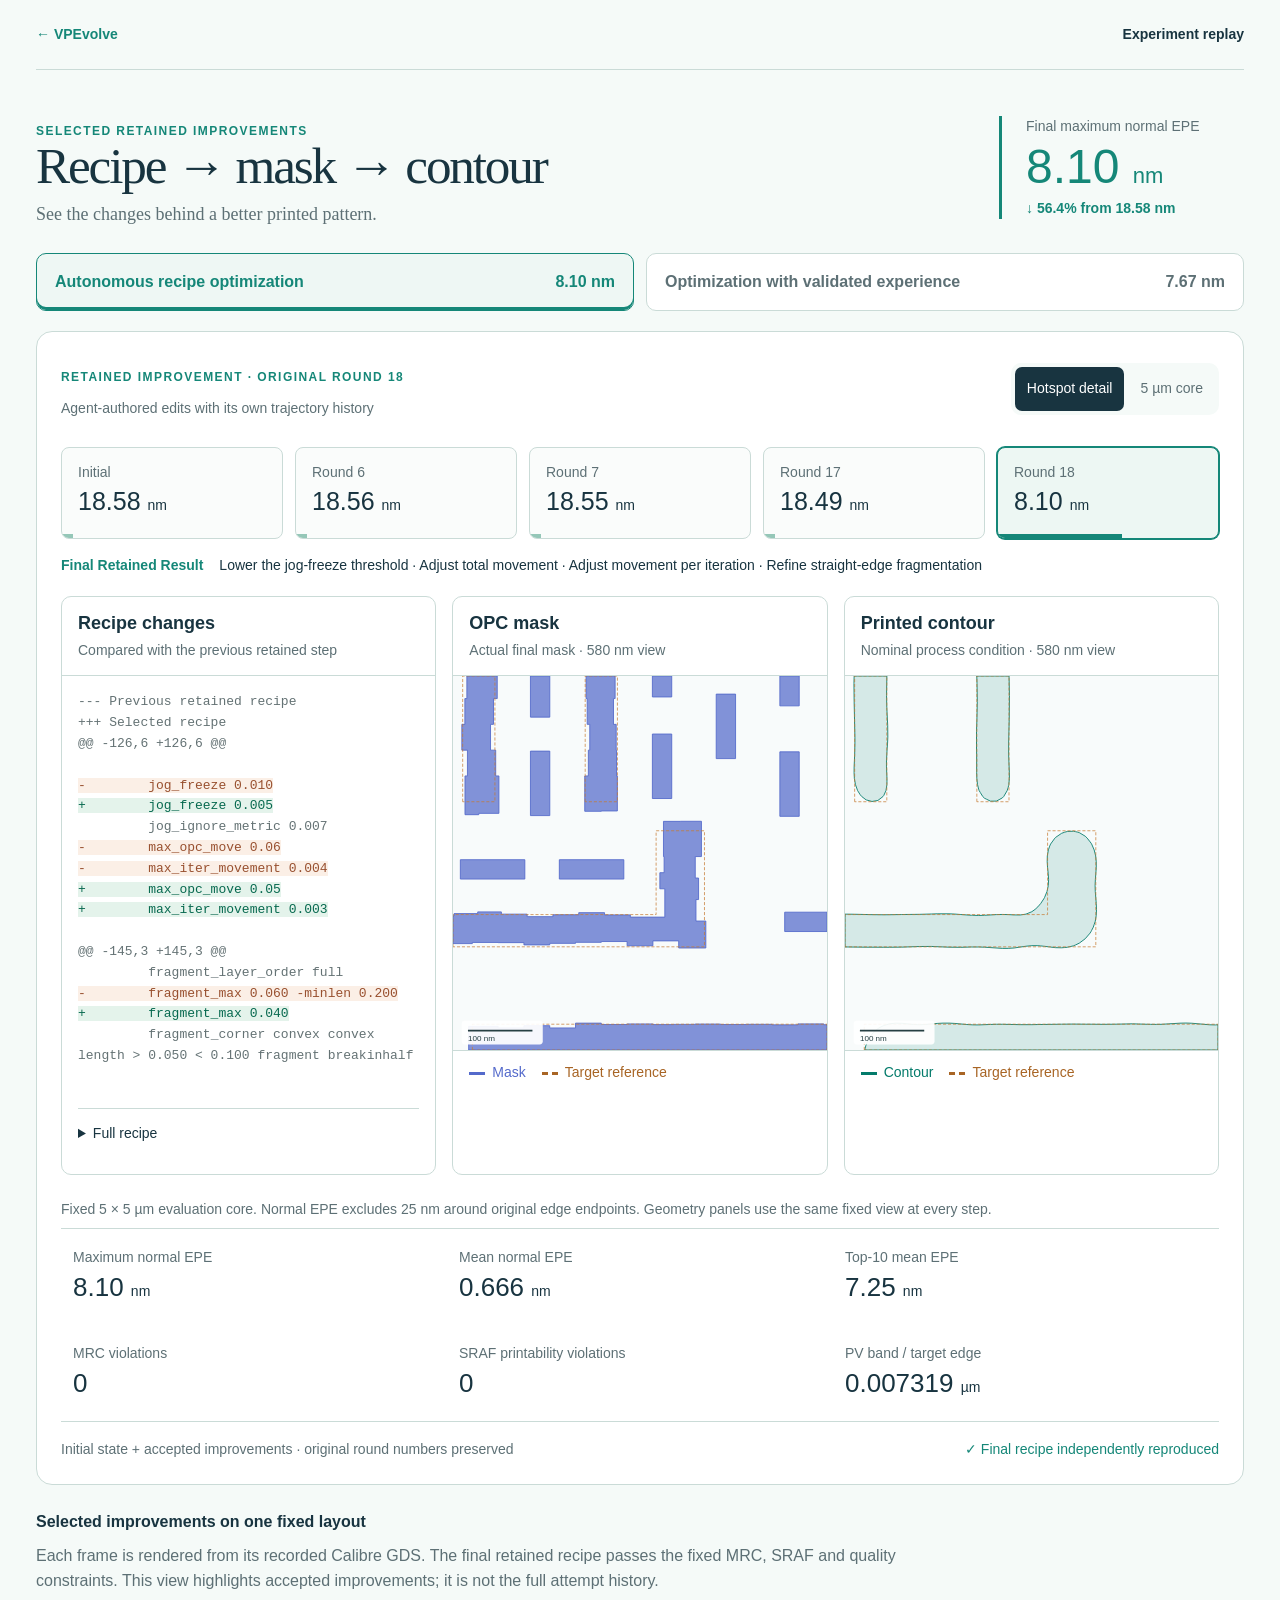
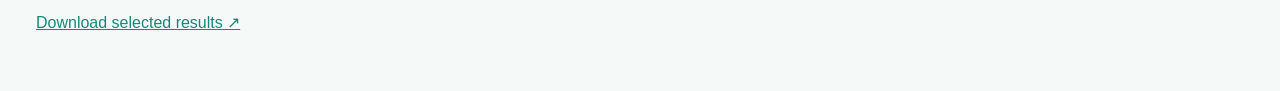
==== evolution/index.html @ 36270c8d "Publish recipe evolution highlights without draft paper" ====
<!doctype html>
<html lang="en"><head><meta charset="utf-8"><meta name="viewport" content="width=device-width,initial-scale=1"><title>Recipe evolution · VPEvolve</title><meta name="description" content="Recorded recipe improvements, actual OPC masks and printed contours."><link rel="icon" href="../favicon.svg"><link rel="stylesheet" href="../styles.css"><link rel="stylesheet" href="replay.css"><script src="replay.js" defer></script></head><body><main class="replay-page"><header class="replay-header"><a href="../">← VPEvolve</a><span>Experiment replay</span></header><div id="replay"></div></main></body></html>
---- styles.css ----
:root{--ink:#183440;--muted:#5d7075;--line:#cadbd7;--paper:#f5faf8;--white:#fff;--blue:#286984;--blue-soft:#e9f3f6;--green:#158778;--green-soft:#e5f5ef}*{box-sizing:border-box}html{scroll-behavior:smooth}body{margin:0;background:var(--paper);color:var(--ink);font-family:Palatino,"Palatino Linotype","Book Antiqua",Georgia,serif;-webkit-font-smoothing:antialiased}a{color:inherit;text-decoration:none}.site-header{position:sticky;top:0;z-index:20;display:grid;grid-template-columns:1fr auto 1fr;align-items:center;height:66px;padding:0 clamp(24px,5vw,80px);border-bottom:1px solid rgba(202,219,215,.8);background:rgba(245,250,248,.94);backdrop-filter:blur(14px)}.wordmark{display:inline-flex;align-items:center;gap:10px;width:max-content;font-size:18px;font-weight:700}.wordmark>span{display:grid;place-items:center;width:34px;height:34px;border-radius:50%;background:var(--green);color:#fff;font:700 11px/1 Arial,sans-serif;letter-spacing:.04em}nav{display:flex;gap:30px;color:var(--muted);font-size:14px;font-weight:600}nav a:hover{color:var(--ink)}.header-link{justify-self:end;color:var(--green);font-size:13px;font-weight:700}.hero{position:relative;min-height:650px;display:grid;place-items:center;overflow:hidden;padding:78px 24px 72px;background:radial-gradient(circle at 15% 30%,rgba(172,224,209,.42),transparent 31%),radial-gradient(circle at 86% 25%,rgba(180,215,233,.43),transparent 29%),linear-gradient(180deg,#f7fbfa,#edf7f4);border-bottom:1px solid var(--line)}.hero-copy{max-width:1040px;text-align:center}.kicker,.index{color:var(--green);font:700 11px/1.2 Arial,sans-serif;letter-spacing:.16em;text-transform:uppercase}.kicker{margin:0 0 20px;letter-spacing:.22em}h1,h2{font-weight:500;letter-spacing:-.042em}h1{margin:0;font-size:clamp(48px,5vw,72px);line-height:1.01}h1 em{color:var(--green);font-weight:500}.deck{max-width:790px;margin:26px auto 0;color:var(--muted);font-size:clamp(17px,1.65vw,22px);line-height:1.5}.anonymous{margin:21px auto 0;color:var(--blue);font:700 11px/1.4 Arial,sans-serif;letter-spacing:.08em;text-transform:uppercase}.actions{display:flex;justify-content:center;flex-wrap:wrap;gap:10px;margin-top:24px}.button{display:inline-flex;align-items:center;gap:8px;min-height:43px;padding:0 17px;border-radius:999px;font-size:14px;font-weight:700}.button.primary{background:var(--ink);color:#fff}.button.primary:hover{background:var(--green)}.button.quiet{border:1px solid #b9d0cb;background:rgba(255,255,255,.72);color:#5d7774}.scroll-link{position:absolute;bottom:20px;color:var(--muted);font:700 10px/1 Arial,sans-serif;letter-spacing:.12em;text-transform:uppercase}.wide{max-width:1280px;margin:0 auto;padding:105px 24px}.visual-section{padding-bottom:28px}.section-label{display:flex;justify-content:space-between;align-items:baseline;gap:24px;margin-bottom:20px}.section-label span{color:var(--green);font:700 11px/1 Arial,sans-serif;letter-spacing:.14em;text-transform:uppercase}.section-label p{margin:0;color:var(--muted);font-size:15px}.paper-visual{display:block;width:100%;border:1px solid var(--line);border-radius:16px;background:#fff;box-shadow:0 22px 60px rgba(24,52,64,.08)}.signal-strip{display:grid;grid-template-columns:repeat(4,1fr);max-width:1280px;margin:0 auto;border:solid var(--line);border-width:1px 0}.signal-strip>div{display:flex;align-items:baseline;gap:12px;padding:25px 22px;border-right:1px solid var(--line)}.signal-strip>div:last-child{border:0}.signal-strip strong{font-size:30px;font-weight:500;white-space:nowrap}.signal-strip span{color:var(--muted);font:600 11px/1.3 Arial,sans-serif;text-transform:uppercase;letter-spacing:.06em}.section-intro{display:grid;grid-template-columns:.65fr 1.45fr 1fr;gap:40px;align-items:start}.section-intro h2{margin:-8px 0 0;font-size:clamp(35px,4vw,54px);line-height:1.08}.section-intro>p:last-child{margin:0;color:var(--muted);line-height:1.7}.principle-grid{display:grid;grid-template-columns:repeat(3,1fr);gap:1px;margin-top:52px;overflow:hidden;border:1px solid var(--line);border-radius:14px;background:var(--line)}.principle-grid article{padding:28px;background:rgba(255,255,255,.9)}.principle-grid article>span{color:var(--green);font:700 10px/1 Arial,sans-serif;letter-spacing:.14em;text-transform:uppercase}.principle-grid h3{margin:14px 0 10px;font-size:23px;line-height:1.18}.principle-grid p{margin:0;color:var(--muted);font:13px/1.58 Arial,sans-serif}.dark{background:#173a3e;color:#edf7f5}.section-intro.light .index{color:#7eb0f3}.section-intro.light>p:last-child{color:#aebfcd}.method-grid{display:grid;grid-template-columns:1.7fr .75fr;gap:30px;margin-top:54px}.method-figure{display:grid;place-items:center;overflow:hidden;border:1px solid #33506e;border-radius:14px;background:#fff}.method-figure img{display:block;width:100%}.method-notes{display:grid;gap:1px;overflow:hidden;border:1px solid #33506e;border-radius:14px;background:#33506e}.method-notes article{padding:22px;background:#1b4146}.method-notes span{color:#7eb0f3;font:700 10px/1 Arial,sans-serif}.method-notes h3{margin:10px 0 8px;font-size:21px;font-weight:500}.method-notes p{margin:0;color:#aebfcd;font:12px/1.55 Arial,sans-serif}.evidence-explorer{margin-top:42px}.tabs{display:flex;gap:6px;padding:5px;width:max-content;max-width:100%;overflow:auto;border:1px solid var(--line);border-radius:9px;background:#eef3f3}.tabs button{padding:10px 14px;border:0;border-radius:6px;background:transparent;color:var(--muted);font:700 12px/1 Arial,sans-serif;cursor:pointer}.tabs button.active{background:#fff;color:var(--ink);box-shadow:0 1px 5px rgba(13,36,66,.09)}.evidence-panel{display:grid;grid-template-columns:.82fr 1.18fr;gap:32px;align-items:center;margin-top:14px;padding:30px 32px;border:1px solid var(--line);border-radius:14px;background:#fff}.evidence-copy>span{color:var(--blue);font:800 10px/1 Arial,sans-serif;letter-spacing:.12em;text-transform:uppercase}.evidence-copy h3{margin:8px 0 10px;font-size:30px;font-weight:500}.evidence-copy p{margin:0;color:var(--muted);font:13px/1.58 Arial,sans-serif}.evidence-copy strong{display:block;margin-top:16px;color:var(--green);font:700 11px/1.4 Arial,sans-serif}.node-flow{display:flex;align-items:center;justify-content:center}.node-flow div{display:flex;flex:0 1 126px;min-width:96px;flex-direction:column;justify-content:flex-start;gap:12px;padding:12px;border:1px solid #bdcbd4;border-radius:9px;background:#f7fafb}.node-flow small{color:#8a9cab;font:800 9px/1 Arial,sans-serif;letter-spacing:.12em}.node-flow b{font-size:16px;font-weight:500;line-height:1.15}.node-flow i{display:grid;place-items:center;padding:0 6px;color:#6f8496;font-style:normal}.physical{background:#edf3f1}.contours{display:grid;grid-template-columns:1fr auto 1fr auto 1fr;gap:15px;align-items:center;margin-top:52px}.contours article{overflow:hidden;border:1px solid #c7d6d3;border-radius:12px;background:#fff}.contours article.selected{outline:2px solid var(--green);outline-offset:3px}.contours article>div{display:flex;justify-content:space-between;padding:13px 15px;border-bottom:1px solid #d7e2df;font-size:11px}.contours article span{color:var(--muted)}.contours article b{color:var(--green)}.contours img{display:block;width:100%;aspect-ratio:1.15/1;object-fit:cover}.contours>i{color:#688174;font-size:24px;font-style:normal}.gain-grid{display:grid;grid-template-columns:repeat(4,1fr);margin-top:28px;overflow:hidden;border:1px solid #c7d6d3;border-radius:11px;background:#fff}.gain-grid>div{display:grid;gap:8px;padding:22px;border-right:1px solid #d7e2df}.gain-grid>div:last-child{border:0}.gain-grid strong{color:var(--green);font-size:30px;font-weight:500}.gain-grid span{color:var(--muted);font:11px/1.45 Arial,sans-serif}.results-grid{display:grid;grid-template-columns:.77fr 1.23fr;gap:20px;margin-top:52px}.result-table,.trajectory{overflow:hidden;border:1px solid var(--line);border-radius:12px;background:#fff}.result-row{display:grid;grid-template-columns:1.25fr repeat(3,.75fr);border-bottom:1px solid var(--line)}.result-row>*{padding:16px 14px;border-right:1px solid var(--line);font:13px/1.2 Arial,sans-serif}.result-row>*:last-child{border:0}.result-row.head{background:var(--blue-soft);color:var(--blue);font-weight:800}.result-row strong{color:var(--green)}.result-table>p{margin:0;padding:17px 18px;color:var(--muted);font:11px/1.5 Arial,sans-serif}.trajectory>div{display:flex;justify-content:space-between;padding:16px 18px;border-bottom:1px solid var(--line);font:11px/1.2 Arial,sans-serif}.trajectory>div span{color:var(--muted)}.trajectory img{display:block;width:100%;min-height:215px;object-fit:contain;padding:12px}.repair{display:grid;grid-template-columns:1fr .7fr .7fr;gap:20px;margin-top:20px;padding:20px;border:1px solid var(--line);border-radius:12px;background:#f0f5f8}.repair-copy{align-self:center;padding:15px 20px}.repair-copy h3{margin:12px 0;font-size:30px;font-weight:500;line-height:1.1}.repair-copy p{margin:0;color:var(--muted);font:13px/1.6 Arial,sans-serif}.repair-copy>div{display:flex;justify-content:space-between;align-items:baseline;margin-top:24px;padding-top:17px;border-top:1px solid #c8d5dc}.repair-copy>div span{color:var(--muted);font:800 10px/1 Arial,sans-serif}.repair-copy>div strong{color:var(--green);font-size:29px;font-weight:500}.repair figure{margin:0;overflow:hidden;border:1px solid #cad6dc;border-radius:9px;background:#fff}.repair figure img{display:block;width:100%;aspect-ratio:1;object-fit:cover}.repair figcaption{padding:11px 13px;color:var(--muted);font:10px/1.2 Arial,sans-serif;text-align:center}.dataset{display:grid;grid-template-columns:.5fr 1.25fr .75fr;gap:42px;align-items:center;max-width:1280px;margin:0 auto;padding:105px 24px}.dataset-number{color:var(--green);font-size:clamp(100px,13vw,180px);line-height:.72;letter-spacing:-.08em}.dataset h2{margin:10px 0 18px;font-size:clamp(34px,3.5vw,50px);line-height:1.05}.dataset p:not(.index){margin:0;color:var(--muted);font:15px/1.65 Arial,sans-serif}.dataset>span{justify-self:end;padding:12px 16px;border:1px solid #afd0c6;border-radius:999px;background:var(--green-soft);color:var(--green);font:700 11px/1 Arial,sans-serif;white-space:nowrap}.closing{display:grid;grid-template-columns:1fr 1fr;gap:clamp(45px,9vw,140px);align-items:center;padding:110px max(24px,calc((100vw - 1232px)/2));background:#e7eff8}.closing h2{margin:15px 0 23px;font-size:clamp(40px,4.2vw,61px);line-height:1.03}.closing p{color:var(--muted);line-height:1.65}.closing aside{padding:28px;border:1px solid #bdcedd;border-radius:12px;background:#fff}.closing aside>span{color:var(--green);font:800 10px/1 Arial,sans-serif;letter-spacing:.12em;text-transform:uppercase}footer{display:grid;grid-template-columns:1fr auto 1fr;align-items:center;max-width:1280px;margin:0 auto;padding:30px 24px;color:var(--muted);font:11px/1.2 Arial,sans-serif}footer p{margin:0}footer>a:last-child{justify-self:end;color:var(--blue);font-weight:700}@media(max-width:940px){.section-intro{grid-template-columns:1fr;gap:16px}.method-grid,.results-grid{grid-template-columns:1fr}.evidence-panel{grid-template-columns:1fr}.signal-strip,.gain-grid{grid-template-columns:1fr 1fr}.repair{grid-template-columns:1fr 1fr}.repair-copy{grid-column:1/-1}.dataset{grid-template-columns:1fr}.dataset>span{justify-self:start}.closing{grid-template-columns:1fr}}@media(max-width:650px){.site-header{grid-template-columns:1fr auto}nav{display:none}.hero{min-height:620px;padding-top:54px}h1{font-size:42px}.wide{padding-top:78px;padding-bottom:84px}.section-label{align-items:flex-start;flex-direction:column}.principle-grid,.signal-strip,.gain-grid{grid-template-columns:1fr}.node-flow{display:grid;gap:6px}.node-flow i{transform:rotate(90deg);padding:4px}.node-flow div{min-height:0}.contours{grid-template-columns:1fr}.contours>i{transform:rotate(90deg);text-align:center}.repair{grid-template-columns:1fr}.repair-copy{grid-column:auto;padding:8px}.result-row>*{padding:12px 7px;font-size:10px}.closing{padding-top:80px;padding-bottom:80px}footer{grid-template-columns:1fr auto}footer p{display:none}}

/* Cinematic real-evidence additions. */
.hero{min-height:720px;grid-template-columns:minmax(0,620px) minmax(420px,570px);justify-content:center;align-items:center;gap:clamp(38px,5vw,82px);padding:84px max(24px,calc((100vw - 1280px)/2)) 82px}.hero-copy{position:relative;z-index:3;max-width:650px;text-align:left}h1{font-size:clamp(46px,4.4vw,66px)}.deck{max-width:650px;margin-left:0}.anonymous{margin-left:0}.actions{justify-content:flex-start}.hero-stack-wrap{position:relative;z-index:2;width:min(100%,570px)}.hero-stack{--stack-rx:0deg;--stack-ry:0deg;position:relative;height:520px;perspective:1300px;transform:rotateX(var(--stack-rx)) rotateY(var(--stack-ry));transform-style:preserve-3d;transition:transform .2s ease-out}.stack-halo{position:absolute;inset:11% 2% 2% 11%;border-radius:50%;background:radial-gradient(circle,rgba(40,105,132,.2),rgba(21,135,120,.08) 48%,transparent 72%);filter:blur(22px)}.stack-card{position:absolute;width:min(72%,390px);margin:0;overflow:hidden;border:1px solid rgba(192,216,221,.9);border-radius:15px;background:#07131c;box-shadow:0 26px 65px rgba(20,52,64,.18);transform-style:preserve-3d}.stack-card img{display:block;width:100%;aspect-ratio:1;object-fit:cover}.stack-card figcaption{display:flex;align-items:center;gap:8px;height:35px;padding:0 12px;border-top:1px solid rgba(255,255,255,.1);background:rgba(7,25,35,.96);color:#dcecea;font:700 10px/1 Arial,sans-serif;letter-spacing:.06em;text-transform:uppercase}.stack-card figcaption span{color:#5ed3be}.stack-target{left:1%;top:22%;transform:translateZ(-80px) rotateZ(-8deg);opacity:.78}.stack-sraf{left:15%;top:13%;transform:translateZ(0) rotateZ(-1deg);opacity:.9}.stack-print{left:28%;top:3%;transform:translateZ(80px) rotateZ(6deg)}.stack-orbit{position:absolute;pointer-events:none;border:1px solid rgba(40,105,132,.25);border-radius:50%}.orbit-one{width:480px;height:250px;right:-18px;bottom:5px;transform:rotate(-11deg)}.orbit-two{width:390px;height:180px;right:20px;bottom:36px;transform:rotate(17deg);border-color:rgba(21,135,120,.25)}.stack-footnote{display:flex;align-items:center;justify-content:center;gap:8px;margin-top:-14px;color:var(--muted);font:700 10px/1 Arial,sans-serif;letter-spacing:.06em;text-transform:uppercase}
.process-section{overflow:hidden;border-top:1px solid #d1dfdc;background:linear-gradient(160deg,#edf4f1 0%,#f8fbfa 65%,#e8f1f6 100%)}.process-section>.wide{position:relative}.process-section>.wide:before{content:"";position:absolute;width:460px;height:460px;right:-210px;top:-160px;border:1px solid rgba(40,105,132,.16);border-radius:50%}.process-section .section-intro{position:relative;z-index:1}.layer-explorer{position:relative;z-index:1;display:grid;grid-template-columns:minmax(0,1.35fr) minmax(330px,.65fr);min-height:600px;margin-top:54px;overflow:hidden;border:1px solid #1b3d49;border-radius:18px;background:#071923;box-shadow:0 30px 90px rgba(16,48,58,.18)}.layer-canvas{position:relative;display:grid;place-items:center;min-height:600px;overflow:hidden;background:#02080c}.layer-canvas:before{content:"";position:absolute;inset:0;z-index:1;pointer-events:none;background:linear-gradient(90deg,rgba(2,8,12,.5),transparent 16%,transparent 84%,rgba(2,8,12,.45)),linear-gradient(0deg,rgba(2,8,12,.55),transparent 24%)}.layer-canvas>img{width:100%;height:100%;max-height:690px;object-fit:cover;transition:transform .5s cubic-bezier(.2,.8,.2,1)}.layer-canvas:hover>img{transform:scale(1.025)}.canvas-meta{position:absolute;z-index:3;top:18px;left:18px;right:18px;display:flex;justify-content:space-between;color:rgba(228,242,239,.72);font:700 9px/1 Arial,sans-serif;letter-spacing:.1em;text-transform:uppercase}.canvas-caption{position:absolute;z-index:3;left:22px;bottom:20px;display:flex;align-items:center;gap:12px;color:#fff}.canvas-caption>span{width:4px;height:44px;border-radius:99px;background:#8192aa;box-shadow:0 0 18px currentColor}.canvas-caption div{display:grid;gap:4px}.canvas-caption small{color:#9eb7bd;font:700 9px/1 Arial,sans-serif;letter-spacing:.12em}.canvas-caption strong{font:500 24px/1.05 Georgia,serif}.canvas-corners i{position:absolute;z-index:3;width:23px;height:23px;border-color:rgba(231,244,241,.52)}.canvas-corners i:nth-child(1){top:43px;left:18px;border-top:1px solid;border-left:1px solid}.canvas-corners i:nth-child(2){top:43px;right:18px;border-top:1px solid;border-right:1px solid}.canvas-corners i:nth-child(3){right:18px;bottom:18px;border-right:1px solid;border-bottom:1px solid}.canvas-corners i:nth-child(4){left:18px;bottom:18px;border-left:1px solid;border-bottom:1px solid}.layer-console{display:flex;flex-direction:column;padding:33px;border-left:1px solid #244852;background:linear-gradient(180deg,#102b35,#0a2028);color:#eaf4f2}.console-heading{color:#71d4c2;font:700 10px/1 Arial,sans-serif;letter-spacing:.11em;text-transform:uppercase}.layer-console>p{min-height:82px;margin:32px 0 26px;color:#a9bdc0;font-size:15px;line-height:1.65}.layer-buttons{display:grid;gap:7px}.layer-buttons button{display:grid;grid-template-columns:5px 25px 1fr;align-items:center;gap:11px;width:100%;min-height:52px;padding:7px 14px 7px 9px;border:1px solid #294a54;border-radius:8px;background:rgba(255,255,255,.025);color:#93aab0;text-align:left;cursor:pointer;transition:border-color .15s ease,background .15s ease,transform .15s ease}.layer-buttons button>span{width:3px;height:25px;border-radius:99px;background:var(--layer);opacity:.55}.layer-buttons button small{color:#67828a;font:700 9px/1 Arial,sans-serif}.layer-buttons button b{font:500 16px/1 Georgia,serif}.layer-buttons button:hover{transform:translateX(3px);border-color:#4f7780}.layer-buttons button.active{border-color:#55ae9f;background:rgba(79,185,164,.1);color:#fff}.layer-buttons button.active>span{opacity:1;box-shadow:0 0 12px var(--layer)}.console-note{display:grid;gap:6px;margin-top:auto;padding-top:26px;border-top:1px solid #294a54}.console-note b{color:#e7f2f0;font-size:12px}.console-note span{color:#819ba1;font:11px/1.5 Arial,sans-serif}
@media(max-width:940px){.hero{grid-template-columns:1fr;min-height:auto;padding-top:92px}.hero-copy{max-width:760px;text-align:center}.deck,.anonymous{margin-left:auto;margin-right:auto}.actions{justify-content:center}.hero-stack-wrap{margin:8px auto 28px}.layer-explorer{grid-template-columns:1fr}.layer-console{border-top:1px solid #244852;border-left:0}}
@media(max-width:650px){.hero{min-height:auto;padding-top:54px}.hero-stack{height:390px}.stack-card{width:70%;border-radius:11px}.stack-card figcaption{height:29px;font-size:8px}.orbit-one,.orbit-two{display:none}.stack-footnote{margin-top:-3px;font-size:8px}.layer-explorer{min-height:0;border-radius:12px}.layer-canvas{min-height:420px}.layer-console{padding:26px 18px}.layer-console>p{min-height:0;margin:24px 0}}
---- evolution/replay.css ----
.replay-page { max-width: 1600px; margin: auto; padding: 0 36px 56px; }
.replay-header { display:flex; justify-content:space-between; padding:24px 0; border-bottom:1px solid var(--line); font:600 14px/1.5 Arial,sans-serif; }
.replay-header a { color:var(--green); }
.replay-intro { display:flex; justify-content:space-between; align-items:center; gap:24px; padding:40px 0 28px; }
.replay-intro h1 { font-size:clamp(32px,4vw,54px); }
.replay-intro p { margin:12px 0 0; font-size:18px; color:var(--muted); }
.replay-kicker { text-transform:uppercase; font:600 12px/1.5 Arial,sans-serif !important; letter-spacing:.12em; color:var(--green) !important; }
.replay-scope { display:grid; gap:6px; text-align:right; font:14px/1.5 Arial,sans-serif; color:var(--muted); }
.replay-scope b { color:var(--ink); }
.replay-workspace { background:white; border:1px solid var(--line); border-radius:16px; padding:24px; }
.replay-controls { display:flex; align-items:center; justify-content:space-between; gap:20px; }
.replay-round { margin:2px 0; font:18px/1.2 Arial,sans-serif; color:var(--muted); }
.replay-round strong { font-size:40px; font-weight:500; color:var(--ink); }
.replay-round span { margin-left:8px; }
.replay-switch { display:flex; gap:4px; padding:4px; border-radius:10px; background:var(--paper); }
.replay-switch button { border:0; background:transparent; cursor:pointer; padding:12px; border-radius:7px; font:14px/1.4 Arial,sans-serif; color:var(--muted); }
.replay-switch button[aria-pressed=true] { background:var(--ink); color:white; }
.replay-slider-wrap { padding:30px 8px 14px; }
.replay-slider-wrap [data-slot=slider-track] { height:6px; background:var(--line); }
.replay-slider-wrap [data-slot=slider-range] { background:var(--green); }
.replay-slider-wrap [data-slot=slider-thumb] { width:20px; height:20px; border:3px solid var(--green); box-shadow:0 0 0 4px white; }
.replay-ticks { display:flex; justify-content:space-between; gap:12px; margin-top:14px; }
.replay-ticks button { padding:8px 0; border:0; background:none; color:var(--muted); font:14px/1.4 Arial,sans-serif; cursor:pointer; }
.replay-ticks button[aria-current=step] { color:var(--green); font-weight:bold; }
.replay-event { display:flex; align-items:baseline; flex-wrap:wrap; gap:8px 16px; padding:16px 0 20px; font:14px/1.5 Arial,sans-serif; }
.replay-event b { text-transform:capitalize; color:var(--green); }
.replay-nochange { color:var(--muted); }
.replay-panels { display:grid; grid-template-columns:1fr 1fr 1fr; gap:16px; }
.replay-panel { min-width:0; border:1px solid var(--line); border-radius:10px; overflow:hidden; }
.replay-panel-heading { padding:14px 16px; border-bottom:1px solid var(--line); }
.replay-panel-heading h2 { font:600 18px/1.4 Arial,sans-serif; margin:0; letter-spacing:0; }
.replay-panel-heading span { display:block; font:12px/1.5 Arial,sans-serif; margin-top:4px; color:var(--muted); }
.replay-geometry { aspect-ratio:1; background:#f8fbfb; display:grid; place-items:center; }
.replay-geometry img { display:block; width:100%; height:100%; object-fit:contain; }
.replay-unavailable { padding:28px; text-align:center; font:16px/1.6 Arial,sans-serif; color:var(--muted); }
.replay-code { padding:16px; }
.replay-code p { font:14px/1.4 Arial,sans-serif; margin:0 0 16px; color:var(--muted); }
.replay-code pre { white-space:pre-wrap; overflow-wrap:anywhere; font:14px/1.7 monospace; margin:0; max-height:280px; overflow:auto; }
.replay-code details { border-top:1px solid var(--line); margin-top:20px; padding-top:14px; }
.replay-code summary { font:14px/1.5 Arial,sans-serif; cursor:pointer; margin-bottom:14px; }
.replay-metric-scope { margin:24px 0 8px; font:14px/1.5 Arial,sans-serif; color:var(--muted); }
.replay-metrics { display:grid; grid-template-columns:repeat(3,1fr); border-block:1px solid var(--line); }
.replay-metrics>div { padding:18px 12px; }
.replay-metrics span { display:block; color:var(--muted); font:14px/1.5 Arial,sans-serif; }
.replay-metrics strong { display:block; font:500 26px/1.5 Arial,sans-serif; }
.replay-metrics small { font-size:14px; }
.replay-foot { display:flex; justify-content:space-between; gap:12px; margin-top:16px; color:var(--muted); font:12px/1.6 Arial,sans-serif; }
.replay-evidence { max-width:920px; margin-top:24px; font:16px/1.6 Arial,sans-serif; color:var(--muted); }
.replay-evidence b { color:var(--ink); }
.replay-evidence p { margin:8px 0; }
.replay-evidence a { display:inline-block; margin-top:8px; color:var(--green); text-decoration:underline; }
.replay-page button:focus-visible,.replay-page a:focus-visible,.replay-page summary:focus-visible { outline:3px solid var(--blue); outline-offset:3px; }
.replay-loading { padding:48px 0; }
@media(max-width:1000px) { .replay-panels { grid-template-columns:1fr 1fr; } .replay-recipe { grid-column:1/-1; } .replay-code pre { max-height:160px; } }
@media(max-width:640px) { .replay-page { padding-inline:16px; } .replay-intro,.replay-controls { align-items:flex-start; flex-direction:column; } .replay-intro { padding-block:24px; } .replay-scope { text-align:left; } .replay-workspace { padding:16px; } .replay-panels { grid-template-columns:1fr; } .replay-metrics { grid-template-columns:1fr 1fr; } .replay-foot { flex-direction:column; } .replay-ticks { flex-wrap:wrap; } }
.result-highlight { border-left:3px solid var(--green); padding-left:24px; min-width:245px; }
.result-highlight>span { display:block; color:var(--muted); font:14px/1.5 Arial,sans-serif; }
.result-highlight strong { display:block; font:500 48px/1.25 Arial,sans-serif; color:var(--green); }
.result-highlight small { font-size:22px; }
.result-highlight b { font:600 14px/1.6 Arial,sans-serif; color:var(--green); }
.case-tabs { display:flex; gap:12px; margin-bottom:20px; }
.case-tabs button { cursor:pointer; flex:1; text-align:left; border:1px solid var(--line); border-radius:10px; background:white; padding:16px 18px; font:600 16px/1.5 Arial,sans-serif; color:var(--muted); }
.case-tabs button span { float:right; padding-left:12px; }
.case-tabs button[aria-pressed=true] { border-color:var(--green); color:var(--green); background:#eef7f4; box-shadow:inset 0 -3px var(--green); }
.stage-subtitle { margin:4px 0; font:14px/1.5 Arial,sans-serif; color:var(--muted); }
.milestones { display:flex; gap:12px; margin-top:24px; }
.milestones button { flex:1; position:relative; overflow:hidden; border:1px solid var(--line); border-radius:8px; text-align:left; padding:14px 16px 18px; cursor:pointer; background:#fafcfb; }
.milestones span { font:14px/1.5 Arial,sans-serif; color:var(--muted); display:block; }
.milestones strong { font:500 25px/1.5 Arial,sans-serif; color:var(--ink); }.milestones small {font-size:14px;}
.milestones i { position:absolute; height:4px; bottom:0; left:0; background:#95c7b8; }
.milestones button[aria-current=step] { border-color:var(--green); background:#edf7f3; box-shadow:0 0 0 1px var(--green); }
.milestones button[aria-current=step] i { background:var(--green); }
.diff-add { color:#07694f; background:#e4f3eb; }.diff-remove { color:#98502f; background:#fbefe6; }.diff-context {color:#647274;}
.replay-code pre {max-height:400px; font-size:13px; line-height:1.6;}.replay-code a {color:var(--green);font-size:14px;}
.geometry-legend {display:flex;gap:16px;padding:12px 16px;border-top:1px solid var(--line);font:14px/1.4 Arial,sans-serif;}
.geometry-legend span:before {content:'';display:inline-block;width:16px;margin-right:7px;border-top:3px solid;vertical-align:middle;}.legend-mask{color:#546acb}.legend-contour{color:#047b6b}.legend-target{color:#a86525}.legend-target:before{border-top-style:dashed!important}
.repeat-badge {color:var(--green);font-size:14px}.replay-foot{font-size:14px}.replay-panel-heading span{font-size:14px}
@media(max-width:640px){.case-tabs{flex-direction:column}.milestones{flex-wrap:wrap;gap:8px}.milestones button{min-width:100px}.result-highlight{min-width:0}.replay-code pre{max-height:240px}}
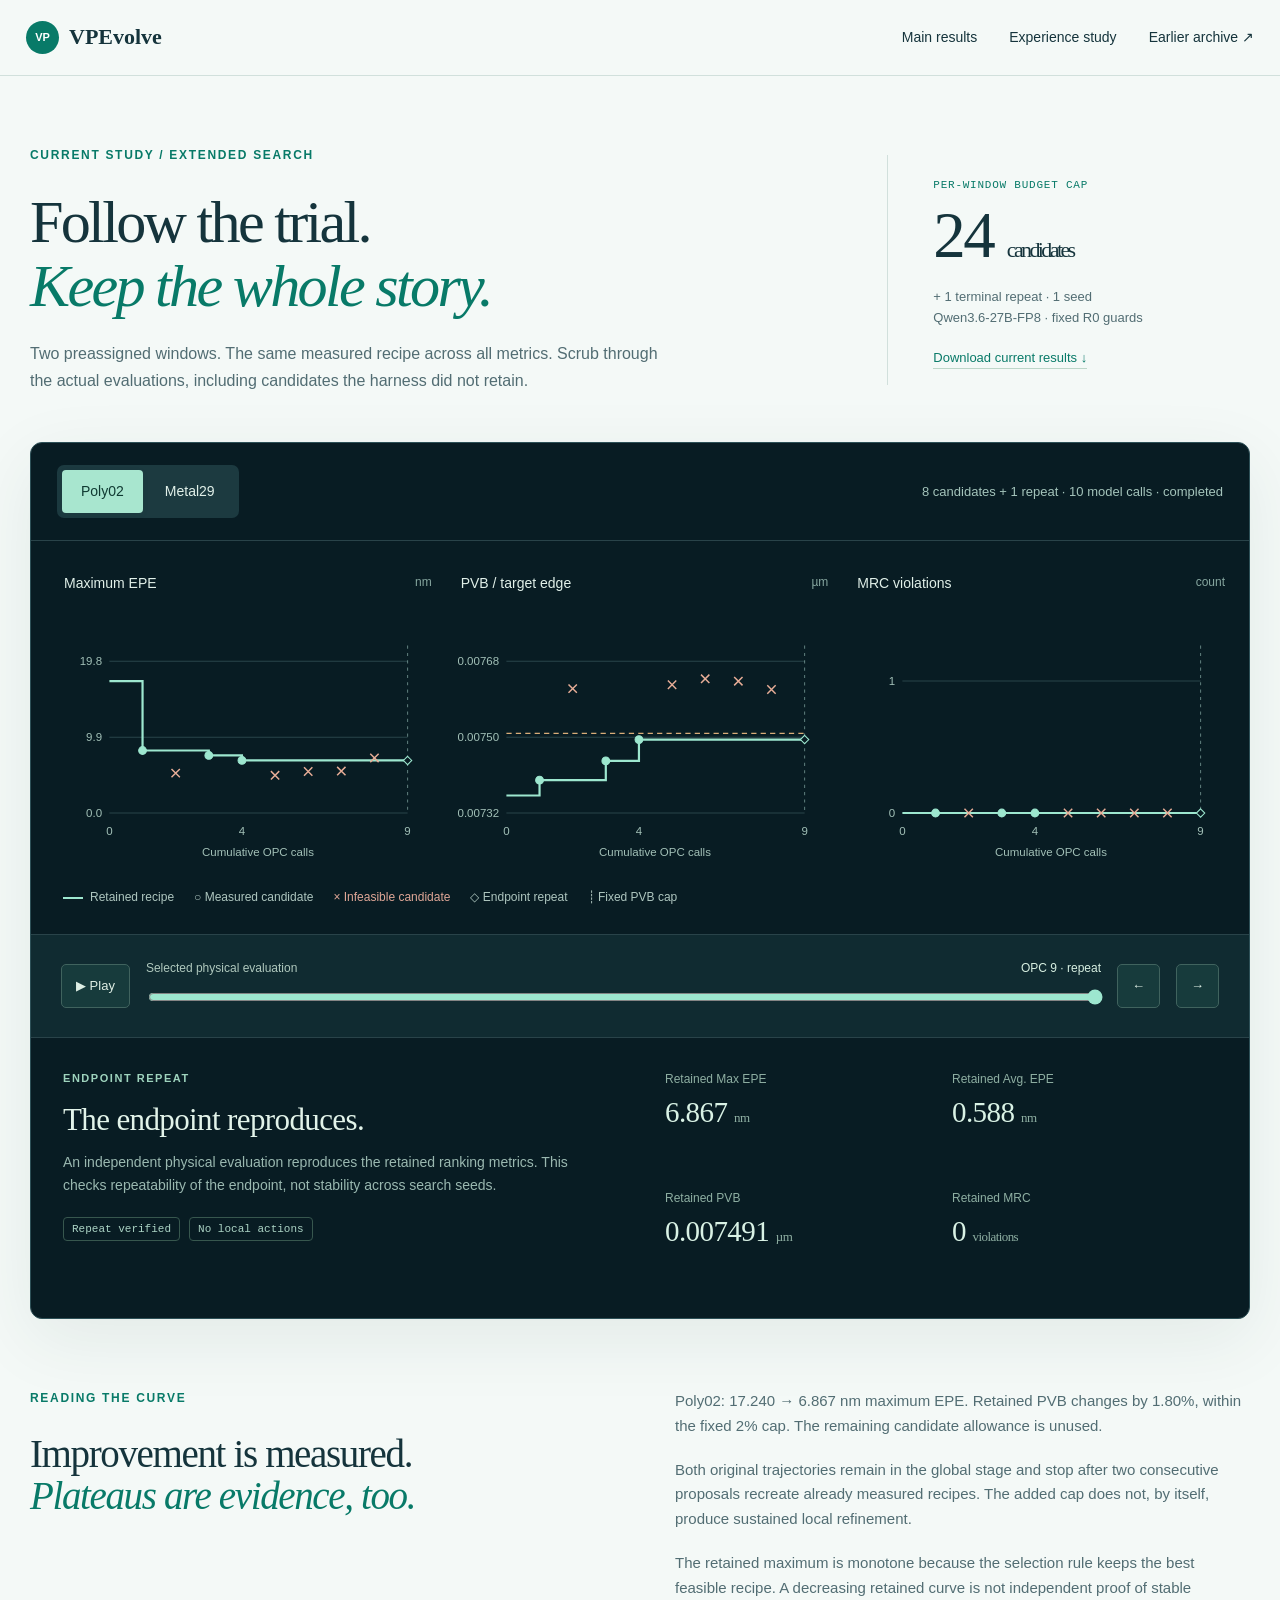
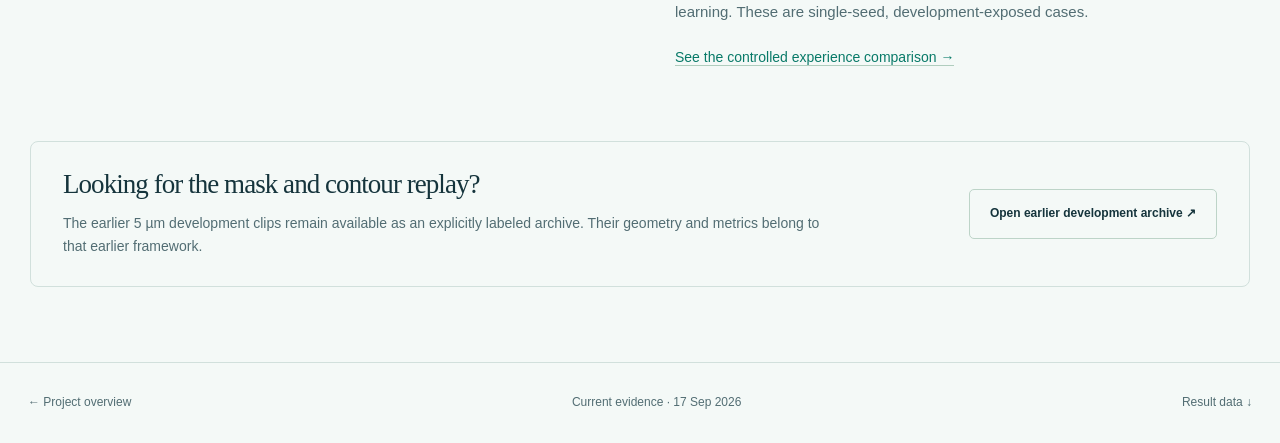
==== commit 5d000b86: "Align project site with current paper and redesign evidence explorers" ====
--- a/evolution/index.html
+++ b/evolution/index.html
@@ -1,2 +1,7 @@
-<!doctype html>
-<html lang="en"><head><meta charset="utf-8"><meta name="viewport" content="width=device-width,initial-scale=1"><title>Recipe evolution · VPEvolve</title><meta name="description" content="Recorded recipe improvements, actual OPC masks and printed contours."><link rel="icon" href="../favicon.svg"><link rel="stylesheet" href="../styles.css"><link rel="stylesheet" href="replay.css"><script src="replay.js" defer></script></head><body><main class="replay-page"><header class="replay-header"><a href="../">← VPEvolve</a><span>Experiment replay</span></header><div id="replay"></div></main></body></html>
+<!doctype html><html lang="en"><head><meta charset="utf-8"><meta name="viewport" content="width=device-width,initial-scale=1"><title>Measured recipe trajectories · VPEvolve</title><meta name="description" content="Explore current Poly and Metal recipe trajectories: every measured candidate, retained recipe, quality constraint and early stop."><meta name="theme-color" content="#081c23"><link rel="icon" href="../favicon.svg"><link rel="stylesheet" href="../styles.css?v=20260917"><link rel="stylesheet" href="current.css?v=20260917"><script src="current.js?v=20260917" defer></script></head><body>
+<header class="site-header"><a class="wordmark" href="../"><span>VP</span>VPEvolve</a><nav aria-label="Replay navigation"><a href="../#results">Main results</a><a href="../#evidence">Experience study</a><a href="archive.html">Earlier archive ↗</a></nav></header>
+<main class="trajectory-page"><section class="replay-hero"><div><p class="eyebrow">CURRENT STUDY / EXTENDED SEARCH</p><h1>Follow the trial.<br><em>Keep the whole story.</em></h1><p>Two preassigned windows. The same measured recipe across all metrics. Scrub through the actual evaluations, including candidates the harness did not retain.</p></div><div class="replay-protocol"><span>PER-WINDOW BUDGET CAP</span><strong>24 <small>candidates</small></strong><p>+ 1 terminal repeat · 1 seed<br>Qwen3.6-27B-FP8 · fixed R0 guards</p><a href="../assets/current/results.json" download>Download current results ↓</a></div></section>
+<section class="trace-workspace" aria-label="Interactive measured trajectory"><div class="trace-toolbar"><div class="segmented" aria-label="Choose trajectory"><button class="active" data-case="poly" aria-pressed="true">Poly02</button><button data-case="metal1" aria-pressed="false">Metal29</button></div><p id="trace-summary" role="status">Loading measured trajectories…</p></div><div class="trace-graphs" id="trace-graphs"></div><div class="trace-legend"><span><i class="line-key"></i> Retained recipe</span><span>○ Measured candidate</span><span class="rejected-key">× Infeasible candidate</span><span>◇ Endpoint repeat</span><span>┊ Fixed PVB cap</span></div><div class="scrubber"><button id="play" type="button" aria-label="Play measured trials">▶ Play</button><div><label for="trial">Selected physical evaluation <b id="trial-label">R0</b></label><input id="trial" type="range" min="0" max="0" value="0" step="1" disabled></div><button id="previous" aria-label="Previous evaluation">←</button><button id="next" aria-label="Next evaluation">→</button></div><div class="trial-detail" aria-live="polite"><div><p class="eyebrow" id="event-type">INITIAL RECIPE</p><h2 id="event-title">Before the first trial.</h2><p id="event-body">Waiting for the recorded measurements.</p><div class="event-tags" id="event-tags"></div></div><dl class="selected-metrics" id="selected-metrics"></dl></div></section>
+<section class="trace-reading"><div><p class="eyebrow">READING THE CURVE</p><h2>Improvement is measured.<br><em>Plateaus are evidence, too.</em></h2></div><div><p id="stop-explanation"></p><p>Both original trajectories remain in the global stage and stop after two consecutive proposals recreate already measured recipes. The added cap does not, by itself, produce sustained local refinement.</p><p>The retained maximum is monotone because the selection rule keeps the best feasible recipe. A decreasing retained curve is not independent proof of stable learning. These are single-seed, development-exposed cases.</p><a href="../#evidence">See the controlled experience comparison →</a></div></section>
+<section class="replay-archive"><div><h3>Looking for the mask and contour replay?</h3><p>The earlier 5 µm development clips remain available as an explicitly labeled archive. Their geometry and metrics belong to that earlier framework.</p></div><a class="button" href="archive.html">Open earlier development archive ↗</a></section>
+</main><footer><a href="../">← Project overview</a><p>Current evidence · 17 Sep 2026</p><a href="../assets/current/results.json" download>Result data ↓</a></footer></body></html>
--- a/styles.css
+++ b/styles.css
@@ -1,7 +1,8 @@
-:root{--ink:#183440;--muted:#5d7075;--line:#cadbd7;--paper:#f5faf8;--white:#fff;--blue:#286984;--blue-soft:#e9f3f6;--green:#158778;--green-soft:#e5f5ef}*{box-sizing:border-box}html{scroll-behavior:smooth}body{margin:0;background:var(--paper);color:var(--ink);font-family:Palatino,"Palatino Linotype","Book Antiqua",Georgia,serif;-webkit-font-smoothing:antialiased}a{color:inherit;text-decoration:none}.site-header{position:sticky;top:0;z-index:20;display:grid;grid-template-columns:1fr auto 1fr;align-items:center;height:66px;padding:0 clamp(24px,5vw,80px);border-bottom:1px solid rgba(202,219,215,.8);background:rgba(245,250,248,.94);backdrop-filter:blur(14px)}.wordmark{display:inline-flex;align-items:center;gap:10px;width:max-content;font-size:18px;font-weight:700}.wordmark>span{display:grid;place-items:center;width:34px;height:34px;border-radius:50%;background:var(--green);color:#fff;font:700 11px/1 Arial,sans-serif;letter-spacing:.04em}nav{display:flex;gap:30px;color:var(--muted);font-size:14px;font-weight:600}nav a:hover{color:var(--ink)}.header-link{justify-self:end;color:var(--green);font-size:13px;font-weight:700}.hero{position:relative;min-height:650px;display:grid;place-items:center;overflow:hidden;padding:78px 24px 72px;background:radial-gradient(circle at 15% 30%,rgba(172,224,209,.42),transparent 31%),radial-gradient(circle at 86% 25%,rgba(180,215,233,.43),transparent 29%),linear-gradient(180deg,#f7fbfa,#edf7f4);border-bottom:1px solid var(--line)}.hero-copy{max-width:1040px;text-align:center}.kicker,.index{color:var(--green);font:700 11px/1.2 Arial,sans-serif;letter-spacing:.16em;text-transform:uppercase}.kicker{margin:0 0 20px;letter-spacing:.22em}h1,h2{font-weight:500;letter-spacing:-.042em}h1{margin:0;font-size:clamp(48px,5vw,72px);line-height:1.01}h1 em{color:var(--green);font-weight:500}.deck{max-width:790px;margin:26px auto 0;color:var(--muted);font-size:clamp(17px,1.65vw,22px);line-height:1.5}.anonymous{margin:21px auto 0;color:var(--blue);font:700 11px/1.4 Arial,sans-serif;letter-spacing:.08em;text-transform:uppercase}.actions{display:flex;justify-content:center;flex-wrap:wrap;gap:10px;margin-top:24px}.button{display:inline-flex;align-items:center;gap:8px;min-height:43px;padding:0 17px;border-radius:999px;font-size:14px;font-weight:700}.button.primary{background:var(--ink);color:#fff}.button.primary:hover{background:var(--green)}.button.quiet{border:1px solid #b9d0cb;background:rgba(255,255,255,.72);color:#5d7774}.scroll-link{position:absolute;bottom:20px;color:var(--muted);font:700 10px/1 Arial,sans-serif;letter-spacing:.12em;text-transform:uppercase}.wide{max-width:1280px;margin:0 auto;padding:105px 24px}.visual-section{padding-bottom:28px}.section-label{display:flex;justify-content:space-between;align-items:baseline;gap:24px;margin-bottom:20px}.section-label span{color:var(--green);font:700 11px/1 Arial,sans-serif;letter-spacing:.14em;text-transform:uppercase}.section-label p{margin:0;color:var(--muted);font-size:15px}.paper-visual{display:block;width:100%;border:1px solid var(--line);border-radius:16px;background:#fff;box-shadow:0 22px 60px rgba(24,52,64,.08)}.signal-strip{display:grid;grid-template-columns:repeat(4,1fr);max-width:1280px;margin:0 auto;border:solid var(--line);border-width:1px 0}.signal-strip>div{display:flex;align-items:baseline;gap:12px;padding:25px 22px;border-right:1px solid var(--line)}.signal-strip>div:last-child{border:0}.signal-strip strong{font-size:30px;font-weight:500;white-space:nowrap}.signal-strip span{color:var(--muted);font:600 11px/1.3 Arial,sans-serif;text-transform:uppercase;letter-spacing:.06em}.section-intro{display:grid;grid-template-columns:.65fr 1.45fr 1fr;gap:40px;align-items:start}.section-intro h2{margin:-8px 0 0;font-size:clamp(35px,4vw,54px);line-height:1.08}.section-intro>p:last-child{margin:0;color:var(--muted);line-height:1.7}.principle-grid{display:grid;grid-template-columns:repeat(3,1fr);gap:1px;margin-top:52px;overflow:hidden;border:1px solid var(--line);border-radius:14px;background:var(--line)}.principle-grid article{padding:28px;background:rgba(255,255,255,.9)}.principle-grid article>span{color:var(--green);font:700 10px/1 Arial,sans-serif;letter-spacing:.14em;text-transform:uppercase}.principle-grid h3{margin:14px 0 10px;font-size:23px;line-height:1.18}.principle-grid p{margin:0;color:var(--muted);font:13px/1.58 Arial,sans-serif}.dark{background:#173a3e;color:#edf7f5}.section-intro.light .index{color:#7eb0f3}.section-intro.light>p:last-child{color:#aebfcd}.method-grid{display:grid;grid-template-columns:1.7fr .75fr;gap:30px;margin-top:54px}.method-figure{display:grid;place-items:center;overflow:hidden;border:1px solid #33506e;border-radius:14px;background:#fff}.method-figure img{display:block;width:100%}.method-notes{display:grid;gap:1px;overflow:hidden;border:1px solid #33506e;border-radius:14px;background:#33506e}.method-notes article{padding:22px;background:#1b4146}.method-notes span{color:#7eb0f3;font:700 10px/1 Arial,sans-serif}.method-notes h3{margin:10px 0 8px;font-size:21px;font-weight:500}.method-notes p{margin:0;color:#aebfcd;font:12px/1.55 Arial,sans-serif}.evidence-explorer{margin-top:42px}.tabs{display:flex;gap:6px;padding:5px;width:max-content;max-width:100%;overflow:auto;border:1px solid var(--line);border-radius:9px;background:#eef3f3}.tabs button{padding:10px 14px;border:0;border-radius:6px;background:transparent;color:var(--muted);font:700 12px/1 Arial,sans-serif;cursor:pointer}.tabs button.active{background:#fff;color:var(--ink);box-shadow:0 1px 5px rgba(13,36,66,.09)}.evidence-panel{display:grid;grid-template-columns:.82fr 1.18fr;gap:32px;align-items:center;margin-top:14px;padding:30px 32px;border:1px solid var(--line);border-radius:14px;background:#fff}.evidence-copy>span{color:var(--blue);font:800 10px/1 Arial,sans-serif;letter-spacing:.12em;text-transform:uppercase}.evidence-copy h3{margin:8px 0 10px;font-size:30px;font-weight:500}.evidence-copy p{margin:0;color:var(--muted);font:13px/1.58 Arial,sans-serif}.evidence-copy strong{display:block;margin-top:16px;color:var(--green);font:700 11px/1.4 Arial,sans-serif}.node-flow{display:flex;align-items:center;justify-content:center}.node-flow div{display:flex;flex:0 1 126px;min-width:96px;flex-direction:column;justify-content:flex-start;gap:12px;padding:12px;border:1px solid #bdcbd4;border-radius:9px;background:#f7fafb}.node-flow small{color:#8a9cab;font:800 9px/1 Arial,sans-serif;letter-spacing:.12em}.node-flow b{font-size:16px;font-weight:500;line-height:1.15}.node-flow i{display:grid;place-items:center;padding:0 6px;color:#6f8496;font-style:normal}.physical{background:#edf3f1}.contours{display:grid;grid-template-columns:1fr auto 1fr auto 1fr;gap:15px;align-items:center;margin-top:52px}.contours article{overflow:hidden;border:1px solid #c7d6d3;border-radius:12px;background:#fff}.contours article.selected{outline:2px solid var(--green);outline-offset:3px}.contours article>div{display:flex;justify-content:space-between;padding:13px 15px;border-bottom:1px solid #d7e2df;font-size:11px}.contours article span{color:var(--muted)}.contours article b{color:var(--green)}.contours img{display:block;width:100%;aspect-ratio:1.15/1;object-fit:cover}.contours>i{color:#688174;font-size:24px;font-style:normal}.gain-grid{display:grid;grid-template-columns:repeat(4,1fr);margin-top:28px;overflow:hidden;border:1px solid #c7d6d3;border-radius:11px;background:#fff}.gain-grid>div{display:grid;gap:8px;padding:22px;border-right:1px solid #d7e2df}.gain-grid>div:last-child{border:0}.gain-grid strong{color:var(--green);font-size:30px;font-weight:500}.gain-grid span{color:var(--muted);font:11px/1.45 Arial,sans-serif}.results-grid{display:grid;grid-template-columns:.77fr 1.23fr;gap:20px;margin-top:52px}.result-table,.trajectory{overflow:hidden;border:1px solid var(--line);border-radius:12px;background:#fff}.result-row{display:grid;grid-template-columns:1.25fr repeat(3,.75fr);border-bottom:1px solid var(--line)}.result-row>*{padding:16px 14px;border-right:1px solid var(--line);font:13px/1.2 Arial,sans-serif}.result-row>*:last-child{border:0}.result-row.head{background:var(--blue-soft);color:var(--blue);font-weight:800}.result-row strong{color:var(--green)}.result-table>p{margin:0;padding:17px 18px;color:var(--muted);font:11px/1.5 Arial,sans-serif}.trajectory>div{display:flex;justify-content:space-between;padding:16px 18px;border-bottom:1px solid var(--line);font:11px/1.2 Arial,sans-serif}.trajectory>div span{color:var(--muted)}.trajectory img{display:block;width:100%;min-height:215px;object-fit:contain;padding:12px}.repair{display:grid;grid-template-columns:1fr .7fr .7fr;gap:20px;margin-top:20px;padding:20px;border:1px solid var(--line);border-radius:12px;background:#f0f5f8}.repair-copy{align-self:center;padding:15px 20px}.repair-copy h3{margin:12px 0;font-size:30px;font-weight:500;line-height:1.1}.repair-copy p{margin:0;color:var(--muted);font:13px/1.6 Arial,sans-serif}.repair-copy>div{display:flex;justify-content:space-between;align-items:baseline;margin-top:24px;padding-top:17px;border-top:1px solid #c8d5dc}.repair-copy>div span{color:var(--muted);font:800 10px/1 Arial,sans-serif}.repair-copy>div strong{color:var(--green);font-size:29px;font-weight:500}.repair figure{margin:0;overflow:hidden;border:1px solid #cad6dc;border-radius:9px;background:#fff}.repair figure img{display:block;width:100%;aspect-ratio:1;object-fit:cover}.repair figcaption{padding:11px 13px;color:var(--muted);font:10px/1.2 Arial,sans-serif;text-align:center}.dataset{display:grid;grid-template-columns:.5fr 1.25fr .75fr;gap:42px;align-items:center;max-width:1280px;margin:0 auto;padding:105px 24px}.dataset-number{color:var(--green);font-size:clamp(100px,13vw,180px);line-height:.72;letter-spacing:-.08em}.dataset h2{margin:10px 0 18px;font-size:clamp(34px,3.5vw,50px);line-height:1.05}.dataset p:not(.index){margin:0;color:var(--muted);font:15px/1.65 Arial,sans-serif}.dataset>span{justify-self:end;padding:12px 16px;border:1px solid #afd0c6;border-radius:999px;background:var(--green-soft);color:var(--green);font:700 11px/1 Arial,sans-serif;white-space:nowrap}.closing{display:grid;grid-template-columns:1fr 1fr;gap:clamp(45px,9vw,140px);align-items:center;padding:110px max(24px,calc((100vw - 1232px)/2));background:#e7eff8}.closing h2{margin:15px 0 23px;font-size:clamp(40px,4.2vw,61px);line-height:1.03}.closing p{color:var(--muted);line-height:1.65}.closing aside{padding:28px;border:1px solid #bdcedd;border-radius:12px;background:#fff}.closing aside>span{color:var(--green);font:800 10px/1 Arial,sans-serif;letter-spacing:.12em;text-transform:uppercase}footer{display:grid;grid-template-columns:1fr auto 1fr;align-items:center;max-width:1280px;margin:0 auto;padding:30px 24px;color:var(--muted);font:11px/1.2 Arial,sans-serif}footer p{margin:0}footer>a:last-child{justify-self:end;color:var(--blue);font-weight:700}@media(max-width:940px){.section-intro{grid-template-columns:1fr;gap:16px}.method-grid,.results-grid{grid-template-columns:1fr}.evidence-panel{grid-template-columns:1fr}.signal-strip,.gain-grid{grid-template-columns:1fr 1fr}.repair{grid-template-columns:1fr 1fr}.repair-copy{grid-column:1/-1}.dataset{grid-template-columns:1fr}.dataset>span{justify-self:start}.closing{grid-template-columns:1fr}}@media(max-width:650px){.site-header{grid-template-columns:1fr auto}nav{display:none}.hero{min-height:620px;padding-top:54px}h1{font-size:42px}.wide{padding-top:78px;padding-bottom:84px}.section-label{align-items:flex-start;flex-direction:column}.principle-grid,.signal-strip,.gain-grid{grid-template-columns:1fr}.node-flow{display:grid;gap:6px}.node-flow i{transform:rotate(90deg);padding:4px}.node-flow div{min-height:0}.contours{grid-template-columns:1fr}.contours>i{transform:rotate(90deg);text-align:center}.repair{grid-template-columns:1fr}.repair-copy{grid-column:auto;padding:8px}.result-row>*{padding:12px 7px;font-size:10px}.closing{padding-top:80px;padding-bottom:80px}footer{grid-template-columns:1fr auto}footer p{display:none}}
-
-/* Cinematic real-evidence additions. */
-.hero{min-height:720px;grid-template-columns:minmax(0,620px) minmax(420px,570px);justify-content:center;align-items:center;gap:clamp(38px,5vw,82px);padding:84px max(24px,calc((100vw - 1280px)/2)) 82px}.hero-copy{position:relative;z-index:3;max-width:650px;text-align:left}h1{font-size:clamp(46px,4.4vw,66px)}.deck{max-width:650px;margin-left:0}.anonymous{margin-left:0}.actions{justify-content:flex-start}.hero-stack-wrap{position:relative;z-index:2;width:min(100%,570px)}.hero-stack{--stack-rx:0deg;--stack-ry:0deg;position:relative;height:520px;perspective:1300px;transform:rotateX(var(--stack-rx)) rotateY(var(--stack-ry));transform-style:preserve-3d;transition:transform .2s ease-out}.stack-halo{position:absolute;inset:11% 2% 2% 11%;border-radius:50%;background:radial-gradient(circle,rgba(40,105,132,.2),rgba(21,135,120,.08) 48%,transparent 72%);filter:blur(22px)}.stack-card{position:absolute;width:min(72%,390px);margin:0;overflow:hidden;border:1px solid rgba(192,216,221,.9);border-radius:15px;background:#07131c;box-shadow:0 26px 65px rgba(20,52,64,.18);transform-style:preserve-3d}.stack-card img{display:block;width:100%;aspect-ratio:1;object-fit:cover}.stack-card figcaption{display:flex;align-items:center;gap:8px;height:35px;padding:0 12px;border-top:1px solid rgba(255,255,255,.1);background:rgba(7,25,35,.96);color:#dcecea;font:700 10px/1 Arial,sans-serif;letter-spacing:.06em;text-transform:uppercase}.stack-card figcaption span{color:#5ed3be}.stack-target{left:1%;top:22%;transform:translateZ(-80px) rotateZ(-8deg);opacity:.78}.stack-sraf{left:15%;top:13%;transform:translateZ(0) rotateZ(-1deg);opacity:.9}.stack-print{left:28%;top:3%;transform:translateZ(80px) rotateZ(6deg)}.stack-orbit{position:absolute;pointer-events:none;border:1px solid rgba(40,105,132,.25);border-radius:50%}.orbit-one{width:480px;height:250px;right:-18px;bottom:5px;transform:rotate(-11deg)}.orbit-two{width:390px;height:180px;right:20px;bottom:36px;transform:rotate(17deg);border-color:rgba(21,135,120,.25)}.stack-footnote{display:flex;align-items:center;justify-content:center;gap:8px;margin-top:-14px;color:var(--muted);font:700 10px/1 Arial,sans-serif;letter-spacing:.06em;text-transform:uppercase}
-.process-section{overflow:hidden;border-top:1px solid #d1dfdc;background:linear-gradient(160deg,#edf4f1 0%,#f8fbfa 65%,#e8f1f6 100%)}.process-section>.wide{position:relative}.process-section>.wide:before{content:"";position:absolute;width:460px;height:460px;right:-210px;top:-160px;border:1px solid rgba(40,105,132,.16);border-radius:50%}.process-section .section-intro{position:relative;z-index:1}.layer-explorer{position:relative;z-index:1;display:grid;grid-template-columns:minmax(0,1.35fr) minmax(330px,.65fr);min-height:600px;margin-top:54px;overflow:hidden;border:1px solid #1b3d49;border-radius:18px;background:#071923;box-shadow:0 30px 90px rgba(16,48,58,.18)}.layer-canvas{position:relative;display:grid;place-items:center;min-height:600px;overflow:hidden;background:#02080c}.layer-canvas:before{content:"";position:absolute;inset:0;z-index:1;pointer-events:none;background:linear-gradient(90deg,rgba(2,8,12,.5),transparent 16%,transparent 84%,rgba(2,8,12,.45)),linear-gradient(0deg,rgba(2,8,12,.55),transparent 24%)}.layer-canvas>img{width:100%;height:100%;max-height:690px;object-fit:cover;transition:transform .5s cubic-bezier(.2,.8,.2,1)}.layer-canvas:hover>img{transform:scale(1.025)}.canvas-meta{position:absolute;z-index:3;top:18px;left:18px;right:18px;display:flex;justify-content:space-between;color:rgba(228,242,239,.72);font:700 9px/1 Arial,sans-serif;letter-spacing:.1em;text-transform:uppercase}.canvas-caption{position:absolute;z-index:3;left:22px;bottom:20px;display:flex;align-items:center;gap:12px;color:#fff}.canvas-caption>span{width:4px;height:44px;border-radius:99px;background:#8192aa;box-shadow:0 0 18px currentColor}.canvas-caption div{display:grid;gap:4px}.canvas-caption small{color:#9eb7bd;font:700 9px/1 Arial,sans-serif;letter-spacing:.12em}.canvas-caption strong{font:500 24px/1.05 Georgia,serif}.canvas-corners i{position:absolute;z-index:3;width:23px;height:23px;border-color:rgba(231,244,241,.52)}.canvas-corners i:nth-child(1){top:43px;left:18px;border-top:1px solid;border-left:1px solid}.canvas-corners i:nth-child(2){top:43px;right:18px;border-top:1px solid;border-right:1px solid}.canvas-corners i:nth-child(3){right:18px;bottom:18px;border-right:1px solid;border-bottom:1px solid}.canvas-corners i:nth-child(4){left:18px;bottom:18px;border-left:1px solid;border-bottom:1px solid}.layer-console{display:flex;flex-direction:column;padding:33px;border-left:1px solid #244852;background:linear-gradient(180deg,#102b35,#0a2028);color:#eaf4f2}.console-heading{color:#71d4c2;font:700 10px/1 Arial,sans-serif;letter-spacing:.11em;text-transform:uppercase}.layer-console>p{min-height:82px;margin:32px 0 26px;color:#a9bdc0;font-size:15px;line-height:1.65}.layer-buttons{display:grid;gap:7px}.layer-buttons button{display:grid;grid-template-columns:5px 25px 1fr;align-items:center;gap:11px;width:100%;min-height:52px;padding:7px 14px 7px 9px;border:1px solid #294a54;border-radius:8px;background:rgba(255,255,255,.025);color:#93aab0;text-align:left;cursor:pointer;transition:border-color .15s ease,background .15s ease,transform .15s ease}.layer-buttons button>span{width:3px;height:25px;border-radius:99px;background:var(--layer);opacity:.55}.layer-buttons button small{color:#67828a;font:700 9px/1 Arial,sans-serif}.layer-buttons button b{font:500 16px/1 Georgia,serif}.layer-buttons button:hover{transform:translateX(3px);border-color:#4f7780}.layer-buttons button.active{border-color:#55ae9f;background:rgba(79,185,164,.1);color:#fff}.layer-buttons button.active>span{opacity:1;box-shadow:0 0 12px var(--layer)}.console-note{display:grid;gap:6px;margin-top:auto;padding-top:26px;border-top:1px solid #294a54}.console-note b{color:#e7f2f0;font-size:12px}.console-note span{color:#819ba1;font:11px/1.5 Arial,sans-serif}
-@media(max-width:940px){.hero{grid-template-columns:1fr;min-height:auto;padding-top:92px}.hero-copy{max-width:760px;text-align:center}.deck,.anonymous{margin-left:auto;margin-right:auto}.actions{justify-content:center}.hero-stack-wrap{margin:8px auto 28px}.layer-explorer{grid-template-columns:1fr}.layer-console{border-top:1px solid #244852;border-left:0}}
-@media(max-width:650px){.hero{min-height:auto;padding-top:54px}.hero-stack{height:390px}.stack-card{width:70%;border-radius:11px}.stack-card figcaption{height:29px;font-size:8px}.orbit-one,.orbit-two{display:none}.stack-footnote{margin-top:-3px;font-size:8px}.layer-explorer{min-height:0;border-radius:12px}.layer-canvas{min-height:420px}.layer-console{padding:26px 18px}.layer-console>p{min-height:0;margin:24px 0}}
+:root{--ink:#15343c;--muted:#526d73;--paper:#f4f9f7;--line:#d1e0dc;--green:#087a68;--mint:#9de7cf;--night:#081c23;--serif:Palatino,'Palatino Linotype','Book Antiqua',Georgia,serif;--sans:Arial,Helvetica,sans-serif}*{box-sizing:border-box}html{scroll-behavior:smooth;scroll-padding-top:84px}body{margin:0;background:var(--paper);color:var(--ink);font-family:var(--sans);font-size:16px;line-height:1.65;-webkit-font-smoothing:antialiased}h1,h2,h3,p,figure{margin:0}h1,h2,h3{font-family:var(--serif);font-weight:400;line-height:1.08;letter-spacing:-.035em}h2{font-size:clamp(36px,4.4vw,61px)}h3{font-size:30px}h2 em,h1 em{font-weight:400;color:var(--green)}a{color:inherit;text-decoration:none}button{font:inherit;color:inherit;cursor:pointer}button,a{-webkit-tap-highlight-color:transparent}button:focus-visible,a:focus-visible,summary:focus-visible,input:focus-visible{outline:3px solid #2684c0;outline-offset:5px}img{max-width:100%;display:block}small{font-size:13px}button{border:0}::selection{background:#b0e6d6;color:#102b31}.skip-link{position:fixed;top:-70px;left:20px;z-index:100;background:white;padding:12px}.skip-link:focus{top:10px}.site-header{height:76px;position:sticky;top:0;z-index:30;display:flex;justify-content:space-between;align-items:center;gap:30px;padding:0 max(26px,calc((100vw - 1300px)/2));background:rgba(244,249,247,.93);border-bottom:1px solid var(--line);backdrop-filter:blur(18px)}.wordmark{display:flex;align-items:center;gap:10px;font-family:var(--serif);font-weight:bold;font-size:22px;white-space:nowrap}.wordmark>span{width:33px;height:33px;display:grid;place-items:center;background:var(--green);border-radius:50%;color:white;font:700 11px var(--sans)}nav{display:flex;gap:32px;font-size:14px}nav a:hover,.header-link:hover{color:var(--green)}.header-link{font-size:13px;border-bottom:1px solid #a8bdb5}.hero{position:relative;overflow:hidden;display:grid;grid-template-columns:1.15fr 1fr;align-items:center;gap:38px;min-height:750px;padding:78px max(32px,calc((100vw - 1300px)/2)) 100px;color:#f0f8f5;background:radial-gradient(ellipse at 78% 48%,#17454b 0,transparent 47%),var(--night)}.hero-grid{position:absolute;inset:0;opacity:.18;background-image:linear-gradient(#59888033 1px,transparent 1px),linear-gradient(90deg,#59888033 1px,transparent 1px);background-size:76px 76px;mask-image:linear-gradient(90deg,transparent,#000)}.hero-copy{position:relative;z-index:3}.eyebrow{font-size:12px;font-weight:700;letter-spacing:.14em;line-height:1.5;color:var(--green);margin-bottom:26px}.hero .eyebrow{color:#a4dbce;display:flex;align-items:center;gap:14px}.small-line{display:inline-block;width:30px;height:1px;background:currentColor}h1{font-size:clamp(45px,4.9vw,75px);line-height:1.065;letter-spacing:-.045em}h1 em{color:var(--mint)}.deck{max-width:555px;margin:28px 0 30px;color:#b1c9ca;font-size:17px;line-height:1.75}.actions{display:flex;gap:12px;flex-wrap:wrap}.button{display:inline-flex;justify-content:space-between;align-items:center;gap:22px;padding:14px 20px;border-radius:5px;font-size:14px;font-weight:600;border:1px solid transparent;transition:transform .2s,background .2s}.button:hover{transform:translateY(-3px)}.primary{background:var(--mint);color:#0d3539}.ghost{border-color:#547171;color:#ebf9f4}.hero-meta{margin-top:28px;font-size:12px;color:#8cacad}.hero-meta span{padding:0 9px}.hero-stack-wrap{position:relative;z-index:2;min-width:0}.hero-stack{--rx:0deg;--ry:0deg;position:relative;height:530px;perspective:1400px;transform:rotateX(var(--rx)) rotateY(var(--ry));transform-style:preserve-3d;transition:transform .18s ease-out}.stack-halo{position:absolute;inset:16% 0 0;background:radial-gradient(ellipse,#85ffdd38,transparent 65%);filter:blur(25px)}.stack-card{position:absolute;width:73%;overflow:hidden;border:1px solid #537e7b;border-radius:12px;background:#07151c;box-shadow:0 32px 65px #0006;transform-style:preserve-3d}.stack-card img{width:100%;aspect-ratio:1;object-fit:cover}.stack-card figcaption{padding:9px 12px;border-top:1px solid #35504d;color:#c0dcd5;font:11px var(--sans);letter-spacing:.055em;text-transform:uppercase;white-space:nowrap}.stack-card figcaption span{color:var(--mint);padding-right:9px}.stack-target{top:27%;left:0;transform:rotateZ(-10deg) translateZ(-60px);opacity:.65}.stack-sraf{top:16%;left:14%;transform:rotateZ(-2deg);opacity:.85}.stack-print{top:4%;left:26%;transform:rotateZ(7deg) translateZ(60px)}.stack-orbit{position:absolute;width:110%;height:45%;left:-4%;bottom:0;border:1px solid #73b4a54d;border-radius:50%;transform:rotate(-16deg);pointer-events:none}.stack-coordinate{position:absolute;right:6px;bottom:10px;font:11px monospace;color:#8bc2b4}.stack-footnote{margin-top:5px;text-align:center;font-size:12px;color:#91b4b4}.hero-scroll{position:absolute;bottom:30px;left:max(32px,calc((100vw - 1300px)/2));font-size:11px;letter-spacing:.14em;color:#8aa9a8}.hero-scroll span{display:inline-block;margin-left:14px;animation:drift 2s ease-in-out infinite}@keyframes drift{50%{transform:translateY(5px)}}.signal-strip{display:grid;grid-template-columns:repeat(4,1fr);max-width:1350px;margin:auto;padding:34px 28px 42px;border-bottom:1px solid var(--line)}.signal-strip>div{padding:8px 26px;border-right:1px solid var(--line)}.signal-strip>div:first-child{padding-left:0}.signal-strip>div:last-child{border:0}.signal-strip strong{font:400 clamp(38px,4vw,58px)/1.25 var(--serif);letter-spacing:-.04em;color:var(--green)}.signal-strip strong span{font-size:25px}.signal-strip p{margin-top:10px;font-size:13px;line-height:1.55;color:var(--muted)}.wide{max-width:1300px;margin:auto;padding:100px 28px}.split-heading{display:grid;grid-template-columns:1.25fr 1fr;gap:80px;align-items:start;margin-bottom:48px}.split-heading>p,.split-heading>div>p:not(.eyebrow){color:var(--muted);line-height:1.8}.split-heading p+p{margin-top:18px}.loop-strip{display:grid;grid-template-columns:1fr auto 1fr auto 1fr auto 1fr;gap:20px;border-top:1px solid var(--line);padding-top:38px}.loop-strip div{display:flex;flex-direction:column}.loop-strip small{font:13px monospace;color:var(--green);margin-bottom:18px}.loop-strip b{font-size:16px;font-weight:600}.loop-strip span{font-size:13px;color:var(--muted);margin-top:5px}.loop-strip i{font-style:normal;color:#97b5ab;margin-top:40px}.method-section{background:#e8f1ed;border-block:1px solid #cfdfd7}.method-stage{display:grid;grid-template-columns:310px 1fr;border:1px solid #bdcfc6;border-radius:12px;overflow:hidden;background:#f7fcf9;box-shadow:0 20px 55px #183b3010}.stage-rail{padding:22px;border-right:1px solid #cbdcd3;background:#e0eee6}.stage-rail button{display:flex;align-items:center;gap:16px;width:100%;padding:23px 16px;background:transparent;border-radius:6px;text-align:left}.stage-rail small{font:12px monospace;color:#688c7e}.stage-rail button span{font-size:16px}.stage-rail b{margin-left:auto;font-weight:400}.stage-rail button.active{background:#123e39;color:#dbf6e7;box-shadow:0 5px 18px #163d3120}.stage-rail button.active small{color:#90c8ad}.stage-content{padding:40px 44px;min-height:348px}.stage-tag{font:11px monospace;color:var(--green);letter-spacing:.1em}.stage-content h3{margin:15px 0 16px;font-size:34px}.stage-content>p{font-size:15px;color:var(--muted);line-height:1.75}.stage-code{display:flex;gap:16px;flex-wrap:wrap;align-items:center;margin:24px 0;color:var(--green);font:13px monospace}.stage-code span{background:#e4eee8;border:1px solid #cbdcd3;padding:10px 12px;border-radius:4px}.stage-content .stage-note{font-size:13px;border-top:1px solid var(--line);padding-top:17px}.guard-strip{display:flex;gap:22px;flex-wrap:wrap;margin-top:28px;align-items:center}.guard-strip span{font:11px monospace;color:#567769}.guard-strip b{font-size:12px;font-weight:500;color:#315947}.local-showcase{display:grid;grid-template-columns:280px 1fr;align-items:center;gap:35px;background:var(--night);color:#d9eae4;border-radius:12px;padding:36px;overflow:hidden}.local-metric>span{font-size:11px;letter-spacing:.1em;color:#9dbdb2}.local-metric>p:first-of-type{display:flex;gap:22px;align-items:center;margin-top:14px;color:#9bbcb3;font:30px var(--serif)}.local-metric s{text-decoration-thickness:1px}.local-metric>strong{display:block;font:68px/1.1 var(--serif);letter-spacing:-.04em;color:var(--mint);margin:8px 0 20px}.local-metric>strong small{font:20px var(--serif);padding-left:6px}.local-description{color:#a3beb6;font-size:14px}.local-metric>a{font-size:12px;display:block;margin-top:25px;border-bottom:1px solid #50756a;width:fit-content;padding-bottom:4px}.local-figure{background:white;border-radius:6px;padding:16px;min-width:0}.local-figure img{width:100%}.local-figure figcaption{font:12px/1.5 var(--sans);color:#527568;margin-top:12px}.local-details{display:grid;grid-template-columns:repeat(3,1fr);gap:30px;padding:27px 0;border-bottom:1px solid var(--line)}.local-details span{font-size:11px;letter-spacing:.07em;color:var(--muted)}.local-details b{display:block;font-size:21px;margin:9px 0}.local-details p{color:var(--muted);font-size:13px}.scope-note{margin-top:20px;font-size:13px;line-height:1.7;color:var(--muted)}.results-section{background:#fff;border-block:1px solid var(--line)}.results-toolbar{display:flex;justify-content:space-between;align-items:center;gap:20px;flex-wrap:wrap}.segmented{display:inline-flex;gap:3px;padding:5px;background:#e9f1ed;border-radius:7px;max-width:100%}.segmented button{padding:10px 19px;border-radius:4px;background:transparent;font-size:14px}.segmented button.active{background:var(--ink);color:white;box-shadow:0 2px 5px #173c3920}.segmented small{margin-left:8px;opacity:.65}.data-date{color:var(--muted);font:12px monospace}.results-spotlight{display:grid;grid-template-columns:.8fr 1.2fr;gap:65px;padding:45px 0}.results-spotlight>div>span{font-size:11px;letter-spacing:.08em;color:var(--muted)}.results-spotlight strong{display:block;font:64px/1.25 var(--serif);color:var(--green);letter-spacing:-.04em}.results-spotlight strong small{font-size:25px}.results-spotlight p{font-size:14px;color:var(--green)}.comparison-bars{display:grid;gap:18px;align-content:center}.bar-row{display:grid;grid-template-columns:128px 1fr 62px;gap:14px;align-items:center;font-size:13px}.bar-row>div{height:13px;background:#eff4f2;border-radius:3px;overflow:hidden}.bar-row i{display:block;height:100%;background:#91a8a9;border-radius:3px;transition:width .5s}.bar-row.ours i{background:#118674}.bar-row b{font:13px monospace;text-align:right}.table-scroll{max-width:100%;overflow-x:auto;border:1px solid var(--line);border-radius:8px}.main-table{border-collapse:collapse;width:100%;min-width:800px;font-size:14px;white-space:nowrap}.main-table caption{position:absolute;clip-path:inset(50%);width:1px;height:1px;overflow:hidden}.main-table th,.main-table td{padding:14px 18px;text-align:right;border-bottom:1px solid #e1ebe6}.main-table th:first-child{text-align:left}.main-table thead{background:#edf4f0}.main-table thead th{font-size:13px;font-weight:600}.main-table th small{display:block;color:var(--muted);font-size:11px;font-weight:400}.main-table tbody th{font-weight:400}.main-table tr.ours{background:#e3f3ea;color:#096657;font-weight:700}.main-table tr.ours th{font-weight:700}.main-table tbody tr:last-child>*{border-bottom:0}.main-table td{font-variant-numeric:tabular-nums}.accounting{margin-top:22px;padding-top:18px;border-top:1px solid var(--line);font-size:14px}.accounting summary{cursor:pointer;color:var(--green)}.accounting p{color:var(--muted);max-width:1000px;font-size:13px;margin-top:14px}.ablation-grid{display:grid;grid-template-columns:repeat(3,1fr);gap:18px;margin-top:30px}.ablation-card{padding:28px;border:1px solid var(--line);background:#fff;border-radius:8px}.ablation-card>span{font:11px/1.5 monospace;letter-spacing:.035em;color:var(--muted)}.ablation-card h3{font-size:25px;margin-top:17px;min-height:54px}.ablation-card strong{display:block;font:50px/1.2 var(--serif);letter-spacing:-.045em;margin-top:10px}.ablation-card strong small{font-size:18px;letter-spacing:0}.ablation-card>p{font-size:12px;color:var(--muted);margin:7px 0 20px}.ablation-bar{height:4px;background:#e6eee9;border-radius:3px;overflow:hidden}.ablation-bar i{height:100%;display:block;background:#819997;transition:width .5s}.ablation-card.ours{border-color:#9cccb7;background:#e8f5ee}.ablation-card.ours strong{color:var(--green)}.ablation-card.ours .ablation-bar i{background:var(--green)}.ablation-card dl{font-size:13px;margin:24px 0 0}.ablation-card dl div{display:flex;justify-content:space-between;gap:10px;padding-top:8px}.ablation-card dt{color:var(--muted)}.ablation-card dd{margin:0;font-variant-numeric:tabular-nums}.experience-takeaway{margin-top:28px;display:grid;grid-template-columns:185px 1fr;gap:30px;border-block:1px solid var(--line);padding:26px 0}.experience-takeaway>span{font:11px monospace;color:var(--green);padding-top:5px}.experience-takeaway p{font:24px/1.4 var(--serif)}.evolution-teaser{background:var(--night);color:#e2f3ed;overflow:hidden}.evolution-teaser .wide{display:grid;grid-template-columns:1fr 1fr;gap:80px;align-items:center}.evolution-teaser .eyebrow{color:#8ec2b2}.evolution-teaser h2 em{color:var(--mint)}.evolution-teaser p{margin:25px 0;color:#abc4c2;font-size:15px}.trajectory-preview{display:block;padding:27px;background:#0d2830;border:1px solid #305259;border-radius:10px;box-shadow:0 25px 60px #0003;transform:perspective(1000px) rotateY(-6deg);transition:transform .4s}.trajectory-preview:hover{transform:perspective(1000px) rotateY(0)}.trajectory-preview>div>span{display:block;font:11px monospace;color:#94bcb1;margin-bottom:8px}.trajectory-preview b{font-family:var(--serif);font-size:30px;font-weight:400}.trajectory-preview svg{width:100%;margin-top:25px;overflow:visible}.trajectory-preview svg .gridline{stroke:#395558;stroke-width:1}.trace-glow{stroke:#66f0c9;stroke-width:8;fill:none;filter:blur(7px);opacity:.4}.trace-line{stroke:#a0edcf;stroke-width:2;fill:none}.trajectory-preview circle{fill:#a0edcf}.trajectory-preview text{fill:#98b9b2;font:12px var(--sans)}.trajectory-preview>p{font-size:12px;margin:8px 0 0}.dataset{display:grid;grid-template-columns:.55fr 1.45fr;gap:75px;align-items:center}.dataset-number{font:clamp(120px,20vw,235px)/1 var(--serif);letter-spacing:-.08em;color:var(--green)}.dataset p:not(.eyebrow){color:var(--muted);margin-top:24px;max-width:750px}.release-tags{display:flex;gap:12px;flex-wrap:wrap;margin-top:24px}.release-tags>*{font-size:12px;padding:8px 13px;border:1px solid #bed7ca;border-radius:4px}.release-tags a{background:#e2f1e8;color:var(--green)}.research-status{padding-top:0}.research-status h3{font-size:28px;padding-top:35px;border-top:1px solid var(--line);margin-bottom:22px}.research-status>div{display:grid;grid-template-columns:1fr 1fr;gap:60px}.research-status p{font-size:14px;color:var(--muted)}.research-status b{display:block;margin-bottom:8px;color:var(--green)}footer{display:flex;align-items:center;justify-content:space-between;gap:25px;padding:30px max(28px,calc((100vw - 1244px)/2));border-top:1px solid var(--line);color:var(--muted);font-size:12px}footer .wordmark{font-size:18px}.archive-notice{padding:25px;background:#f7eac9;border:1px solid #d3b773;margin:25px 0;color:#584922}.archive-notice p{margin:8px 0}.archive-notice a{text-decoration:underline}
+@media(min-width:1500px){.hero-stack{height:570px}}@media(max-width:1000px){.header-link{display:none}.hero{gap:20px;padding-left:28px;padding-right:28px;min-height:650px}h1{font-size:52px}.hero-stack{height:400px}.split-heading{gap:35px}.method-stage{grid-template-columns:260px 1fr}.stage-content{padding:32px}.local-showcase{grid-template-columns:220px 1fr;padding:26px}.local-metric>strong{font-size:54px}.local-figure{padding:9px}.evolution-teaser .wide{gap:35px}.bar-row{grid-template-columns:108px 1fr 55px;gap:10px}}
+@media(max-width:760px){.site-header{height:66px;padding-inline:20px;gap:15px}.wordmark{font-size:19px}.wordmark>span{width:28px;height:28px}nav{gap:17px;font-size:12px}nav a:nth-child(2){display:none}.hero{grid-template-columns:1fr;padding:58px 24px 75px;gap:30px;min-height:auto}.hero-copy{max-width:600px}h1{font-size:clamp(42px,8vw,62px)}.deck{font-size:16px;max-width:580px}.hero-stack-wrap{max-width:500px;width:100%;margin:0 auto}.hero-stack{height:470px}.hero-scroll{left:24px;bottom:22px}.signal-strip{grid-template-columns:1fr 1fr;padding:24px}.signal-strip>div{padding:16px 0;border:0}.signal-strip>div:nth-child(2n){padding-left:25px}.signal-strip strong{font-size:45px}.wide{padding:68px 24px}.split-heading{grid-template-columns:1fr;gap:23px;margin-bottom:32px}h2{font-size:42px}.loop-strip{grid-template-columns:1fr 1fr;gap:30px}.loop-strip>i{display:none}.method-stage{grid-template-columns:1fr}.stage-rail{display:flex;gap:4px;padding:8px;border-right:0;border-bottom:1px solid var(--line)}.stage-rail button{flex:1;padding:14px 7px;display:block;text-align:center}.stage-rail button small{display:block;margin-bottom:6px}.stage-rail button span{font-size:13px}.stage-rail button b{display:none}.stage-content{padding:25px;min-height:360px}.stage-content h3{font-size:29px}.stage-code{gap:8px;font-size:11px}.stage-code span{padding:8px}.guard-strip{gap:12px 20px}.guard-strip>span{flex-basis:100%}.local-showcase{grid-template-columns:1fr;padding:25px;gap:25px}.local-metric>strong{font-size:64px}.local-details{gap:20px;grid-template-columns:1fr}.local-details>div{padding-bottom:15px;border-bottom:1px solid var(--line)}.local-details b{font-size:23px}.local-figure figcaption{font-size:12px}.results-spotlight{grid-template-columns:1fr;gap:25px;padding:30px 0}.bar-row{grid-template-columns:115px 1fr 55px}.segmented button{padding:9px 14px;font-size:13px}.segmented small{margin-left:4px}.ablation-grid{grid-template-columns:1fr}.ablation-card h3{min-height:0}.ablation-card{padding:25px}.ablation-card strong{font-size:48px}.ablation-card dl{display:grid;grid-template-columns:1fr 1fr;gap:8px 30px}.experience-takeaway{grid-template-columns:1fr;gap:10px}.evolution-teaser .wide{grid-template-columns:1fr;gap:35px}.trajectory-preview{transform:none;padding:22px}.trajectory-preview b{font-size:26px}.dataset{grid-template-columns:1fr;gap:30px}.dataset-number{font-size:150px}.research-status{padding-top:0}.research-status>div{grid-template-columns:1fr;gap:24px}footer{flex-wrap:wrap;padding:25px}footer p{display:none}.scope-note{font-size:13px}.main-table{font-size:13px}.hero-meta{font-size:11px}.button{padding:12px 16px}}
+@media(max-width:430px){.hero-stack{height:390px}.stack-card figcaption{font-size:9px;padding:8px}.stack-footnote{font-size:11px}.site-header nav{gap:14px}.hero h1{font-size:43px}.signal-strip strong{font-size:40px}.signal-strip p{font-size:12px}.segmented button{padding:9px 11px}.ablation-card dl{grid-template-columns:1fr}.stage-content{min-height:405px}}
+@media(prefers-reduced-motion:reduce){html{scroll-behavior:auto}*,*:before,*:after{animation:none!important;transition:none!important}.hero-stack,.trajectory-preview{transform:none!important}}
+/* Leave the lower 3D card room so the source note is never occluded. */
+.stack-footnote{position:relative;z-index:5;margin-top:90px}
+@media(max-width:760px){.stack-footnote{margin-top:15px}}
--- a/evolution/current.css
+++ b/evolution/current.css
@@ -0,0 +1,5 @@
+.trajectory-page{max-width:1400px;margin:auto;padding:0 30px}.replay-hero{display:grid;grid-template-columns:1.5fr .7fr;gap:80px;padding:70px 0 48px;align-items:center}.replay-hero h1{font-size:clamp(40px,4.7vw,67px)}.replay-hero>div>p:not(.eyebrow){max-width:650px;margin-top:23px;color:var(--muted);font-size:16px}.replay-protocol{border-left:1px solid var(--line);padding:15px 0 15px 45px}.replay-protocol>span{font:11px monospace;color:var(--green);letter-spacing:.07em}.replay-protocol strong{display:block;font:65px/1.2 var(--serif);letter-spacing:-.04em}.replay-protocol strong small{font-size:22px}.replay-protocol>p{font-size:13px!important;margin-top:12px!important}.replay-protocol a{display:inline-block;font-size:13px;color:var(--green);margin-top:18px;border-bottom:1px solid #bdd6c9}.trace-workspace{overflow:hidden;border:1px solid #2d5057;border-radius:12px;background:var(--night);color:#e1f0e9;box-shadow:0 20px 70px #163e3014}.trace-toolbar{display:flex;justify-content:space-between;align-items:center;gap:20px;padding:22px 26px;border-bottom:1px solid #294349}.trace-toolbar .segmented{background:#1c3a40}.trace-toolbar .segmented button.active{background:#a8e6cf;color:#103a32}.trace-toolbar>p{color:#a4c4bb;font-size:13px}.trace-graphs{display:grid;grid-template-columns:repeat(3,minmax(0,1fr));gap:20px;padding:35px 24px 15px}.trace-chart{min-width:0}.trace-chart h3{font-family:var(--sans);letter-spacing:0;font-size:14px;font-weight:400;display:flex;justify-content:space-between;gap:8px;padding-left:9px;margin-bottom:18px}.trace-chart h3 small{color:#86a69f;font-size:12px}.trace-chart svg{width:100%;overflow:visible;display:block}.trace-chart .axis-text{fill:#a2c0b7;font:11px var(--sans)}.trace-chart .grid{stroke:#29444a;stroke-width:1}.trace-chart .path{stroke:#9de7cf;stroke-width:2.1;fill:none}.trace-chart .cursor{stroke:#c2efe3;stroke-dasharray:3 4;opacity:.45}.trace-chart .cap{stroke:#d9ad79;stroke-dasharray:5 4;fill:none}.trace-legend{display:flex;gap:20px;flex-wrap:wrap;padding:15px 32px 26px;color:#aec6bf;font-size:12px}.trace-legend>span{display:flex;align-items:center;gap:7px}.line-key{width:20px;height:2px;background:#9de7cf}.rejected-key{color:#e0a797}.scrubber{display:flex;align-items:center;gap:16px;padding:24px 30px;border-block:1px solid #294349;background:#102b31}.scrubber>button{border:1px solid #40635e;background:#173b3c;border-radius:5px;color:#deeee4;padding:10px 14px;font-size:13px;white-space:nowrap;min-width:40px}.scrubber>div{flex:1;min-width:0}.scrubber label{display:flex;justify-content:space-between;font-size:12px;color:#afc8bd;margin-bottom:8px}.scrubber label b{color:#d7efe1;font-weight:400}.scrubber input{width:100%;accent-color:#9de7cf;cursor:pointer}.trial-detail{padding:32px;display:grid;grid-template-columns:1fr 1fr;gap:50px;min-height:280px}.trial-detail .eyebrow{color:#9ed3bd;font-size:11px;margin-bottom:16px}.trial-detail h2{font-size:31px;color:#e2f3e9;letter-spacing:-.02em}.trial-detail p:not(.eyebrow){color:#9ab8b0;font-size:14px;margin-top:15px}.event-tags{display:flex;gap:9px;flex-wrap:wrap;margin-top:20px}.event-tags>span{font:11px monospace;border:1px solid #37574e;border-radius:4px;padding:5px 8px;color:#acd4c5}.event-tags .bad{color:#e4b398;border-color:#775943}.selected-metrics{margin:0;display:grid;grid-template-columns:1fr 1fr;gap:22px}.selected-metrics dt{font-size:12px;color:#8eafa2}.selected-metrics dd{margin:6px 0 0;color:#d9f2e5;font:29px var(--serif);letter-spacing:-.02em}.selected-metrics dd small{font-size:13px;color:#8eafa2}.trace-reading{display:grid;grid-template-columns:1fr 1fr;gap:70px;padding:70px 0}.trace-reading h2{font-size:39px}.trace-reading>div>p:not(.eyebrow){margin-bottom:19px;color:var(--muted);font-size:15px}.trace-reading a{font-size:14px;color:var(--green);border-bottom:1px solid #b0cdbe}.replay-archive{display:flex;align-items:center;justify-content:space-between;gap:35px;padding:28px 32px;border:1px solid var(--line);border-radius:8px;margin-bottom:75px}.replay-archive h3{font-size:27px;margin-bottom:13px}.replay-archive p{font-size:14px;color:var(--muted);max-width:760px}.replay-archive .button{border:1px solid #bdd4c8;white-space:nowrap;font-size:12px}.trace-error{padding:45px;font-size:16px;color:#ebc9b8}
+@media(max-width:900px){.replay-hero{gap:30px}.replay-protocol{padding-left:25px}.trace-graphs{gap:10px;padding-inline:16px}.trial-detail{gap:28px}.trace-reading{gap:30px}.replay-archive{display:block}.replay-archive .button{margin-top:20px}.trace-chart h3{font-size:12px}}
+@media(max-width:650px){.trajectory-page{padding:0 18px}.replay-hero{grid-template-columns:1fr;padding:45px 0 35px;gap:28px}.replay-hero h1{font-size:43px}.replay-protocol{border-left:0;border-top:1px solid var(--line);padding:22px 0 0}.replay-protocol strong{font-size:47px}.trace-toolbar{padding:18px;flex-direction:column;align-items:flex-start;gap:14px}.trace-graphs{grid-template-columns:1fr;padding:25px 15px;gap:32px}.trace-chart h3{font-size:15px;margin-bottom:12px}.trace-chart svg{max-height:250px}.trace-legend{gap:12px;padding:0 20px 20px;font-size:11px}.scrubber{padding:18px 15px;gap:10px}.scrubber>button{padding:10px}.scrubber #previous{display:none}.trial-detail{grid-template-columns:1fr;padding:24px;gap:28px}.selected-metrics{gap:22px}.selected-metrics dd{font-size:28px}.trace-reading{grid-template-columns:1fr;padding:50px 6px;gap:28px}.trace-reading h2{font-size:37px}.replay-archive{padding:24px;margin-bottom:50px}.replay-archive .button{white-space:normal}.trace-toolbar>p{font-size:12px}}
+
+.replay-hero h1 em{color:var(--green)}
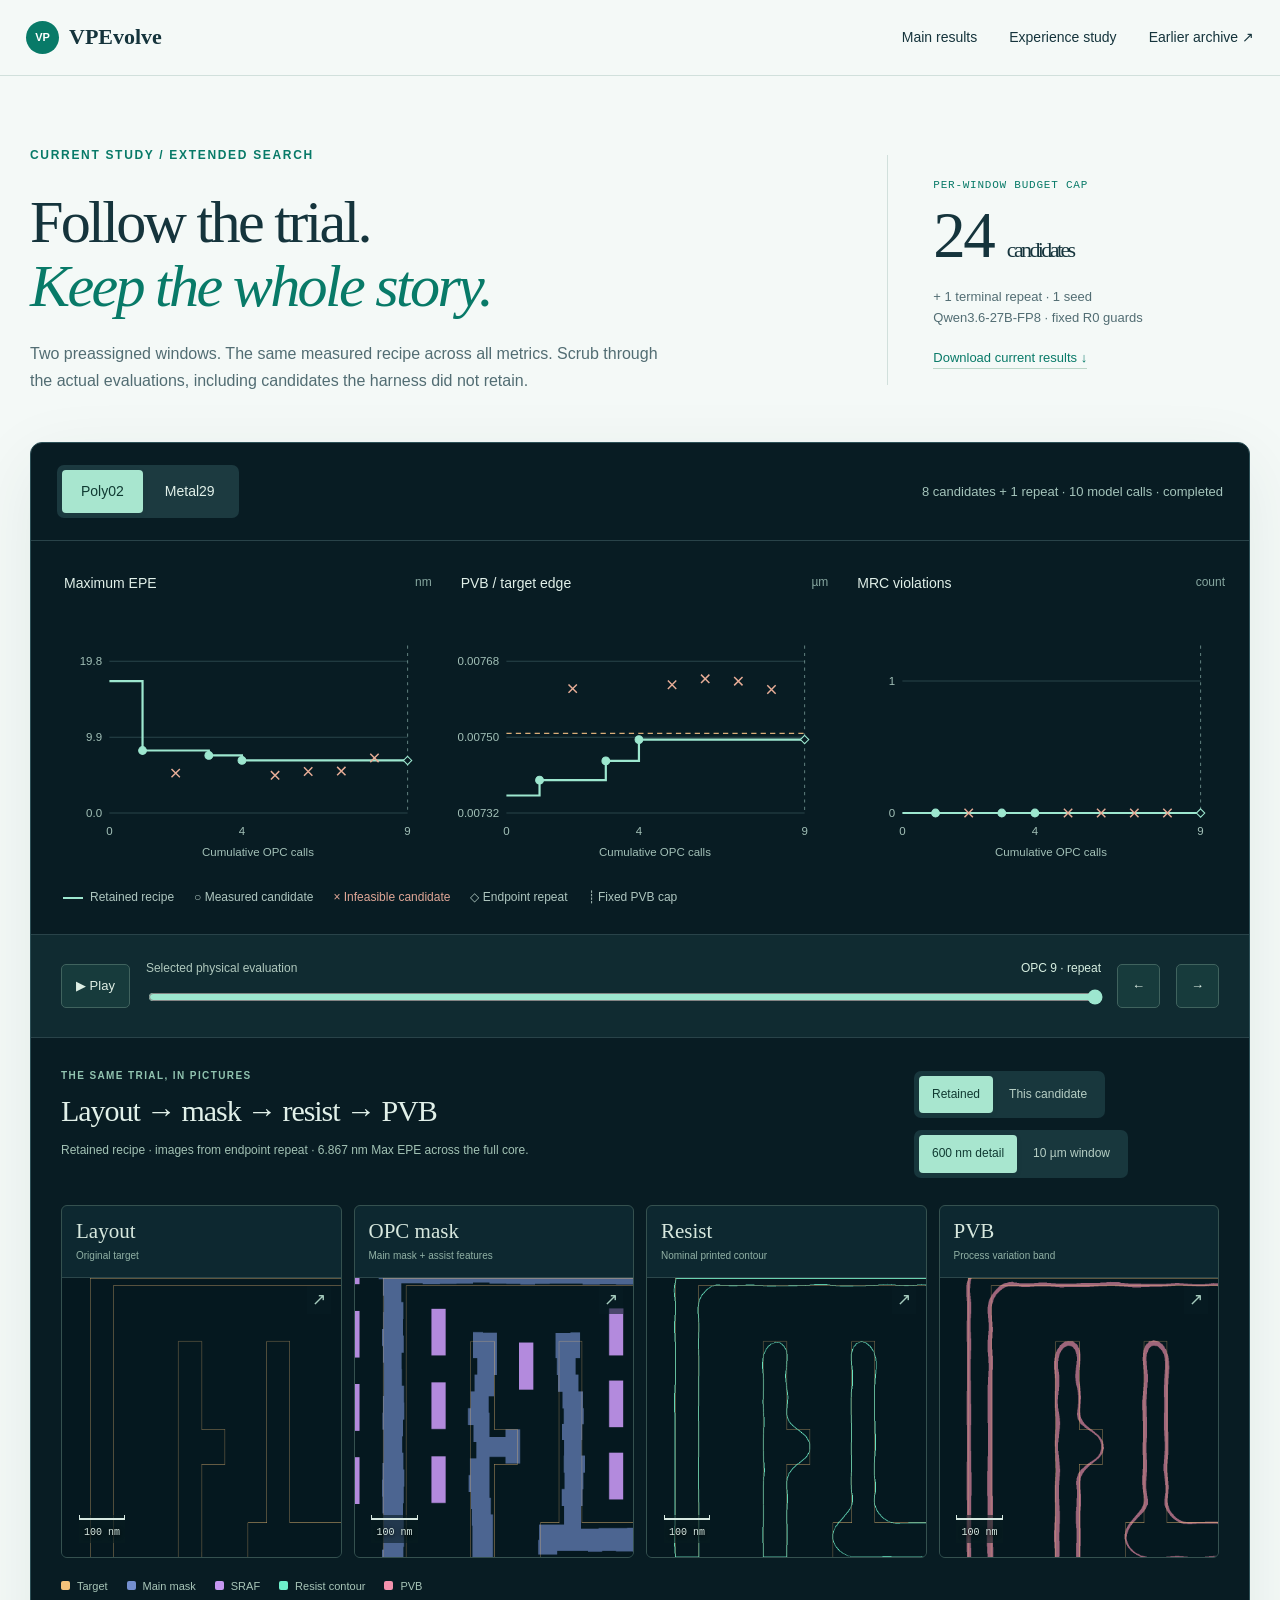
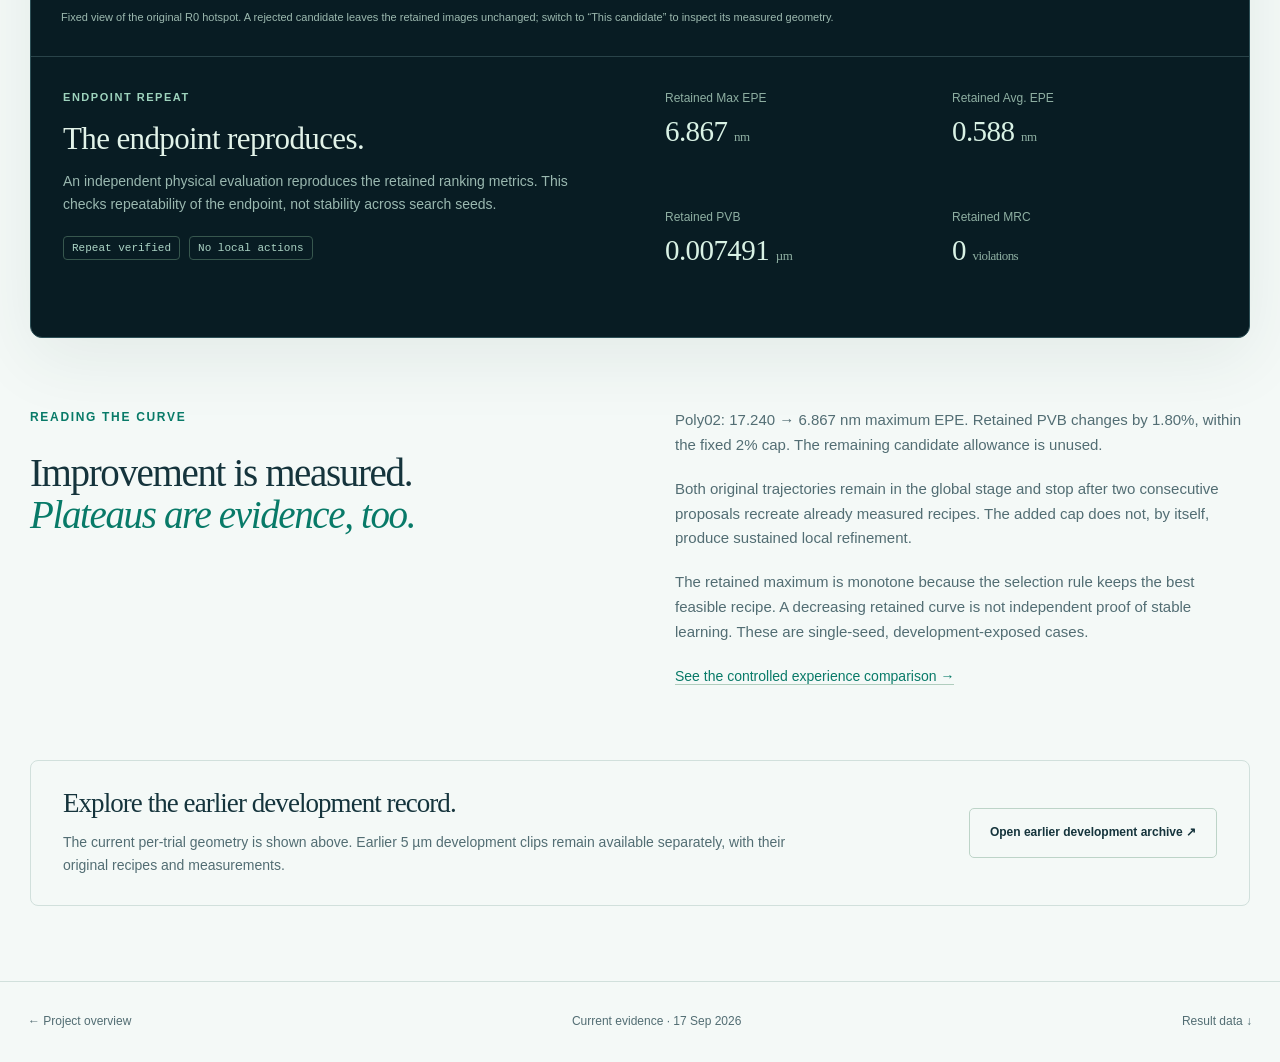
==== commit 7392fe9f: "Restore physical layer explorers and synchronize trial geometry with replay" ====
--- a/evolution/index.html
+++ b/evolution/index.html
@@ -1,7 +1,7 @@
-<!doctype html><html lang="en"><head><meta charset="utf-8"><meta name="viewport" content="width=device-width,initial-scale=1"><title>Measured recipe trajectories · VPEvolve</title><meta name="description" content="Explore current Poly and Metal recipe trajectories: every measured candidate, retained recipe, quality constraint and early stop."><meta name="theme-color" content="#081c23"><link rel="icon" href="../favicon.svg"><link rel="stylesheet" href="../styles.css?v=20260917"><link rel="stylesheet" href="current.css?v=20260917"><script src="current.js?v=20260917" defer></script></head><body>
+<!doctype html><html lang="en"><head><meta charset="utf-8"><meta name="viewport" content="width=device-width,initial-scale=1"><title>Measured recipe trajectories · VPEvolve</title><meta name="description" content="Explore current Poly and Metal recipe trajectories: every measured candidate, retained recipe, quality constraint and early stop."><meta name="theme-color" content="#081c23"><link rel="icon" href="../favicon.svg"><link rel="stylesheet" href="../styles.css?v=20260917"><link rel="stylesheet" href="current.css?v=20260917"><link rel="stylesheet" href="../geometry.css?v=20260917"><script src="../geometry.js?v=20260917" defer></script><script src="current.js?v=20260917-geometry" defer></script></head><body>
 <header class="site-header"><a class="wordmark" href="../"><span>VP</span>VPEvolve</a><nav aria-label="Replay navigation"><a href="../#results">Main results</a><a href="../#evidence">Experience study</a><a href="archive.html">Earlier archive ↗</a></nav></header>
 <main class="trajectory-page"><section class="replay-hero"><div><p class="eyebrow">CURRENT STUDY / EXTENDED SEARCH</p><h1>Follow the trial.<br><em>Keep the whole story.</em></h1><p>Two preassigned windows. The same measured recipe across all metrics. Scrub through the actual evaluations, including candidates the harness did not retain.</p></div><div class="replay-protocol"><span>PER-WINDOW BUDGET CAP</span><strong>24 <small>candidates</small></strong><p>+ 1 terminal repeat · 1 seed<br>Qwen3.6-27B-FP8 · fixed R0 guards</p><a href="../assets/current/results.json" download>Download current results ↓</a></div></section>
-<section class="trace-workspace" aria-label="Interactive measured trajectory"><div class="trace-toolbar"><div class="segmented" aria-label="Choose trajectory"><button class="active" data-case="poly" aria-pressed="true">Poly02</button><button data-case="metal1" aria-pressed="false">Metal29</button></div><p id="trace-summary" role="status">Loading measured trajectories…</p></div><div class="trace-graphs" id="trace-graphs"></div><div class="trace-legend"><span><i class="line-key"></i> Retained recipe</span><span>○ Measured candidate</span><span class="rejected-key">× Infeasible candidate</span><span>◇ Endpoint repeat</span><span>┊ Fixed PVB cap</span></div><div class="scrubber"><button id="play" type="button" aria-label="Play measured trials">▶ Play</button><div><label for="trial">Selected physical evaluation <b id="trial-label">R0</b></label><input id="trial" type="range" min="0" max="0" value="0" step="1" disabled></div><button id="previous" aria-label="Previous evaluation">←</button><button id="next" aria-label="Next evaluation">→</button></div><div class="trial-detail" aria-live="polite"><div><p class="eyebrow" id="event-type">INITIAL RECIPE</p><h2 id="event-title">Before the first trial.</h2><p id="event-body">Waiting for the recorded measurements.</p><div class="event-tags" id="event-tags"></div></div><dl class="selected-metrics" id="selected-metrics"></dl></div></section>
+<section class="trace-workspace" aria-label="Interactive measured trajectory"><div class="trace-toolbar"><div class="segmented" aria-label="Choose trajectory"><button class="active" data-case="poly" aria-pressed="true">Poly02</button><button data-case="metal1" aria-pressed="false">Metal29</button></div><p id="trace-summary" role="status">Loading measured trajectories…</p></div><div class="trace-graphs" id="trace-graphs"></div><div class="trace-legend"><span><i class="line-key"></i> Retained recipe</span><span>○ Measured candidate</span><span class="rejected-key">× Infeasible candidate</span><span>◇ Endpoint repeat</span><span>┊ Fixed PVB cap</span></div><div class="scrubber"><button id="play" type="button" aria-label="Play measured trials">▶ Play</button><div><label for="trial">Selected physical evaluation <b id="trial-label">R0</b></label><input id="trial" type="range" min="0" max="0" value="0" step="1" disabled></div><button id="previous" aria-label="Previous evaluation">←</button><button id="next" aria-label="Next evaluation">→</button></div><section class="iteration-geometry" aria-label="Geometry at the selected evaluation"><div class="iteration-geometry-heading"><div><p class="eyebrow">THE SAME TRIAL, IN PICTURES</p><h2>Layout → mask → resist → PVB</h2><p id="image-state" aria-live="polite">Loading the measured geometry…</p></div><div class="geometry-tools"><div class="segmented"><button class="active" data-image-mode="retained" aria-pressed="true">Retained</button><button data-image-mode="candidate" aria-pressed="false">This candidate</button></div><div class="segmented"><button class="active" data-image-view="zoom" aria-pressed="true">600 nm detail</button><button data-image-view="core" aria-pressed="false">10 µm window</button></div></div></div><div class="iteration-images" id="iteration-images"></div><div class="image-legend"><span style="--key:#f4c27a">Target</span><span style="--key:#748fcf">Main mask</span><span style="--key:#c697f2">SRAF</span><span style="--key:#6eefca">Resist contour</span><span style="--key:#f392ad">PVB</span></div><p class="geometry-footnote">Fixed view of the original R0 hotspot. A rejected candidate leaves the retained images unchanged; switch to “This candidate” to inspect its measured geometry.</p></section><div class="trial-detail" aria-live="polite"><div><p class="eyebrow" id="event-type">INITIAL RECIPE</p><h2 id="event-title">Before the first trial.</h2><p id="event-body">Waiting for the recorded measurements.</p><div class="event-tags" id="event-tags"></div></div><dl class="selected-metrics" id="selected-metrics"></dl></div></section>
 <section class="trace-reading"><div><p class="eyebrow">READING THE CURVE</p><h2>Improvement is measured.<br><em>Plateaus are evidence, too.</em></h2></div><div><p id="stop-explanation"></p><p>Both original trajectories remain in the global stage and stop after two consecutive proposals recreate already measured recipes. The added cap does not, by itself, produce sustained local refinement.</p><p>The retained maximum is monotone because the selection rule keeps the best feasible recipe. A decreasing retained curve is not independent proof of stable learning. These are single-seed, development-exposed cases.</p><a href="../#evidence">See the controlled experience comparison →</a></div></section>
-<section class="replay-archive"><div><h3>Looking for the mask and contour replay?</h3><p>The earlier 5 µm development clips remain available as an explicitly labeled archive. Their geometry and metrics belong to that earlier framework.</p></div><a class="button" href="archive.html">Open earlier development archive ↗</a></section>
+<section class="replay-archive"><div><h3>Explore the earlier development record.</h3><p>The current per-trial geometry is shown above. Earlier 5 µm development clips remain available separately, with their original recipes and measurements.</p></div><a class="button" href="archive.html">Open earlier development archive ↗</a></section>
 </main><footer><a href="../">← Project overview</a><p>Current evidence · 17 Sep 2026</p><a href="../assets/current/results.json" download>Result data ↓</a></footer></body></html>
--- a/geometry.css
+++ b/geometry.css
@@ -0,0 +1,4 @@
+/* Shared physical microscope and measured-trial image replay. */
+.microscope-section{background:#edf5f1;border-block:1px solid var(--line)}.physical-microscope{border:1px solid #305259;border-radius:12px;overflow:hidden;background:#081c23;color:#dbeee5;box-shadow:0 24px 60px #13382c18}.microscope-toolbar{padding:20px 24px;display:flex;justify-content:space-between;align-items:center;gap:14px;border-bottom:1px solid #2c474b}.geometry-tools{display:flex;align-items:center;gap:12px;flex-wrap:wrap}.physical-microscope .segmented,.iteration-geometry .segmented{background:#18373d}.physical-microscope .segmented button,.iteration-geometry .segmented button{color:#b6cec4;font-size:12px;padding:9px 13px}.physical-microscope .segmented button.active,.iteration-geometry .segmented button.active{background:#a8e6cf;color:#103a32}.explode-toggle{background:transparent;border:1px solid #47675e;border-radius:5px;color:#b4d8c8;font-size:12px;padding:12px 14px}.microscope-body{display:grid;grid-template-columns:1.4fr 1fr}.microscope-stage{position:relative;min-width:0;aspect-ratio:1;overflow:hidden;background:radial-gradient(ellipse at center,#163943,#05151c 75%);perspective:1300px}.microscope-stage:before{content:'';position:absolute;inset:0;background-image:linear-gradient(#a7d4c108 1px,transparent 1px),linear-gradient(90deg,#a7d4c108 1px,transparent 1px);background-size:40px 40px}.microscope-planes{position:absolute;inset:7%;transform-style:preserve-3d;transition:transform .7s ease}.microscope-plane{position:absolute;inset:0;transform:translateZ(0);transition:transform .7s ease,border-color .7s;border:1px solid transparent}.microscope-plane img{width:100%;height:100%;object-fit:contain}.microscope-plane>span{display:none;position:absolute;left:10px;top:7px;color:var(--key);font:11px monospace;background:#081c23cc;padding:3px 6px}.exploded .microscope-planes{transform:rotateX(48deg) rotateZ(-28deg) scale(.56) translateY(18%)}.exploded .microscope-plane{transform:translateZ(calc(var(--depth) * 55px));border-color:#94c6bb55;background:#05151c35;box-shadow:0 12px 24px #0002}.exploded .microscope-plane>span{display:block}.microscope-coordinate{position:absolute;top:19px;left:22px;font:10px monospace;letter-spacing:.04em;color:#a8c4bd}.microscope-scale{position:absolute;inset:7%;pointer-events:none;transition:opacity .3s}.exploded .microscope-scale{opacity:0}.geometry-scale{position:absolute;left:6%;bottom:5%;font:10px/1.6 monospace;color:#d7e8e1;text-align:center;white-space:nowrap;text-shadow:0 1px 4px #000;background:#071b2199;padding-bottom:2px}.geometry-scale i{display:block;height:5px;border:solid #d7e8e1;border-width:0 1px 2px;margin-bottom:5px}.microscope-controls{padding:38px 34px;border-left:1px solid #2c474b;align-self:stretch}.microscope-controls .eyebrow{color:#9bc6b3;font-size:10px;margin-bottom:18px}.microscope-controls h3{font-size:35px}.microscope-help{color:#9ebcb1;font-size:12px;line-height:1.75;margin-top:17px;max-width:340px}.layer-switches{display:grid;gap:12px;margin:23px 0}.layer-switches label{display:flex;align-items:center;gap:10px;font-size:13px;cursor:pointer}.layer-switches input{accent-color:#9de7cf;width:15px;height:15px;margin:0}.layer-switches i,.image-legend span:before{width:9px;height:9px;background:var(--key);border-radius:2px;display:inline-block}.microscope-readout{border-top:1px solid #2c474b;padding-top:20px}.microscope-readout>span{font:10px monospace;color:#99bcae}.microscope-readout strong{font:46px/1.3 var(--serif);display:block;color:#b2edcf}.microscope-readout small{font-size:20px}.microscope-readout p{font-size:11px;color:#9ebcb1;margin-bottom:18px}.geometry-film-heading{display:flex;justify-content:space-between;gap:20px;align-items:center;margin:36px 0 22px}.geometry-film-heading h3{font-size:29px}.geometry-film-heading>a{font-size:12px;color:var(--green);border-bottom:1px solid #bdd6c9}.geometry-film{display:grid;grid-template-columns:repeat(3,minmax(0,1fr));gap:18px}.film-frame{padding:0 0 20px;text-align:left;border:1px solid #c4d8cc;border-radius:8px;overflow:hidden;background:#fff;transition:transform .2s,border-color .2s}.film-frame:hover{transform:translateY(-4px)}.film-frame.active{border-color:#138b72;box-shadow:0 0 0 1px #138b72}.film-picture{position:relative;background:#071b22;aspect-ratio:1}.film-picture img{width:100%;height:100%;object-fit:contain}.film-frame>span{display:block;font:11px var(--sans);color:#527366;padding:18px 18px 7px}.film-frame>b{font:33px var(--serif);padding:0 18px;color:var(--green)}.film-frame>b small{font:11px var(--sans);color:var(--muted)}.iteration-geometry{padding:30px;border-bottom:1px solid #294349}.iteration-geometry-heading{display:flex;justify-content:space-between;gap:25px;align-items:center;margin-bottom:24px}.iteration-geometry-heading .eyebrow{font-size:10px;color:#91c4b0;margin-bottom:12px}.iteration-geometry-heading h2{font-size:30px;color:#e1f0e9}.iteration-geometry-heading p:not(.eyebrow){font-size:12px;color:#a2c2b4;margin-top:13px;max-width:520px;min-height:40px}.iteration-geometry-heading .geometry-tools{max-width:305px}.iteration-images{display:grid;grid-template-columns:repeat(4,minmax(0,1fr));gap:12px;transition:opacity .1s}.iteration-images[aria-busy=true]{opacity:.3}.geometry-tile{min-width:0;border:1px solid #35514f;border-radius:6px;overflow:hidden;background:#0d2830}.geometry-tile figcaption{padding:13px 14px;border-bottom:1px solid #2c474b}.geometry-tile figcaption b{display:block;font:21px var(--serif);font-weight:400;color:#d7e8de}.geometry-tile figcaption span{display:block;font-size:10px;color:#91b1a5;margin-top:4px}.geometry-picture{display:block;position:relative;aspect-ratio:1;width:100%;padding:0;overflow:hidden;background:#05181f}.geometry-picture>img{position:absolute;inset:0;width:100%;height:100%;object-fit:contain}.enlarge-hint{position:absolute;right:10px;top:8px;color:#a5cbbd;font-size:17px;background:#081c2399;padding:0 5px}.image-legend{display:flex;gap:19px;flex-wrap:wrap;margin-top:19px}.image-legend span{font-size:11px;color:#a8c5b8;display:flex;align-items:center;gap:7px}.image-legend span:before{content:''}.geometry-footnote{margin-top:13px;color:#9cb9af;font-size:11px;line-height:1.7}.geometry-loading{padding:50px;font-size:14px}.geometry-dialog{position:fixed;border:1px solid #47675e;padding:0;background:#05181f;border-radius:10px;max-width:min(85vw,850px);width:85vw;max-height:90vh;overflow:auto;color:#d7e8e1}.geometry-dialog::backdrop{background:#031016d9;backdrop-filter:blur(8px)}.geometry-dialog>.geometry-picture{width:min(85vw,80vh,850px);margin:auto}.geometry-close{position:absolute;right:10px;top:8px;width:36px;height:36px;border:1px solid #47675e;border-radius:50%;background:#173b3c;color:#d7e8e1;z-index:2;font-size:26px;line-height:1}.geometry-dialog .enlarge-hint{display:none}
+@media(max-width:1000px){.microscope-body{grid-template-columns:1.2fr 1fr}.microscope-controls{padding:25px}.microscope-stage{aspect-ratio:auto;min-height:530px}.iteration-geometry-heading{align-items:flex-start}.iteration-geometry-heading h2{font-size:25px}.iteration-images{grid-template-columns:repeat(2,minmax(0,1fr))}.microscope-toolbar{flex-wrap:wrap}.microscope-planes{inset:auto 7%;top:50%;aspect-ratio:1;transform:translateY(-50%)}.exploded .microscope-planes{transform:translateY(-50%) rotateX(48deg) rotateZ(-28deg) scale(.56)}.microscope-scale{inset:auto 7%;top:50%;aspect-ratio:1;transform:translateY(-50%)}}
+@media(max-width:650px){.microscope-body{grid-template-columns:1fr}.microscope-stage{min-height:0;aspect-ratio:1}.microscope-controls{border-left:0;border-top:1px solid #2c474b;padding:25px}.microscope-controls h3 br{display:none}.microscope-controls h3{font-size:29px}.layer-switches{grid-template-columns:1fr 1fr;gap:14px 9px}.layer-switches label{font-size:11px}.microscope-toolbar{padding:15px;gap:12px}.geometry-tools{gap:10px}.geometry-film{gap:12px;grid-template-columns:1fr}.film-frame{display:grid;grid-template-columns:44% 1fr;padding:0;grid-template-rows:1fr 1fr}.film-picture{grid-row:1 / 3}.film-frame>span{align-self:end;padding:12px;font-size:10px}.film-frame>b{font-size:29px;padding:0 12px 12px}.film-frame>b small{display:block;margin-top:5px}.geometry-film-heading{display:block}.geometry-film-heading h3{font-size:27px;margin-bottom:13px}.iteration-geometry{padding:24px 15px}.iteration-geometry-heading{display:block}.iteration-geometry-heading .geometry-tools{margin-top:18px;max-width:none}.iteration-geometry-heading h2{font-size:25px}.geometry-tile figcaption{padding:11px}.geometry-tile figcaption b{font-size:20px}.geometry-tile figcaption span{font-size:9px}.image-legend{gap:12px}.geometry-scale{font-size:8px}.geometry-tile .geometry-scale{bottom:7%}.geometry-tile .enlarge-hint{font-size:13px}.geometry-film .geometry-scale{font-size:8px}.physical-microscope .segmented button,.iteration-geometry .segmented button{padding:8px 10px;font-size:11px}.microscope-coordinate{font-size:8px;left:15px;top:13px}}
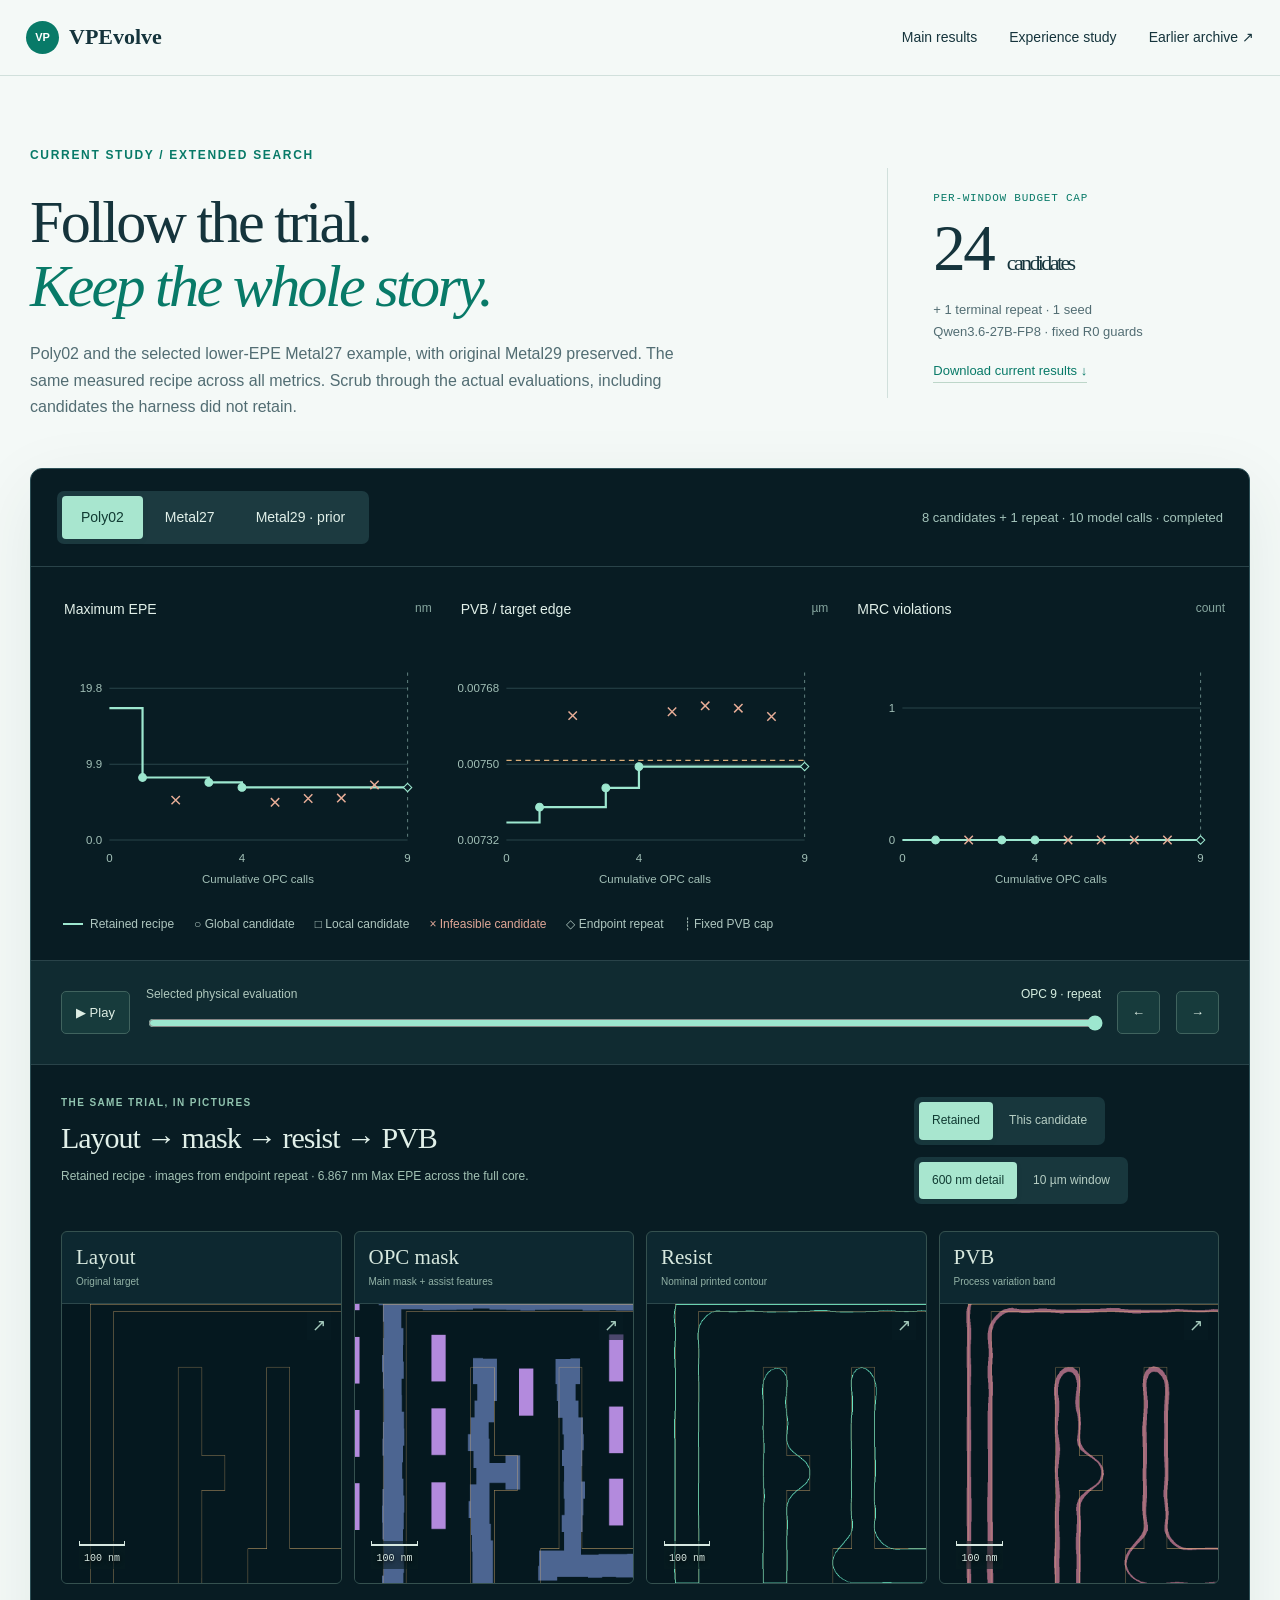
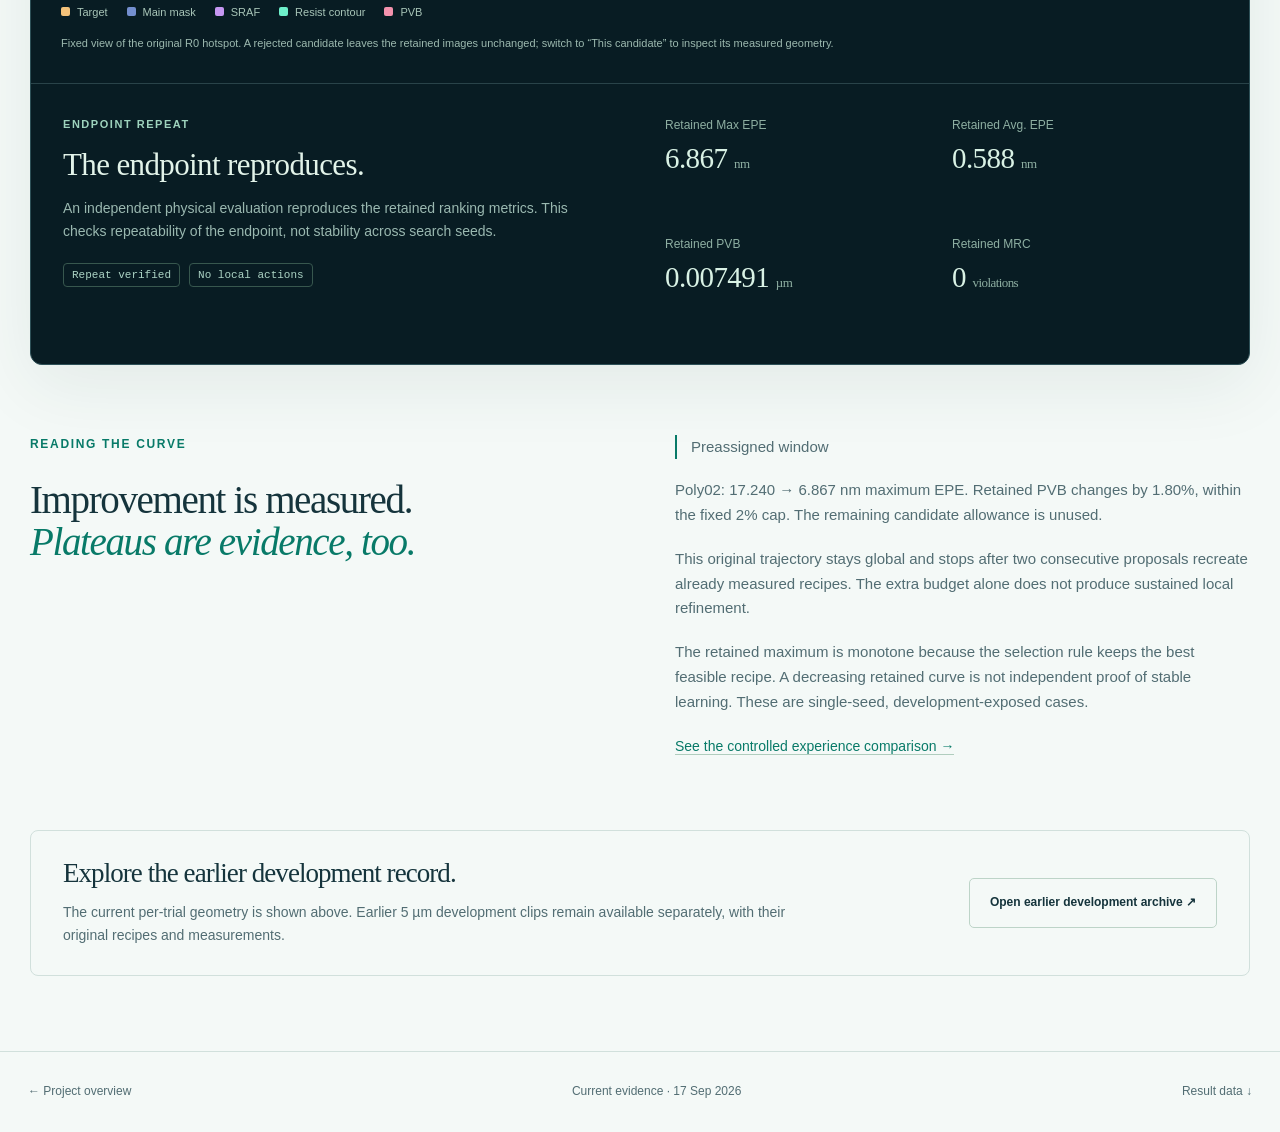
==== commit 4070ae58: "Show selected Metal27 trajectory and measured geometry, preserve original Metal29" ====
--- a/evolution/index.html
+++ b/evolution/index.html
@@ -1,7 +1,7 @@
-<!doctype html><html lang="en"><head><meta charset="utf-8"><meta name="viewport" content="width=device-width,initial-scale=1"><title>Measured recipe trajectories · VPEvolve</title><meta name="description" content="Explore current Poly and Metal recipe trajectories: every measured candidate, retained recipe, quality constraint and early stop."><meta name="theme-color" content="#081c23"><link rel="icon" href="../favicon.svg"><link rel="stylesheet" href="../styles.css?v=20260917"><link rel="stylesheet" href="current.css?v=20260917"><link rel="stylesheet" href="../geometry.css?v=20260917"><script src="../geometry.js?v=20260917" defer></script><script src="current.js?v=20260917-geometry" defer></script></head><body>
+<!doctype html><html lang="en"><head><meta charset="utf-8"><meta name="viewport" content="width=device-width,initial-scale=1"><title>Measured recipe trajectories · VPEvolve</title><meta name="description" content="Explore current Poly and Metal recipe trajectories: every measured candidate, retained recipe, quality constraint and early stop."><meta name="theme-color" content="#081c23"><link rel="icon" href="../favicon.svg"><link rel="stylesheet" href="../styles.css?v=20260917"><link rel="stylesheet" href="current.css?v=20260917-metal27"><link rel="stylesheet" href="../geometry.css?v=20260917-metal27"><script src="../geometry.js?v=20260917-metal27" defer></script><script src="current.js?v=20260917-metal27" defer></script></head><body>
 <header class="site-header"><a class="wordmark" href="../"><span>VP</span>VPEvolve</a><nav aria-label="Replay navigation"><a href="../#results">Main results</a><a href="../#evidence">Experience study</a><a href="archive.html">Earlier archive ↗</a></nav></header>
-<main class="trajectory-page"><section class="replay-hero"><div><p class="eyebrow">CURRENT STUDY / EXTENDED SEARCH</p><h1>Follow the trial.<br><em>Keep the whole story.</em></h1><p>Two preassigned windows. The same measured recipe across all metrics. Scrub through the actual evaluations, including candidates the harness did not retain.</p></div><div class="replay-protocol"><span>PER-WINDOW BUDGET CAP</span><strong>24 <small>candidates</small></strong><p>+ 1 terminal repeat · 1 seed<br>Qwen3.6-27B-FP8 · fixed R0 guards</p><a href="../assets/current/results.json" download>Download current results ↓</a></div></section>
-<section class="trace-workspace" aria-label="Interactive measured trajectory"><div class="trace-toolbar"><div class="segmented" aria-label="Choose trajectory"><button class="active" data-case="poly" aria-pressed="true">Poly02</button><button data-case="metal1" aria-pressed="false">Metal29</button></div><p id="trace-summary" role="status">Loading measured trajectories…</p></div><div class="trace-graphs" id="trace-graphs"></div><div class="trace-legend"><span><i class="line-key"></i> Retained recipe</span><span>○ Measured candidate</span><span class="rejected-key">× Infeasible candidate</span><span>◇ Endpoint repeat</span><span>┊ Fixed PVB cap</span></div><div class="scrubber"><button id="play" type="button" aria-label="Play measured trials">▶ Play</button><div><label for="trial">Selected physical evaluation <b id="trial-label">R0</b></label><input id="trial" type="range" min="0" max="0" value="0" step="1" disabled></div><button id="previous" aria-label="Previous evaluation">←</button><button id="next" aria-label="Next evaluation">→</button></div><section class="iteration-geometry" aria-label="Geometry at the selected evaluation"><div class="iteration-geometry-heading"><div><p class="eyebrow">THE SAME TRIAL, IN PICTURES</p><h2>Layout → mask → resist → PVB</h2><p id="image-state" aria-live="polite">Loading the measured geometry…</p></div><div class="geometry-tools"><div class="segmented"><button class="active" data-image-mode="retained" aria-pressed="true">Retained</button><button data-image-mode="candidate" aria-pressed="false">This candidate</button></div><div class="segmented"><button class="active" data-image-view="zoom" aria-pressed="true">600 nm detail</button><button data-image-view="core" aria-pressed="false">10 µm window</button></div></div></div><div class="iteration-images" id="iteration-images"></div><div class="image-legend"><span style="--key:#f4c27a">Target</span><span style="--key:#748fcf">Main mask</span><span style="--key:#c697f2">SRAF</span><span style="--key:#6eefca">Resist contour</span><span style="--key:#f392ad">PVB</span></div><p class="geometry-footnote">Fixed view of the original R0 hotspot. A rejected candidate leaves the retained images unchanged; switch to “This candidate” to inspect its measured geometry.</p></section><div class="trial-detail" aria-live="polite"><div><p class="eyebrow" id="event-type">INITIAL RECIPE</p><h2 id="event-title">Before the first trial.</h2><p id="event-body">Waiting for the recorded measurements.</p><div class="event-tags" id="event-tags"></div></div><dl class="selected-metrics" id="selected-metrics"></dl></div></section>
-<section class="trace-reading"><div><p class="eyebrow">READING THE CURVE</p><h2>Improvement is measured.<br><em>Plateaus are evidence, too.</em></h2></div><div><p id="stop-explanation"></p><p>Both original trajectories remain in the global stage and stop after two consecutive proposals recreate already measured recipes. The added cap does not, by itself, produce sustained local refinement.</p><p>The retained maximum is monotone because the selection rule keeps the best feasible recipe. A decreasing retained curve is not independent proof of stable learning. These are single-seed, development-exposed cases.</p><a href="../#evidence">See the controlled experience comparison →</a></div></section>
+<main class="trajectory-page"><section class="replay-hero"><div><p class="eyebrow">CURRENT STUDY / EXTENDED SEARCH</p><h1>Follow the trial.<br><em>Keep the whole story.</em></h1><p>Poly02 and the selected lower-EPE Metal27 example, with original Metal29 preserved. The same measured recipe across all metrics. Scrub through the actual evaluations, including candidates the harness did not retain.</p></div><div class="replay-protocol"><span>PER-WINDOW BUDGET CAP</span><strong>24 <small>candidates</small></strong><p>+ 1 terminal repeat · 1 seed<br>Qwen3.6-27B-FP8 · fixed R0 guards</p><a href="../assets/current/results.json" download>Download current results ↓</a></div></section>
+<section class="trace-workspace" aria-label="Interactive measured trajectory"><div class="trace-toolbar"><div class="segmented" aria-label="Choose trajectory"><button class="active" data-case="poly" aria-pressed="true">Poly02</button><button data-case="metal1" aria-pressed="false">Metal27</button><button data-case="metal29" aria-pressed="false">Metal29 · prior</button></div><p id="trace-summary" role="status">Loading measured trajectories…</p></div><div class="trace-graphs" id="trace-graphs"></div><div class="trace-legend"><span><i class="line-key"></i> Retained recipe</span><span>○ Global candidate</span><span>□ Local candidate</span><span class="rejected-key">× Infeasible candidate</span><span>◇ Endpoint repeat</span><span>┊ Fixed PVB cap</span></div><div class="scrubber"><button id="play" type="button" aria-label="Play measured trials">▶ Play</button><div><label for="trial">Selected physical evaluation <b id="trial-label">R0</b></label><input id="trial" type="range" min="0" max="0" value="0" step="1" disabled></div><button id="previous" aria-label="Previous evaluation">←</button><button id="next" aria-label="Next evaluation">→</button></div><section class="iteration-geometry" aria-label="Geometry at the selected evaluation"><div class="iteration-geometry-heading"><div><p class="eyebrow">THE SAME TRIAL, IN PICTURES</p><h2>Layout → mask → resist → PVB</h2><p id="image-state" aria-live="polite">Loading the measured geometry…</p></div><div class="geometry-tools"><div class="segmented"><button class="active" data-image-mode="retained" aria-pressed="true">Retained</button><button data-image-mode="candidate" aria-pressed="false">This candidate</button></div><div class="segmented"><button class="active" data-image-view="zoom" aria-pressed="true">600 nm detail</button><button data-image-view="core" aria-pressed="false">10 µm window</button></div></div></div><div class="iteration-images" id="iteration-images"></div><div class="image-legend"><span style="--key:#f4c27a">Target</span><span style="--key:#748fcf">Main mask</span><span style="--key:#c697f2">SRAF</span><span style="--key:#6eefca">Resist contour</span><span style="--key:#f392ad">PVB</span></div><p class="geometry-footnote">Fixed view of the original R0 hotspot. A rejected candidate leaves the retained images unchanged; switch to “This candidate” to inspect its measured geometry.</p></section><div class="trial-detail" aria-live="polite"><div><p class="eyebrow" id="event-type">INITIAL RECIPE</p><h2 id="event-title">Before the first trial.</h2><p id="event-body">Waiting for the recorded measurements.</p><div class="event-tags" id="event-tags"></div></div><dl class="selected-metrics" id="selected-metrics"></dl></div></section>
+<section class="trace-reading"><div><p class="eyebrow">READING THE CURVE</p><h2>Improvement is measured.<br><em>Plateaus are evidence, too.</em></h2></div><div><p id="case-selection" class="selection-note"></p><p id="stop-explanation"></p><p id="stage-explanation"></p><p>The retained maximum is monotone because the selection rule keeps the best feasible recipe. A decreasing retained curve is not independent proof of stable learning. These are single-seed, development-exposed cases.</p><a href="../#evidence">See the controlled experience comparison →</a></div></section>
 <section class="replay-archive"><div><h3>Explore the earlier development record.</h3><p>The current per-trial geometry is shown above. Earlier 5 µm development clips remain available separately, with their original recipes and measurements.</p></div><a class="button" href="archive.html">Open earlier development archive ↗</a></section>
 </main><footer><a href="../">← Project overview</a><p>Current evidence · 17 Sep 2026</p><a href="../assets/current/results.json" download>Result data ↓</a></footer></body></html>
--- a/styles.css
+++ b/styles.css
@@ -6,3 +6,6 @@
 /* Leave the lower 3D card room so the source note is never occluded. */
 .stack-footnote{position:relative;z-index:5;margin-top:90px}
 @media(max-width:760px){.stack-footnote{margin-top:15px}}
+/* The author's paper diagrams retain their full composition and white canvas. */
+.paper-figure{margin:38px 0 42px;border:1px solid #c6d8cf;border-radius:10px;background:#fff;overflow:hidden;box-shadow:0 14px 42px #173b300a}.paper-figure-heading{display:flex;align-items:center;justify-content:space-between;gap:15px;padding:17px 23px;background:#f7fbf8;border-bottom:1px solid #e0eae4}.paper-figure-heading>span{font:10px monospace;letter-spacing:.11em;color:#5d7b6c}.paper-figure-heading>a{font-size:12px;color:var(--green)}.paper-figure-image{display:block;padding:23px;cursor:zoom-in}.paper-figure-image img{width:100%;height:auto}.paper-figure figcaption{display:grid;grid-template-columns:1fr 1.5fr;gap:30px;padding:23px;border-top:1px solid #e0eae4}.paper-figure figcaption b{font:23px/1.3 var(--serif);color:var(--ink)}.paper-figure figcaption span{font-size:13px;line-height:1.75;color:var(--muted)}.paper-dialog{padding:0;border:1px solid #b3cabc;border-radius:9px;width:94vw;max-width:1700px;height:auto;max-height:94vh;background:#fff;color:var(--ink);overflow:hidden}.paper-dialog::backdrop{background:#061b20dc;backdrop-filter:blur(8px)}.paper-dialog-toolbar{display:flex;align-items:center;justify-content:space-between;gap:15px;padding:13px 18px;background:#edf5f0;border-bottom:1px solid #cfdfd5}.paper-dialog-toolbar>span{font-size:13px}.paper-dialog-toolbar>div{display:flex;gap:10px;flex-shrink:0}.paper-dialog button{background:#fff;border:1px solid #b8cec1;border-radius:4px;padding:7px 13px;font-size:12px}.paper-dialog-viewport{overflow:auto;max-height:calc(94vh - 65px);padding:18px;overscroll-behavior:contain}.paper-dialog-viewport img{width:100%;max-width:100%;height:auto;margin:auto}.paper-dialog.is-zoomed .paper-dialog-viewport img{width:auto;max-width:none;cursor:grab}.paper-dialog.is-zoomed .paper-dialog-viewport{touch-action:pan-x pan-y}
+@media(max-width:650px){.paper-figure{margin:28px 0 32px}.paper-figure-heading{padding:13px 15px}.paper-figure-image{padding:10px}.paper-figure figcaption{grid-template-columns:1fr;gap:10px;padding:17px}.paper-figure figcaption b{font-size:22px}.paper-figure figcaption span{font-size:12px}.paper-dialog-toolbar>span{font-size:11px}.paper-dialog-toolbar{padding:10px;gap:10px}.paper-dialog button{padding:8px 10px;font-size:11px}.paper-dialog-viewport{padding:8px}}
--- a/evolution/current.css
+++ b/evolution/current.css
@@ -3,3 +3,4 @@
 @media(max-width:650px){.trajectory-page{padding:0 18px}.replay-hero{grid-template-columns:1fr;padding:45px 0 35px;gap:28px}.replay-hero h1{font-size:43px}.replay-protocol{border-left:0;border-top:1px solid var(--line);padding:22px 0 0}.replay-protocol strong{font-size:47px}.trace-toolbar{padding:18px;flex-direction:column;align-items:flex-start;gap:14px}.trace-graphs{grid-template-columns:1fr;padding:25px 15px;gap:32px}.trace-chart h3{font-size:15px;margin-bottom:12px}.trace-chart svg{max-height:250px}.trace-legend{gap:12px;padding:0 20px 20px;font-size:11px}.scrubber{padding:18px 15px;gap:10px}.scrubber>button{padding:10px}.scrubber #previous{display:none}.trial-detail{grid-template-columns:1fr;padding:24px;gap:28px}.selected-metrics{gap:22px}.selected-metrics dd{font-size:28px}.trace-reading{grid-template-columns:1fr;padding:50px 6px;gap:28px}.trace-reading h2{font-size:37px}.replay-archive{padding:24px;margin-bottom:50px}.replay-archive .button{white-space:normal}.trace-toolbar>p{font-size:12px}}
 
 .replay-hero h1 em{color:var(--green)}
+.trace-toolbar .segmented{flex-wrap:wrap}.selection-note{border-left:2px solid #087a68;padding-left:14px}
--- a/geometry.css
+++ b/geometry.css
@@ -2,3 +2,4 @@
 .microscope-section{background:#edf5f1;border-block:1px solid var(--line)}.physical-microscope{border:1px solid #305259;border-radius:12px;overflow:hidden;background:#081c23;color:#dbeee5;box-shadow:0 24px 60px #13382c18}.microscope-toolbar{padding:20px 24px;display:flex;justify-content:space-between;align-items:center;gap:14px;border-bottom:1px solid #2c474b}.geometry-tools{display:flex;align-items:center;gap:12px;flex-wrap:wrap}.physical-microscope .segmented,.iteration-geometry .segmented{background:#18373d}.physical-microscope .segmented button,.iteration-geometry .segmented button{color:#b6cec4;font-size:12px;padding:9px 13px}.physical-microscope .segmented button.active,.iteration-geometry .segmented button.active{background:#a8e6cf;color:#103a32}.explode-toggle{background:transparent;border:1px solid #47675e;border-radius:5px;color:#b4d8c8;font-size:12px;padding:12px 14px}.microscope-body{display:grid;grid-template-columns:1.4fr 1fr}.microscope-stage{position:relative;min-width:0;aspect-ratio:1;overflow:hidden;background:radial-gradient(ellipse at center,#163943,#05151c 75%);perspective:1300px}.microscope-stage:before{content:'';position:absolute;inset:0;background-image:linear-gradient(#a7d4c108 1px,transparent 1px),linear-gradient(90deg,#a7d4c108 1px,transparent 1px);background-size:40px 40px}.microscope-planes{position:absolute;inset:7%;transform-style:preserve-3d;transition:transform .7s ease}.microscope-plane{position:absolute;inset:0;transform:translateZ(0);transition:transform .7s ease,border-color .7s;border:1px solid transparent}.microscope-plane img{width:100%;height:100%;object-fit:contain}.microscope-plane>span{display:none;position:absolute;left:10px;top:7px;color:var(--key);font:11px monospace;background:#081c23cc;padding:3px 6px}.exploded .microscope-planes{transform:rotateX(48deg) rotateZ(-28deg) scale(.56) translateY(18%)}.exploded .microscope-plane{transform:translateZ(calc(var(--depth) * 55px));border-color:#94c6bb55;background:#05151c35;box-shadow:0 12px 24px #0002}.exploded .microscope-plane>span{display:block}.microscope-coordinate{position:absolute;top:19px;left:22px;font:10px monospace;letter-spacing:.04em;color:#a8c4bd}.microscope-scale{position:absolute;inset:7%;pointer-events:none;transition:opacity .3s}.exploded .microscope-scale{opacity:0}.geometry-scale{position:absolute;left:6%;bottom:5%;font:10px/1.6 monospace;color:#d7e8e1;text-align:center;white-space:nowrap;text-shadow:0 1px 4px #000;background:#071b2199;padding-bottom:2px}.geometry-scale i{display:block;height:5px;border:solid #d7e8e1;border-width:0 1px 2px;margin-bottom:5px}.microscope-controls{padding:38px 34px;border-left:1px solid #2c474b;align-self:stretch}.microscope-controls .eyebrow{color:#9bc6b3;font-size:10px;margin-bottom:18px}.microscope-controls h3{font-size:35px}.microscope-help{color:#9ebcb1;font-size:12px;line-height:1.75;margin-top:17px;max-width:340px}.layer-switches{display:grid;gap:12px;margin:23px 0}.layer-switches label{display:flex;align-items:center;gap:10px;font-size:13px;cursor:pointer}.layer-switches input{accent-color:#9de7cf;width:15px;height:15px;margin:0}.layer-switches i,.image-legend span:before{width:9px;height:9px;background:var(--key);border-radius:2px;display:inline-block}.microscope-readout{border-top:1px solid #2c474b;padding-top:20px}.microscope-readout>span{font:10px monospace;color:#99bcae}.microscope-readout strong{font:46px/1.3 var(--serif);display:block;color:#b2edcf}.microscope-readout small{font-size:20px}.microscope-readout p{font-size:11px;color:#9ebcb1;margin-bottom:18px}.geometry-film-heading{display:flex;justify-content:space-between;gap:20px;align-items:center;margin:36px 0 22px}.geometry-film-heading h3{font-size:29px}.geometry-film-heading>a{font-size:12px;color:var(--green);border-bottom:1px solid #bdd6c9}.geometry-film{display:grid;grid-template-columns:repeat(3,minmax(0,1fr));gap:18px}.film-frame{padding:0 0 20px;text-align:left;border:1px solid #c4d8cc;border-radius:8px;overflow:hidden;background:#fff;transition:transform .2s,border-color .2s}.film-frame:hover{transform:translateY(-4px)}.film-frame.active{border-color:#138b72;box-shadow:0 0 0 1px #138b72}.film-picture{position:relative;background:#071b22;aspect-ratio:1}.film-picture img{width:100%;height:100%;object-fit:contain}.film-frame>span{display:block;font:11px var(--sans);color:#527366;padding:18px 18px 7px}.film-frame>b{font:33px var(--serif);padding:0 18px;color:var(--green)}.film-frame>b small{font:11px var(--sans);color:var(--muted)}.iteration-geometry{padding:30px;border-bottom:1px solid #294349}.iteration-geometry-heading{display:flex;justify-content:space-between;gap:25px;align-items:center;margin-bottom:24px}.iteration-geometry-heading .eyebrow{font-size:10px;color:#91c4b0;margin-bottom:12px}.iteration-geometry-heading h2{font-size:30px;color:#e1f0e9}.iteration-geometry-heading p:not(.eyebrow){font-size:12px;color:#a2c2b4;margin-top:13px;max-width:520px;min-height:40px}.iteration-geometry-heading .geometry-tools{max-width:305px}.iteration-images{display:grid;grid-template-columns:repeat(4,minmax(0,1fr));gap:12px;transition:opacity .1s}.iteration-images[aria-busy=true]{opacity:.3}.geometry-tile{min-width:0;border:1px solid #35514f;border-radius:6px;overflow:hidden;background:#0d2830}.geometry-tile figcaption{padding:13px 14px;border-bottom:1px solid #2c474b}.geometry-tile figcaption b{display:block;font:21px var(--serif);font-weight:400;color:#d7e8de}.geometry-tile figcaption span{display:block;font-size:10px;color:#91b1a5;margin-top:4px}.geometry-picture{display:block;position:relative;aspect-ratio:1;width:100%;padding:0;overflow:hidden;background:#05181f}.geometry-picture>img{position:absolute;inset:0;width:100%;height:100%;object-fit:contain}.enlarge-hint{position:absolute;right:10px;top:8px;color:#a5cbbd;font-size:17px;background:#081c2399;padding:0 5px}.image-legend{display:flex;gap:19px;flex-wrap:wrap;margin-top:19px}.image-legend span{font-size:11px;color:#a8c5b8;display:flex;align-items:center;gap:7px}.image-legend span:before{content:''}.geometry-footnote{margin-top:13px;color:#9cb9af;font-size:11px;line-height:1.7}.geometry-loading{padding:50px;font-size:14px}.geometry-dialog{position:fixed;border:1px solid #47675e;padding:0;background:#05181f;border-radius:10px;max-width:min(85vw,850px);width:85vw;max-height:90vh;overflow:auto;color:#d7e8e1}.geometry-dialog::backdrop{background:#031016d9;backdrop-filter:blur(8px)}.geometry-dialog>.geometry-picture{width:min(85vw,80vh,850px);margin:auto}.geometry-close{position:absolute;right:10px;top:8px;width:36px;height:36px;border:1px solid #47675e;border-radius:50%;background:#173b3c;color:#d7e8e1;z-index:2;font-size:26px;line-height:1}.geometry-dialog .enlarge-hint{display:none}
 @media(max-width:1000px){.microscope-body{grid-template-columns:1.2fr 1fr}.microscope-controls{padding:25px}.microscope-stage{aspect-ratio:auto;min-height:530px}.iteration-geometry-heading{align-items:flex-start}.iteration-geometry-heading h2{font-size:25px}.iteration-images{grid-template-columns:repeat(2,minmax(0,1fr))}.microscope-toolbar{flex-wrap:wrap}.microscope-planes{inset:auto 7%;top:50%;aspect-ratio:1;transform:translateY(-50%)}.exploded .microscope-planes{transform:translateY(-50%) rotateX(48deg) rotateZ(-28deg) scale(.56)}.microscope-scale{inset:auto 7%;top:50%;aspect-ratio:1;transform:translateY(-50%)}}
 @media(max-width:650px){.microscope-body{grid-template-columns:1fr}.microscope-stage{min-height:0;aspect-ratio:1}.microscope-controls{border-left:0;border-top:1px solid #2c474b;padding:25px}.microscope-controls h3 br{display:none}.microscope-controls h3{font-size:29px}.layer-switches{grid-template-columns:1fr 1fr;gap:14px 9px}.layer-switches label{font-size:11px}.microscope-toolbar{padding:15px;gap:12px}.geometry-tools{gap:10px}.geometry-film{gap:12px;grid-template-columns:1fr}.film-frame{display:grid;grid-template-columns:44% 1fr;padding:0;grid-template-rows:1fr 1fr}.film-picture{grid-row:1 / 3}.film-frame>span{align-self:end;padding:12px;font-size:10px}.film-frame>b{font-size:29px;padding:0 12px 12px}.film-frame>b small{display:block;margin-top:5px}.geometry-film-heading{display:block}.geometry-film-heading h3{font-size:27px;margin-bottom:13px}.iteration-geometry{padding:24px 15px}.iteration-geometry-heading{display:block}.iteration-geometry-heading .geometry-tools{margin-top:18px;max-width:none}.iteration-geometry-heading h2{font-size:25px}.geometry-tile figcaption{padding:11px}.geometry-tile figcaption b{font-size:20px}.geometry-tile figcaption span{font-size:9px}.image-legend{gap:12px}.geometry-scale{font-size:8px}.geometry-tile .geometry-scale{bottom:7%}.geometry-tile .enlarge-hint{font-size:13px}.geometry-film .geometry-scale{font-size:8px}.physical-microscope .segmented button,.iteration-geometry .segmented button{padding:8px 10px;font-size:11px}.microscope-coordinate{font-size:8px;left:15px;top:13px}}
+.microscope-toolbar>.segmented{flex-wrap:wrap}
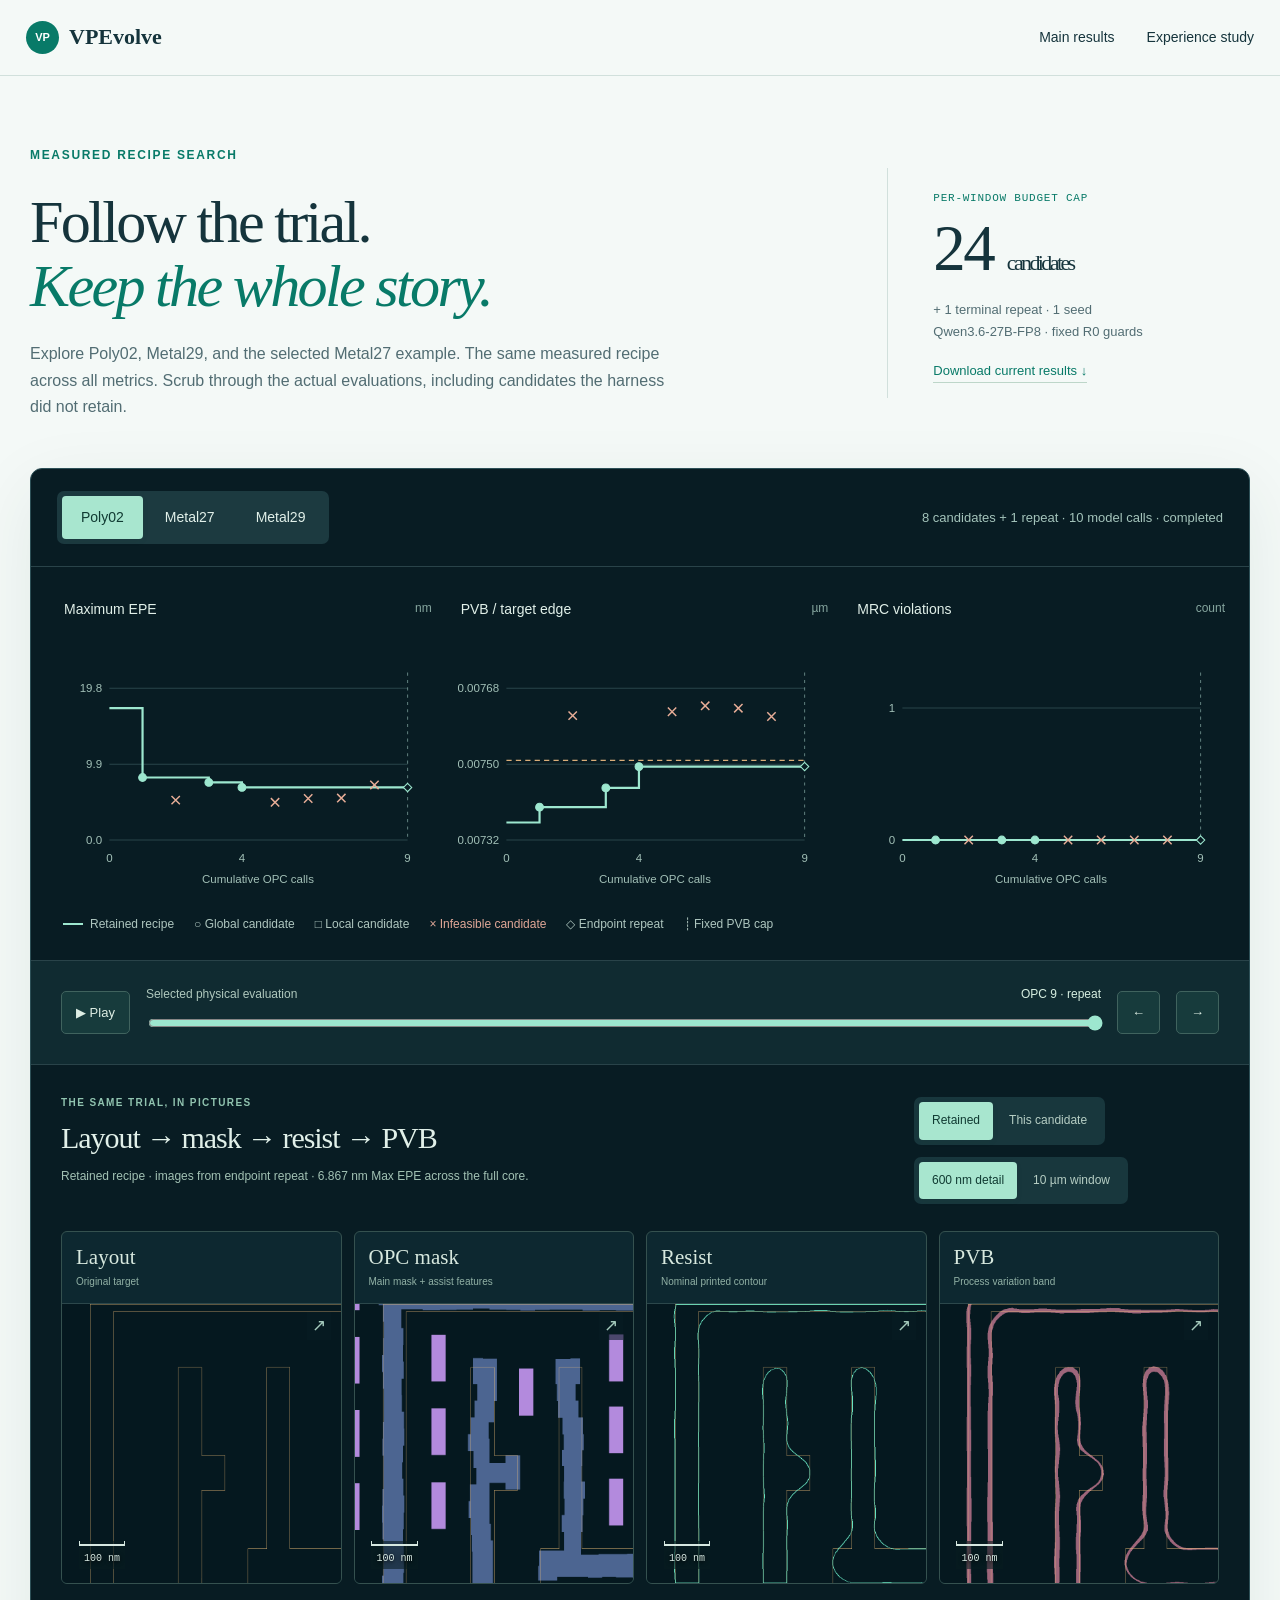
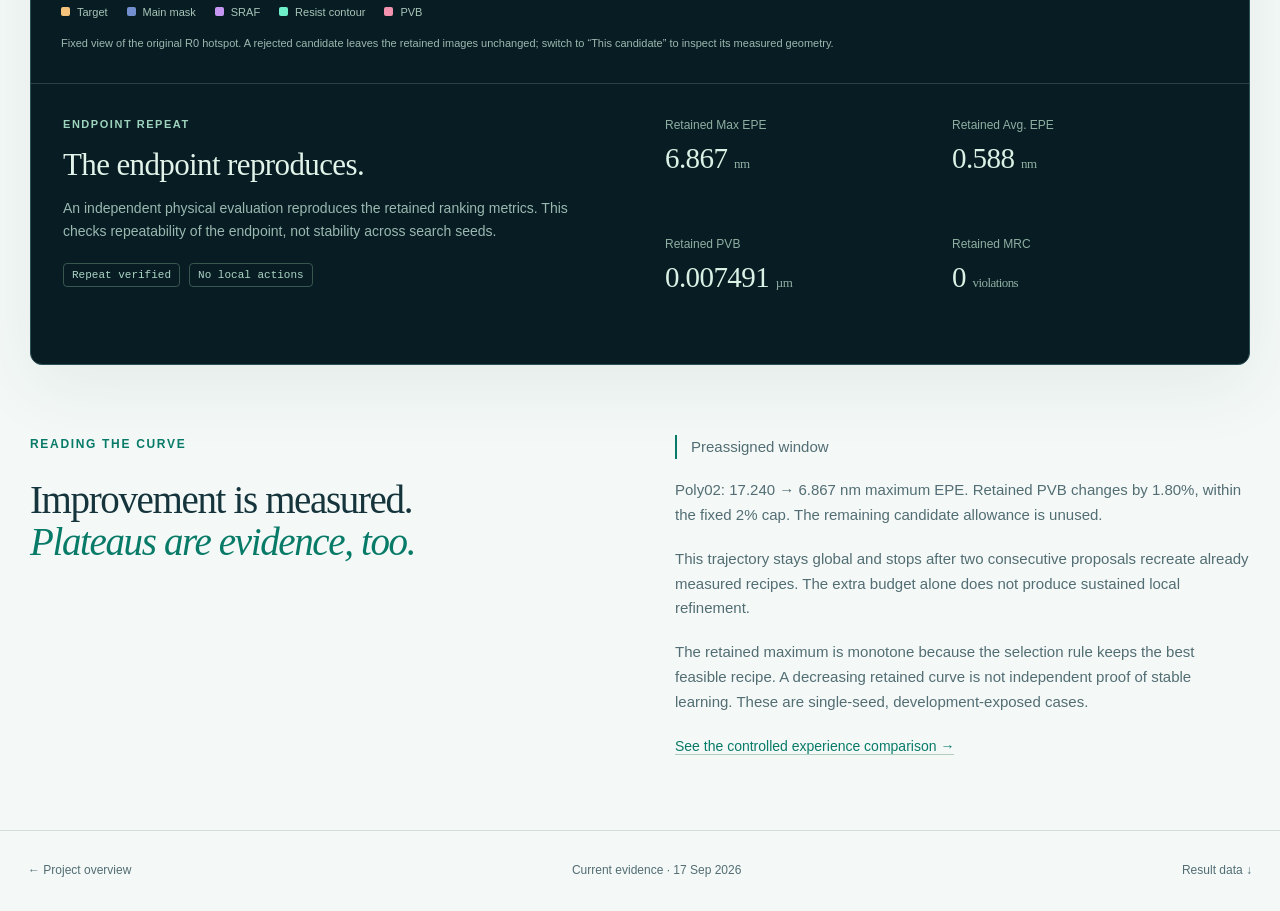
==== commit bc932def: "Remove obsolete development archive and stale website sections" ====
--- a/evolution/index.html
+++ b/evolution/index.html
@@ -1,7 +1,6 @@
-<!doctype html><html lang="en"><head><meta charset="utf-8"><meta name="viewport" content="width=device-width,initial-scale=1"><title>Measured recipe trajectories · VPEvolve</title><meta name="description" content="Explore current Poly and Metal recipe trajectories: every measured candidate, retained recipe, quality constraint and early stop."><meta name="theme-color" content="#081c23"><link rel="icon" href="../favicon.svg"><link rel="stylesheet" href="../styles.css?v=20260917"><link rel="stylesheet" href="current.css?v=20260917-metal27"><link rel="stylesheet" href="../geometry.css?v=20260917-metal27"><script src="../geometry.js?v=20260917-metal27" defer></script><script src="current.js?v=20260917-metal27" defer></script></head><body>
-<header class="site-header"><a class="wordmark" href="../"><span>VP</span>VPEvolve</a><nav aria-label="Replay navigation"><a href="../#results">Main results</a><a href="../#evidence">Experience study</a><a href="archive.html">Earlier archive ↗</a></nav></header>
-<main class="trajectory-page"><section class="replay-hero"><div><p class="eyebrow">CURRENT STUDY / EXTENDED SEARCH</p><h1>Follow the trial.<br><em>Keep the whole story.</em></h1><p>Poly02 and the selected lower-EPE Metal27 example, with original Metal29 preserved. The same measured recipe across all metrics. Scrub through the actual evaluations, including candidates the harness did not retain.</p></div><div class="replay-protocol"><span>PER-WINDOW BUDGET CAP</span><strong>24 <small>candidates</small></strong><p>+ 1 terminal repeat · 1 seed<br>Qwen3.6-27B-FP8 · fixed R0 guards</p><a href="../assets/current/results.json" download>Download current results ↓</a></div></section>
-<section class="trace-workspace" aria-label="Interactive measured trajectory"><div class="trace-toolbar"><div class="segmented" aria-label="Choose trajectory"><button class="active" data-case="poly" aria-pressed="true">Poly02</button><button data-case="metal1" aria-pressed="false">Metal27</button><button data-case="metal29" aria-pressed="false">Metal29 · prior</button></div><p id="trace-summary" role="status">Loading measured trajectories…</p></div><div class="trace-graphs" id="trace-graphs"></div><div class="trace-legend"><span><i class="line-key"></i> Retained recipe</span><span>○ Global candidate</span><span>□ Local candidate</span><span class="rejected-key">× Infeasible candidate</span><span>◇ Endpoint repeat</span><span>┊ Fixed PVB cap</span></div><div class="scrubber"><button id="play" type="button" aria-label="Play measured trials">▶ Play</button><div><label for="trial">Selected physical evaluation <b id="trial-label">R0</b></label><input id="trial" type="range" min="0" max="0" value="0" step="1" disabled></div><button id="previous" aria-label="Previous evaluation">←</button><button id="next" aria-label="Next evaluation">→</button></div><section class="iteration-geometry" aria-label="Geometry at the selected evaluation"><div class="iteration-geometry-heading"><div><p class="eyebrow">THE SAME TRIAL, IN PICTURES</p><h2>Layout → mask → resist → PVB</h2><p id="image-state" aria-live="polite">Loading the measured geometry…</p></div><div class="geometry-tools"><div class="segmented"><button class="active" data-image-mode="retained" aria-pressed="true">Retained</button><button data-image-mode="candidate" aria-pressed="false">This candidate</button></div><div class="segmented"><button class="active" data-image-view="zoom" aria-pressed="true">600 nm detail</button><button data-image-view="core" aria-pressed="false">10 µm window</button></div></div></div><div class="iteration-images" id="iteration-images"></div><div class="image-legend"><span style="--key:#f4c27a">Target</span><span style="--key:#748fcf">Main mask</span><span style="--key:#c697f2">SRAF</span><span style="--key:#6eefca">Resist contour</span><span style="--key:#f392ad">PVB</span></div><p class="geometry-footnote">Fixed view of the original R0 hotspot. A rejected candidate leaves the retained images unchanged; switch to “This candidate” to inspect its measured geometry.</p></section><div class="trial-detail" aria-live="polite"><div><p class="eyebrow" id="event-type">INITIAL RECIPE</p><h2 id="event-title">Before the first trial.</h2><p id="event-body">Waiting for the recorded measurements.</p><div class="event-tags" id="event-tags"></div></div><dl class="selected-metrics" id="selected-metrics"></dl></div></section>
+<!doctype html><html lang="en"><head><meta charset="utf-8"><meta name="viewport" content="width=device-width,initial-scale=1"><title>Measured recipe trajectories · VPEvolve</title><meta name="description" content="Explore current Poly and Metal recipe trajectories: every measured candidate, retained recipe, quality constraint and early stop."><meta name="theme-color" content="#081c23"><link rel="icon" href="../favicon.svg"><link rel="stylesheet" href="../styles.css?v=20260917"><link rel="stylesheet" href="current.css?v=20260917-cleanup"><link rel="stylesheet" href="../geometry.css?v=20260917-cleanup"><script src="../geometry.js?v=20260917-cleanup" defer></script><script src="current.js?v=20260917-cleanup" defer></script></head><body>
+<header class="site-header"><a class="wordmark" href="../"><span>VP</span>VPEvolve</a><nav aria-label="Replay navigation"><a href="../#results">Main results</a><a href="../#evidence">Experience study</a></nav></header>
+<main class="trajectory-page"><section class="replay-hero"><div><p class="eyebrow">MEASURED RECIPE SEARCH</p><h1>Follow the trial.<br><em>Keep the whole story.</em></h1><p>Explore Poly02, Metal29, and the selected Metal27 example. The same measured recipe across all metrics. Scrub through the actual evaluations, including candidates the harness did not retain.</p></div><div class="replay-protocol"><span>PER-WINDOW BUDGET CAP</span><strong>24 <small>candidates</small></strong><p>+ 1 terminal repeat · 1 seed<br>Qwen3.6-27B-FP8 · fixed R0 guards</p><a href="../assets/current/results.json" download>Download current results ↓</a></div></section>
+<section class="trace-workspace" aria-label="Interactive measured trajectory"><div class="trace-toolbar"><div class="segmented" aria-label="Choose trajectory"><button class="active" data-case="poly" aria-pressed="true">Poly02</button><button data-case="metal1" aria-pressed="false">Metal27</button><button data-case="metal29" aria-pressed="false">Metal29</button></div><p id="trace-summary" role="status">Loading measured trajectories…</p></div><div class="trace-graphs" id="trace-graphs"></div><div class="trace-legend"><span><i class="line-key"></i> Retained recipe</span><span>○ Global candidate</span><span>□ Local candidate</span><span class="rejected-key">× Infeasible candidate</span><span>◇ Endpoint repeat</span><span>┊ Fixed PVB cap</span></div><div class="scrubber"><button id="play" type="button" aria-label="Play measured trials">▶ Play</button><div><label for="trial">Selected physical evaluation <b id="trial-label">R0</b></label><input id="trial" type="range" min="0" max="0" value="0" step="1" disabled></div><button id="previous" aria-label="Previous evaluation">←</button><button id="next" aria-label="Next evaluation">→</button></div><section class="iteration-geometry" aria-label="Geometry at the selected evaluation"><div class="iteration-geometry-heading"><div><p class="eyebrow">THE SAME TRIAL, IN PICTURES</p><h2>Layout → mask → resist → PVB</h2><p id="image-state" aria-live="polite">Loading the measured geometry…</p></div><div class="geometry-tools"><div class="segmented"><button class="active" data-image-mode="retained" aria-pressed="true">Retained</button><button data-image-mode="candidate" aria-pressed="false">This candidate</button></div><div class="segmented"><button class="active" data-image-view="zoom" aria-pressed="true">600 nm detail</button><button data-image-view="core" aria-pressed="false">10 µm window</button></div></div></div><div class="iteration-images" id="iteration-images"></div><div class="image-legend"><span style="--key:#f4c27a">Target</span><span style="--key:#748fcf">Main mask</span><span style="--key:#c697f2">SRAF</span><span style="--key:#6eefca">Resist contour</span><span style="--key:#f392ad">PVB</span></div><p class="geometry-footnote">Fixed view of the original R0 hotspot. A rejected candidate leaves the retained images unchanged; switch to “This candidate” to inspect its measured geometry.</p></section><div class="trial-detail" aria-live="polite"><div><p class="eyebrow" id="event-type">INITIAL RECIPE</p><h2 id="event-title">Before the first trial.</h2><p id="event-body">Waiting for the recorded measurements.</p><div class="event-tags" id="event-tags"></div></div><dl class="selected-metrics" id="selected-metrics"></dl></div></section>
 <section class="trace-reading"><div><p class="eyebrow">READING THE CURVE</p><h2>Improvement is measured.<br><em>Plateaus are evidence, too.</em></h2></div><div><p id="case-selection" class="selection-note"></p><p id="stop-explanation"></p><p id="stage-explanation"></p><p>The retained maximum is monotone because the selection rule keeps the best feasible recipe. A decreasing retained curve is not independent proof of stable learning. These are single-seed, development-exposed cases.</p><a href="../#evidence">See the controlled experience comparison →</a></div></section>
-<section class="replay-archive"><div><h3>Explore the earlier development record.</h3><p>The current per-trial geometry is shown above. Earlier 5 µm development clips remain available separately, with their original recipes and measurements.</p></div><a class="button" href="archive.html">Open earlier development archive ↗</a></section>
 </main><footer><a href="../">← Project overview</a><p>Current evidence · 17 Sep 2026</p><a href="../assets/current/results.json" download>Result data ↓</a></footer></body></html>
--- a/styles.css
+++ b/styles.css
@@ -1,4 +1,4 @@
-:root{--ink:#15343c;--muted:#526d73;--paper:#f4f9f7;--line:#d1e0dc;--green:#087a68;--mint:#9de7cf;--night:#081c23;--serif:Palatino,'Palatino Linotype','Book Antiqua',Georgia,serif;--sans:Arial,Helvetica,sans-serif}*{box-sizing:border-box}html{scroll-behavior:smooth;scroll-padding-top:84px}body{margin:0;background:var(--paper);color:var(--ink);font-family:var(--sans);font-size:16px;line-height:1.65;-webkit-font-smoothing:antialiased}h1,h2,h3,p,figure{margin:0}h1,h2,h3{font-family:var(--serif);font-weight:400;line-height:1.08;letter-spacing:-.035em}h2{font-size:clamp(36px,4.4vw,61px)}h3{font-size:30px}h2 em,h1 em{font-weight:400;color:var(--green)}a{color:inherit;text-decoration:none}button{font:inherit;color:inherit;cursor:pointer}button,a{-webkit-tap-highlight-color:transparent}button:focus-visible,a:focus-visible,summary:focus-visible,input:focus-visible{outline:3px solid #2684c0;outline-offset:5px}img{max-width:100%;display:block}small{font-size:13px}button{border:0}::selection{background:#b0e6d6;color:#102b31}.skip-link{position:fixed;top:-70px;left:20px;z-index:100;background:white;padding:12px}.skip-link:focus{top:10px}.site-header{height:76px;position:sticky;top:0;z-index:30;display:flex;justify-content:space-between;align-items:center;gap:30px;padding:0 max(26px,calc((100vw - 1300px)/2));background:rgba(244,249,247,.93);border-bottom:1px solid var(--line);backdrop-filter:blur(18px)}.wordmark{display:flex;align-items:center;gap:10px;font-family:var(--serif);font-weight:bold;font-size:22px;white-space:nowrap}.wordmark>span{width:33px;height:33px;display:grid;place-items:center;background:var(--green);border-radius:50%;color:white;font:700 11px var(--sans)}nav{display:flex;gap:32px;font-size:14px}nav a:hover,.header-link:hover{color:var(--green)}.header-link{font-size:13px;border-bottom:1px solid #a8bdb5}.hero{position:relative;overflow:hidden;display:grid;grid-template-columns:1.15fr 1fr;align-items:center;gap:38px;min-height:750px;padding:78px max(32px,calc((100vw - 1300px)/2)) 100px;color:#f0f8f5;background:radial-gradient(ellipse at 78% 48%,#17454b 0,transparent 47%),var(--night)}.hero-grid{position:absolute;inset:0;opacity:.18;background-image:linear-gradient(#59888033 1px,transparent 1px),linear-gradient(90deg,#59888033 1px,transparent 1px);background-size:76px 76px;mask-image:linear-gradient(90deg,transparent,#000)}.hero-copy{position:relative;z-index:3}.eyebrow{font-size:12px;font-weight:700;letter-spacing:.14em;line-height:1.5;color:var(--green);margin-bottom:26px}.hero .eyebrow{color:#a4dbce;display:flex;align-items:center;gap:14px}.small-line{display:inline-block;width:30px;height:1px;background:currentColor}h1{font-size:clamp(45px,4.9vw,75px);line-height:1.065;letter-spacing:-.045em}h1 em{color:var(--mint)}.deck{max-width:555px;margin:28px 0 30px;color:#b1c9ca;font-size:17px;line-height:1.75}.actions{display:flex;gap:12px;flex-wrap:wrap}.button{display:inline-flex;justify-content:space-between;align-items:center;gap:22px;padding:14px 20px;border-radius:5px;font-size:14px;font-weight:600;border:1px solid transparent;transition:transform .2s,background .2s}.button:hover{transform:translateY(-3px)}.primary{background:var(--mint);color:#0d3539}.ghost{border-color:#547171;color:#ebf9f4}.hero-meta{margin-top:28px;font-size:12px;color:#8cacad}.hero-meta span{padding:0 9px}.hero-stack-wrap{position:relative;z-index:2;min-width:0}.hero-stack{--rx:0deg;--ry:0deg;position:relative;height:530px;perspective:1400px;transform:rotateX(var(--rx)) rotateY(var(--ry));transform-style:preserve-3d;transition:transform .18s ease-out}.stack-halo{position:absolute;inset:16% 0 0;background:radial-gradient(ellipse,#85ffdd38,transparent 65%);filter:blur(25px)}.stack-card{position:absolute;width:73%;overflow:hidden;border:1px solid #537e7b;border-radius:12px;background:#07151c;box-shadow:0 32px 65px #0006;transform-style:preserve-3d}.stack-card img{width:100%;aspect-ratio:1;object-fit:cover}.stack-card figcaption{padding:9px 12px;border-top:1px solid #35504d;color:#c0dcd5;font:11px var(--sans);letter-spacing:.055em;text-transform:uppercase;white-space:nowrap}.stack-card figcaption span{color:var(--mint);padding-right:9px}.stack-target{top:27%;left:0;transform:rotateZ(-10deg) translateZ(-60px);opacity:.65}.stack-sraf{top:16%;left:14%;transform:rotateZ(-2deg);opacity:.85}.stack-print{top:4%;left:26%;transform:rotateZ(7deg) translateZ(60px)}.stack-orbit{position:absolute;width:110%;height:45%;left:-4%;bottom:0;border:1px solid #73b4a54d;border-radius:50%;transform:rotate(-16deg);pointer-events:none}.stack-coordinate{position:absolute;right:6px;bottom:10px;font:11px monospace;color:#8bc2b4}.stack-footnote{margin-top:5px;text-align:center;font-size:12px;color:#91b4b4}.hero-scroll{position:absolute;bottom:30px;left:max(32px,calc((100vw - 1300px)/2));font-size:11px;letter-spacing:.14em;color:#8aa9a8}.hero-scroll span{display:inline-block;margin-left:14px;animation:drift 2s ease-in-out infinite}@keyframes drift{50%{transform:translateY(5px)}}.signal-strip{display:grid;grid-template-columns:repeat(4,1fr);max-width:1350px;margin:auto;padding:34px 28px 42px;border-bottom:1px solid var(--line)}.signal-strip>div{padding:8px 26px;border-right:1px solid var(--line)}.signal-strip>div:first-child{padding-left:0}.signal-strip>div:last-child{border:0}.signal-strip strong{font:400 clamp(38px,4vw,58px)/1.25 var(--serif);letter-spacing:-.04em;color:var(--green)}.signal-strip strong span{font-size:25px}.signal-strip p{margin-top:10px;font-size:13px;line-height:1.55;color:var(--muted)}.wide{max-width:1300px;margin:auto;padding:100px 28px}.split-heading{display:grid;grid-template-columns:1.25fr 1fr;gap:80px;align-items:start;margin-bottom:48px}.split-heading>p,.split-heading>div>p:not(.eyebrow){color:var(--muted);line-height:1.8}.split-heading p+p{margin-top:18px}.loop-strip{display:grid;grid-template-columns:1fr auto 1fr auto 1fr auto 1fr;gap:20px;border-top:1px solid var(--line);padding-top:38px}.loop-strip div{display:flex;flex-direction:column}.loop-strip small{font:13px monospace;color:var(--green);margin-bottom:18px}.loop-strip b{font-size:16px;font-weight:600}.loop-strip span{font-size:13px;color:var(--muted);margin-top:5px}.loop-strip i{font-style:normal;color:#97b5ab;margin-top:40px}.method-section{background:#e8f1ed;border-block:1px solid #cfdfd7}.method-stage{display:grid;grid-template-columns:310px 1fr;border:1px solid #bdcfc6;border-radius:12px;overflow:hidden;background:#f7fcf9;box-shadow:0 20px 55px #183b3010}.stage-rail{padding:22px;border-right:1px solid #cbdcd3;background:#e0eee6}.stage-rail button{display:flex;align-items:center;gap:16px;width:100%;padding:23px 16px;background:transparent;border-radius:6px;text-align:left}.stage-rail small{font:12px monospace;color:#688c7e}.stage-rail button span{font-size:16px}.stage-rail b{margin-left:auto;font-weight:400}.stage-rail button.active{background:#123e39;color:#dbf6e7;box-shadow:0 5px 18px #163d3120}.stage-rail button.active small{color:#90c8ad}.stage-content{padding:40px 44px;min-height:348px}.stage-tag{font:11px monospace;color:var(--green);letter-spacing:.1em}.stage-content h3{margin:15px 0 16px;font-size:34px}.stage-content>p{font-size:15px;color:var(--muted);line-height:1.75}.stage-code{display:flex;gap:16px;flex-wrap:wrap;align-items:center;margin:24px 0;color:var(--green);font:13px monospace}.stage-code span{background:#e4eee8;border:1px solid #cbdcd3;padding:10px 12px;border-radius:4px}.stage-content .stage-note{font-size:13px;border-top:1px solid var(--line);padding-top:17px}.guard-strip{display:flex;gap:22px;flex-wrap:wrap;margin-top:28px;align-items:center}.guard-strip span{font:11px monospace;color:#567769}.guard-strip b{font-size:12px;font-weight:500;color:#315947}.local-showcase{display:grid;grid-template-columns:280px 1fr;align-items:center;gap:35px;background:var(--night);color:#d9eae4;border-radius:12px;padding:36px;overflow:hidden}.local-metric>span{font-size:11px;letter-spacing:.1em;color:#9dbdb2}.local-metric>p:first-of-type{display:flex;gap:22px;align-items:center;margin-top:14px;color:#9bbcb3;font:30px var(--serif)}.local-metric s{text-decoration-thickness:1px}.local-metric>strong{display:block;font:68px/1.1 var(--serif);letter-spacing:-.04em;color:var(--mint);margin:8px 0 20px}.local-metric>strong small{font:20px var(--serif);padding-left:6px}.local-description{color:#a3beb6;font-size:14px}.local-metric>a{font-size:12px;display:block;margin-top:25px;border-bottom:1px solid #50756a;width:fit-content;padding-bottom:4px}.local-figure{background:white;border-radius:6px;padding:16px;min-width:0}.local-figure img{width:100%}.local-figure figcaption{font:12px/1.5 var(--sans);color:#527568;margin-top:12px}.local-details{display:grid;grid-template-columns:repeat(3,1fr);gap:30px;padding:27px 0;border-bottom:1px solid var(--line)}.local-details span{font-size:11px;letter-spacing:.07em;color:var(--muted)}.local-details b{display:block;font-size:21px;margin:9px 0}.local-details p{color:var(--muted);font-size:13px}.scope-note{margin-top:20px;font-size:13px;line-height:1.7;color:var(--muted)}.results-section{background:#fff;border-block:1px solid var(--line)}.results-toolbar{display:flex;justify-content:space-between;align-items:center;gap:20px;flex-wrap:wrap}.segmented{display:inline-flex;gap:3px;padding:5px;background:#e9f1ed;border-radius:7px;max-width:100%}.segmented button{padding:10px 19px;border-radius:4px;background:transparent;font-size:14px}.segmented button.active{background:var(--ink);color:white;box-shadow:0 2px 5px #173c3920}.segmented small{margin-left:8px;opacity:.65}.data-date{color:var(--muted);font:12px monospace}.results-spotlight{display:grid;grid-template-columns:.8fr 1.2fr;gap:65px;padding:45px 0}.results-spotlight>div>span{font-size:11px;letter-spacing:.08em;color:var(--muted)}.results-spotlight strong{display:block;font:64px/1.25 var(--serif);color:var(--green);letter-spacing:-.04em}.results-spotlight strong small{font-size:25px}.results-spotlight p{font-size:14px;color:var(--green)}.comparison-bars{display:grid;gap:18px;align-content:center}.bar-row{display:grid;grid-template-columns:128px 1fr 62px;gap:14px;align-items:center;font-size:13px}.bar-row>div{height:13px;background:#eff4f2;border-radius:3px;overflow:hidden}.bar-row i{display:block;height:100%;background:#91a8a9;border-radius:3px;transition:width .5s}.bar-row.ours i{background:#118674}.bar-row b{font:13px monospace;text-align:right}.table-scroll{max-width:100%;overflow-x:auto;border:1px solid var(--line);border-radius:8px}.main-table{border-collapse:collapse;width:100%;min-width:800px;font-size:14px;white-space:nowrap}.main-table caption{position:absolute;clip-path:inset(50%);width:1px;height:1px;overflow:hidden}.main-table th,.main-table td{padding:14px 18px;text-align:right;border-bottom:1px solid #e1ebe6}.main-table th:first-child{text-align:left}.main-table thead{background:#edf4f0}.main-table thead th{font-size:13px;font-weight:600}.main-table th small{display:block;color:var(--muted);font-size:11px;font-weight:400}.main-table tbody th{font-weight:400}.main-table tr.ours{background:#e3f3ea;color:#096657;font-weight:700}.main-table tr.ours th{font-weight:700}.main-table tbody tr:last-child>*{border-bottom:0}.main-table td{font-variant-numeric:tabular-nums}.accounting{margin-top:22px;padding-top:18px;border-top:1px solid var(--line);font-size:14px}.accounting summary{cursor:pointer;color:var(--green)}.accounting p{color:var(--muted);max-width:1000px;font-size:13px;margin-top:14px}.ablation-grid{display:grid;grid-template-columns:repeat(3,1fr);gap:18px;margin-top:30px}.ablation-card{padding:28px;border:1px solid var(--line);background:#fff;border-radius:8px}.ablation-card>span{font:11px/1.5 monospace;letter-spacing:.035em;color:var(--muted)}.ablation-card h3{font-size:25px;margin-top:17px;min-height:54px}.ablation-card strong{display:block;font:50px/1.2 var(--serif);letter-spacing:-.045em;margin-top:10px}.ablation-card strong small{font-size:18px;letter-spacing:0}.ablation-card>p{font-size:12px;color:var(--muted);margin:7px 0 20px}.ablation-bar{height:4px;background:#e6eee9;border-radius:3px;overflow:hidden}.ablation-bar i{height:100%;display:block;background:#819997;transition:width .5s}.ablation-card.ours{border-color:#9cccb7;background:#e8f5ee}.ablation-card.ours strong{color:var(--green)}.ablation-card.ours .ablation-bar i{background:var(--green)}.ablation-card dl{font-size:13px;margin:24px 0 0}.ablation-card dl div{display:flex;justify-content:space-between;gap:10px;padding-top:8px}.ablation-card dt{color:var(--muted)}.ablation-card dd{margin:0;font-variant-numeric:tabular-nums}.experience-takeaway{margin-top:28px;display:grid;grid-template-columns:185px 1fr;gap:30px;border-block:1px solid var(--line);padding:26px 0}.experience-takeaway>span{font:11px monospace;color:var(--green);padding-top:5px}.experience-takeaway p{font:24px/1.4 var(--serif)}.evolution-teaser{background:var(--night);color:#e2f3ed;overflow:hidden}.evolution-teaser .wide{display:grid;grid-template-columns:1fr 1fr;gap:80px;align-items:center}.evolution-teaser .eyebrow{color:#8ec2b2}.evolution-teaser h2 em{color:var(--mint)}.evolution-teaser p{margin:25px 0;color:#abc4c2;font-size:15px}.trajectory-preview{display:block;padding:27px;background:#0d2830;border:1px solid #305259;border-radius:10px;box-shadow:0 25px 60px #0003;transform:perspective(1000px) rotateY(-6deg);transition:transform .4s}.trajectory-preview:hover{transform:perspective(1000px) rotateY(0)}.trajectory-preview>div>span{display:block;font:11px monospace;color:#94bcb1;margin-bottom:8px}.trajectory-preview b{font-family:var(--serif);font-size:30px;font-weight:400}.trajectory-preview svg{width:100%;margin-top:25px;overflow:visible}.trajectory-preview svg .gridline{stroke:#395558;stroke-width:1}.trace-glow{stroke:#66f0c9;stroke-width:8;fill:none;filter:blur(7px);opacity:.4}.trace-line{stroke:#a0edcf;stroke-width:2;fill:none}.trajectory-preview circle{fill:#a0edcf}.trajectory-preview text{fill:#98b9b2;font:12px var(--sans)}.trajectory-preview>p{font-size:12px;margin:8px 0 0}.dataset{display:grid;grid-template-columns:.55fr 1.45fr;gap:75px;align-items:center}.dataset-number{font:clamp(120px,20vw,235px)/1 var(--serif);letter-spacing:-.08em;color:var(--green)}.dataset p:not(.eyebrow){color:var(--muted);margin-top:24px;max-width:750px}.release-tags{display:flex;gap:12px;flex-wrap:wrap;margin-top:24px}.release-tags>*{font-size:12px;padding:8px 13px;border:1px solid #bed7ca;border-radius:4px}.release-tags a{background:#e2f1e8;color:var(--green)}.research-status{padding-top:0}.research-status h3{font-size:28px;padding-top:35px;border-top:1px solid var(--line);margin-bottom:22px}.research-status>div{display:grid;grid-template-columns:1fr 1fr;gap:60px}.research-status p{font-size:14px;color:var(--muted)}.research-status b{display:block;margin-bottom:8px;color:var(--green)}footer{display:flex;align-items:center;justify-content:space-between;gap:25px;padding:30px max(28px,calc((100vw - 1244px)/2));border-top:1px solid var(--line);color:var(--muted);font-size:12px}footer .wordmark{font-size:18px}.archive-notice{padding:25px;background:#f7eac9;border:1px solid #d3b773;margin:25px 0;color:#584922}.archive-notice p{margin:8px 0}.archive-notice a{text-decoration:underline}
+:root{--ink:#15343c;--muted:#526d73;--paper:#f4f9f7;--line:#d1e0dc;--green:#087a68;--mint:#9de7cf;--night:#081c23;--serif:Palatino,'Palatino Linotype','Book Antiqua',Georgia,serif;--sans:Arial,Helvetica,sans-serif}*{box-sizing:border-box}html{scroll-behavior:smooth;scroll-padding-top:84px}body{margin:0;background:var(--paper);color:var(--ink);font-family:var(--sans);font-size:16px;line-height:1.65;-webkit-font-smoothing:antialiased}h1,h2,h3,p,figure{margin:0}h1,h2,h3{font-family:var(--serif);font-weight:400;line-height:1.08;letter-spacing:-.035em}h2{font-size:clamp(36px,4.4vw,61px)}h3{font-size:30px}h2 em,h1 em{font-weight:400;color:var(--green)}a{color:inherit;text-decoration:none}button{font:inherit;color:inherit;cursor:pointer}button,a{-webkit-tap-highlight-color:transparent}button:focus-visible,a:focus-visible,summary:focus-visible,input:focus-visible{outline:3px solid #2684c0;outline-offset:5px}img{max-width:100%;display:block}small{font-size:13px}button{border:0}::selection{background:#b0e6d6;color:#102b31}.skip-link{position:fixed;top:-70px;left:20px;z-index:100;background:white;padding:12px}.skip-link:focus{top:10px}.site-header{height:76px;position:sticky;top:0;z-index:30;display:flex;justify-content:space-between;align-items:center;gap:30px;padding:0 max(26px,calc((100vw - 1300px)/2));background:rgba(244,249,247,.93);border-bottom:1px solid var(--line);backdrop-filter:blur(18px)}.wordmark{display:flex;align-items:center;gap:10px;font-family:var(--serif);font-weight:bold;font-size:22px;white-space:nowrap}.wordmark>span{width:33px;height:33px;display:grid;place-items:center;background:var(--green);border-radius:50%;color:white;font:700 11px var(--sans)}nav{display:flex;gap:32px;font-size:14px}nav a:hover,.header-link:hover{color:var(--green)}.header-link{font-size:13px;border-bottom:1px solid #a8bdb5}.hero{position:relative;overflow:hidden;display:grid;grid-template-columns:1.15fr 1fr;align-items:center;gap:38px;min-height:750px;padding:78px max(32px,calc((100vw - 1300px)/2)) 100px;color:#f0f8f5;background:radial-gradient(ellipse at 78% 48%,#17454b 0,transparent 47%),var(--night)}.hero-grid{position:absolute;inset:0;opacity:.18;background-image:linear-gradient(#59888033 1px,transparent 1px),linear-gradient(90deg,#59888033 1px,transparent 1px);background-size:76px 76px;mask-image:linear-gradient(90deg,transparent,#000)}.hero-copy{position:relative;z-index:3}.eyebrow{font-size:12px;font-weight:700;letter-spacing:.14em;line-height:1.5;color:var(--green);margin-bottom:26px}.hero .eyebrow{color:#a4dbce;display:flex;align-items:center;gap:14px}.small-line{display:inline-block;width:30px;height:1px;background:currentColor}h1{font-size:clamp(45px,4.9vw,75px);line-height:1.065;letter-spacing:-.045em}h1 em{color:var(--mint)}.deck{max-width:555px;margin:28px 0 30px;color:#b1c9ca;font-size:17px;line-height:1.75}.actions{display:flex;gap:12px;flex-wrap:wrap}.button{display:inline-flex;justify-content:space-between;align-items:center;gap:22px;padding:14px 20px;border-radius:5px;font-size:14px;font-weight:600;border:1px solid transparent;transition:transform .2s,background .2s}.button:hover{transform:translateY(-3px)}.primary{background:var(--mint);color:#0d3539}.ghost{border-color:#547171;color:#ebf9f4}.hero-meta{margin-top:28px;font-size:12px;color:#8cacad}.hero-meta span{padding:0 9px}.hero-stack-wrap{position:relative;z-index:2;min-width:0}.hero-stack{--rx:0deg;--ry:0deg;position:relative;height:530px;perspective:1400px;transform:rotateX(var(--rx)) rotateY(var(--ry));transform-style:preserve-3d;transition:transform .18s ease-out}.stack-halo{position:absolute;inset:16% 0 0;background:radial-gradient(ellipse,#85ffdd38,transparent 65%);filter:blur(25px)}.stack-card{position:absolute;width:73%;overflow:hidden;border:1px solid #537e7b;border-radius:12px;background:#07151c;box-shadow:0 32px 65px #0006;transform-style:preserve-3d}.stack-card img{width:100%;aspect-ratio:1;object-fit:cover}.stack-card figcaption{padding:9px 12px;border-top:1px solid #35504d;color:#c0dcd5;font:11px var(--sans);letter-spacing:.055em;text-transform:uppercase;white-space:nowrap}.stack-card figcaption span{color:var(--mint);padding-right:9px}.stack-target{top:27%;left:0;transform:rotateZ(-10deg) translateZ(-60px);opacity:.65}.stack-sraf{top:16%;left:14%;transform:rotateZ(-2deg);opacity:.85}.stack-print{top:4%;left:26%;transform:rotateZ(7deg) translateZ(60px)}.stack-orbit{position:absolute;width:110%;height:45%;left:-4%;bottom:0;border:1px solid #73b4a54d;border-radius:50%;transform:rotate(-16deg);pointer-events:none}.stack-coordinate{position:absolute;right:6px;bottom:10px;font:11px monospace;color:#8bc2b4}.stack-footnote{margin-top:5px;text-align:center;font-size:12px;color:#91b4b4}.hero-scroll{position:absolute;bottom:30px;left:max(32px,calc((100vw - 1300px)/2));font-size:11px;letter-spacing:.14em;color:#8aa9a8}.hero-scroll span{display:inline-block;margin-left:14px;animation:drift 2s ease-in-out infinite}@keyframes drift{50%{transform:translateY(5px)}}.signal-strip{display:grid;grid-template-columns:repeat(4,1fr);max-width:1350px;margin:auto;padding:34px 28px 42px;border-bottom:1px solid var(--line)}.signal-strip>div{padding:8px 26px;border-right:1px solid var(--line)}.signal-strip>div:first-child{padding-left:0}.signal-strip>div:last-child{border:0}.signal-strip strong{font:400 clamp(38px,4vw,58px)/1.25 var(--serif);letter-spacing:-.04em;color:var(--green)}.signal-strip strong span{font-size:25px}.signal-strip p{margin-top:10px;font-size:13px;line-height:1.55;color:var(--muted)}.wide{max-width:1300px;margin:auto;padding:100px 28px}.split-heading{display:grid;grid-template-columns:1.25fr 1fr;gap:80px;align-items:start;margin-bottom:48px}.split-heading>p,.split-heading>div>p:not(.eyebrow){color:var(--muted);line-height:1.8}.split-heading p+p{margin-top:18px}.loop-strip{display:grid;grid-template-columns:1fr auto 1fr auto 1fr auto 1fr;gap:20px;border-top:1px solid var(--line);padding-top:38px}.loop-strip div{display:flex;flex-direction:column}.loop-strip small{font:13px monospace;color:var(--green);margin-bottom:18px}.loop-strip b{font-size:16px;font-weight:600}.loop-strip span{font-size:13px;color:var(--muted);margin-top:5px}.loop-strip i{font-style:normal;color:#97b5ab;margin-top:40px}.method-section{background:#e8f1ed;border-block:1px solid #cfdfd7}.method-stage{display:grid;grid-template-columns:310px 1fr;border:1px solid #bdcfc6;border-radius:12px;overflow:hidden;background:#f7fcf9;box-shadow:0 20px 55px #183b3010}.stage-rail{padding:22px;border-right:1px solid #cbdcd3;background:#e0eee6}.stage-rail button{display:flex;align-items:center;gap:16px;width:100%;padding:23px 16px;background:transparent;border-radius:6px;text-align:left}.stage-rail small{font:12px monospace;color:#688c7e}.stage-rail button span{font-size:16px}.stage-rail b{margin-left:auto;font-weight:400}.stage-rail button.active{background:#123e39;color:#dbf6e7;box-shadow:0 5px 18px #163d3120}.stage-rail button.active small{color:#90c8ad}.stage-content{padding:40px 44px;min-height:348px}.stage-tag{font:11px monospace;color:var(--green);letter-spacing:.1em}.stage-content h3{margin:15px 0 16px;font-size:34px}.stage-content>p{font-size:15px;color:var(--muted);line-height:1.75}.stage-code{display:flex;gap:16px;flex-wrap:wrap;align-items:center;margin:24px 0;color:var(--green);font:13px monospace}.stage-code span{background:#e4eee8;border:1px solid #cbdcd3;padding:10px 12px;border-radius:4px}.stage-content .stage-note{font-size:13px;border-top:1px solid var(--line);padding-top:17px}.guard-strip{display:flex;gap:22px;flex-wrap:wrap;margin-top:28px;align-items:center}.guard-strip span{font:11px monospace;color:#567769}.guard-strip b{font-size:12px;font-weight:500;color:#315947}.local-showcase{display:grid;grid-template-columns:280px 1fr;align-items:center;gap:35px;background:var(--night);color:#d9eae4;border-radius:12px;padding:36px;overflow:hidden}.local-metric>span{font-size:11px;letter-spacing:.1em;color:#9dbdb2}.local-metric>p:first-of-type{display:flex;gap:22px;align-items:center;margin-top:14px;color:#9bbcb3;font:30px var(--serif)}.local-metric s{text-decoration-thickness:1px}.local-metric>strong{display:block;font:68px/1.1 var(--serif);letter-spacing:-.04em;color:var(--mint);margin:8px 0 20px}.local-metric>strong small{font:20px var(--serif);padding-left:6px}.local-description{color:#a3beb6;font-size:14px}.local-metric>a{font-size:12px;display:block;margin-top:25px;border-bottom:1px solid #50756a;width:fit-content;padding-bottom:4px}.local-figure{background:white;border-radius:6px;padding:16px;min-width:0}.local-figure img{width:100%}.local-figure figcaption{font:12px/1.5 var(--sans);color:#527568;margin-top:12px}.local-details{display:grid;grid-template-columns:repeat(3,1fr);gap:30px;padding:27px 0;border-bottom:1px solid var(--line)}.local-details span{font-size:11px;letter-spacing:.07em;color:var(--muted)}.local-details b{display:block;font-size:21px;margin:9px 0}.local-details p{color:var(--muted);font-size:13px}.scope-note{margin-top:20px;font-size:13px;line-height:1.7;color:var(--muted)}.results-section{background:#fff;border-block:1px solid var(--line)}.results-toolbar{display:flex;justify-content:space-between;align-items:center;gap:20px;flex-wrap:wrap}.segmented{display:inline-flex;gap:3px;padding:5px;background:#e9f1ed;border-radius:7px;max-width:100%}.segmented button{padding:10px 19px;border-radius:4px;background:transparent;font-size:14px}.segmented button.active{background:var(--ink);color:white;box-shadow:0 2px 5px #173c3920}.segmented small{margin-left:8px;opacity:.65}.data-date{color:var(--muted);font:12px monospace}.results-spotlight{display:grid;grid-template-columns:.8fr 1.2fr;gap:65px;padding:45px 0}.results-spotlight>div>span{font-size:11px;letter-spacing:.08em;color:var(--muted)}.results-spotlight strong{display:block;font:64px/1.25 var(--serif);color:var(--green);letter-spacing:-.04em}.results-spotlight strong small{font-size:25px}.results-spotlight p{font-size:14px;color:var(--green)}.comparison-bars{display:grid;gap:18px;align-content:center}.bar-row{display:grid;grid-template-columns:128px 1fr 62px;gap:14px;align-items:center;font-size:13px}.bar-row>div{height:13px;background:#eff4f2;border-radius:3px;overflow:hidden}.bar-row i{display:block;height:100%;background:#91a8a9;border-radius:3px;transition:width .5s}.bar-row.ours i{background:#118674}.bar-row b{font:13px monospace;text-align:right}.table-scroll{max-width:100%;overflow-x:auto;border:1px solid var(--line);border-radius:8px}.main-table{border-collapse:collapse;width:100%;min-width:800px;font-size:14px;white-space:nowrap}.main-table caption{position:absolute;clip-path:inset(50%);width:1px;height:1px;overflow:hidden}.main-table th,.main-table td{padding:14px 18px;text-align:right;border-bottom:1px solid #e1ebe6}.main-table th:first-child{text-align:left}.main-table thead{background:#edf4f0}.main-table thead th{font-size:13px;font-weight:600}.main-table th small{display:block;color:var(--muted);font-size:11px;font-weight:400}.main-table tbody th{font-weight:400}.main-table tr.ours{background:#e3f3ea;color:#096657;font-weight:700}.main-table tr.ours th{font-weight:700}.main-table tbody tr:last-child>*{border-bottom:0}.main-table td{font-variant-numeric:tabular-nums}.accounting{margin-top:22px;padding-top:18px;border-top:1px solid var(--line);font-size:14px}.accounting summary{cursor:pointer;color:var(--green)}.accounting p{color:var(--muted);max-width:1000px;font-size:13px;margin-top:14px}.ablation-grid{display:grid;grid-template-columns:repeat(3,1fr);gap:18px;margin-top:30px}.ablation-card{padding:28px;border:1px solid var(--line);background:#fff;border-radius:8px}.ablation-card>span{font:11px/1.5 monospace;letter-spacing:.035em;color:var(--muted)}.ablation-card h3{font-size:25px;margin-top:17px;min-height:54px}.ablation-card strong{display:block;font:50px/1.2 var(--serif);letter-spacing:-.045em;margin-top:10px}.ablation-card strong small{font-size:18px;letter-spacing:0}.ablation-card>p{font-size:12px;color:var(--muted);margin:7px 0 20px}.ablation-bar{height:4px;background:#e6eee9;border-radius:3px;overflow:hidden}.ablation-bar i{height:100%;display:block;background:#819997;transition:width .5s}.ablation-card.ours{border-color:#9cccb7;background:#e8f5ee}.ablation-card.ours strong{color:var(--green)}.ablation-card.ours .ablation-bar i{background:var(--green)}.ablation-card dl{font-size:13px;margin:24px 0 0}.ablation-card dl div{display:flex;justify-content:space-between;gap:10px;padding-top:8px}.ablation-card dt{color:var(--muted)}.ablation-card dd{margin:0;font-variant-numeric:tabular-nums}.experience-takeaway{margin-top:28px;display:grid;grid-template-columns:185px 1fr;gap:30px;border-block:1px solid var(--line);padding:26px 0}.experience-takeaway>span{font:11px monospace;color:var(--green);padding-top:5px}.experience-takeaway p{font:24px/1.4 var(--serif)}.evolution-teaser{background:var(--night);color:#e2f3ed;overflow:hidden}.evolution-teaser .wide{display:grid;grid-template-columns:1fr 1fr;gap:80px;align-items:center}.evolution-teaser .eyebrow{color:#8ec2b2}.evolution-teaser h2 em{color:var(--mint)}.evolution-teaser p{margin:25px 0;color:#abc4c2;font-size:15px}.trajectory-preview{display:block;padding:27px;background:#0d2830;border:1px solid #305259;border-radius:10px;box-shadow:0 25px 60px #0003;transform:perspective(1000px) rotateY(-6deg);transition:transform .4s}.trajectory-preview:hover{transform:perspective(1000px) rotateY(0)}.trajectory-preview>div>span{display:block;font:11px monospace;color:#94bcb1;margin-bottom:8px}.trajectory-preview b{font-family:var(--serif);font-size:30px;font-weight:400}.trajectory-preview svg{width:100%;margin-top:25px;overflow:visible}.trajectory-preview svg .gridline{stroke:#395558;stroke-width:1}.trace-glow{stroke:#66f0c9;stroke-width:8;fill:none;filter:blur(7px);opacity:.4}.trace-line{stroke:#a0edcf;stroke-width:2;fill:none}.trajectory-preview circle{fill:#a0edcf}.trajectory-preview text{fill:#98b9b2;font:12px var(--sans)}.trajectory-preview>p{font-size:12px;margin:8px 0 0}.dataset{display:grid;grid-template-columns:.55fr 1.45fr;gap:75px;align-items:center}.dataset-number{font:clamp(120px,20vw,235px)/1 var(--serif);letter-spacing:-.08em;color:var(--green)}.dataset p:not(.eyebrow){color:var(--muted);margin-top:24px;max-width:750px}.release-tags{display:flex;gap:12px;flex-wrap:wrap;margin-top:24px}.release-tags>*{font-size:12px;padding:8px 13px;border:1px solid #bed7ca;border-radius:4px}.release-tags a{background:#e2f1e8;color:var(--green)}.research-status{padding-top:0}.research-status h3{font-size:28px;padding-top:35px;border-top:1px solid var(--line);margin-bottom:22px}.research-status>div{display:grid;grid-template-columns:1fr 1fr;gap:60px}.research-status p{font-size:14px;color:var(--muted)}.research-status b{display:block;margin-bottom:8px;color:var(--green)}footer{display:flex;align-items:center;justify-content:space-between;gap:25px;padding:30px max(28px,calc((100vw - 1244px)/2));border-top:1px solid var(--line);color:var(--muted);font-size:12px}footer .wordmark{font-size:18px}
 @media(min-width:1500px){.hero-stack{height:570px}}@media(max-width:1000px){.header-link{display:none}.hero{gap:20px;padding-left:28px;padding-right:28px;min-height:650px}h1{font-size:52px}.hero-stack{height:400px}.split-heading{gap:35px}.method-stage{grid-template-columns:260px 1fr}.stage-content{padding:32px}.local-showcase{grid-template-columns:220px 1fr;padding:26px}.local-metric>strong{font-size:54px}.local-figure{padding:9px}.evolution-teaser .wide{gap:35px}.bar-row{grid-template-columns:108px 1fr 55px;gap:10px}}
 @media(max-width:760px){.site-header{height:66px;padding-inline:20px;gap:15px}.wordmark{font-size:19px}.wordmark>span{width:28px;height:28px}nav{gap:17px;font-size:12px}nav a:nth-child(2){display:none}.hero{grid-template-columns:1fr;padding:58px 24px 75px;gap:30px;min-height:auto}.hero-copy{max-width:600px}h1{font-size:clamp(42px,8vw,62px)}.deck{font-size:16px;max-width:580px}.hero-stack-wrap{max-width:500px;width:100%;margin:0 auto}.hero-stack{height:470px}.hero-scroll{left:24px;bottom:22px}.signal-strip{grid-template-columns:1fr 1fr;padding:24px}.signal-strip>div{padding:16px 0;border:0}.signal-strip>div:nth-child(2n){padding-left:25px}.signal-strip strong{font-size:45px}.wide{padding:68px 24px}.split-heading{grid-template-columns:1fr;gap:23px;margin-bottom:32px}h2{font-size:42px}.loop-strip{grid-template-columns:1fr 1fr;gap:30px}.loop-strip>i{display:none}.method-stage{grid-template-columns:1fr}.stage-rail{display:flex;gap:4px;padding:8px;border-right:0;border-bottom:1px solid var(--line)}.stage-rail button{flex:1;padding:14px 7px;display:block;text-align:center}.stage-rail button small{display:block;margin-bottom:6px}.stage-rail button span{font-size:13px}.stage-rail button b{display:none}.stage-content{padding:25px;min-height:360px}.stage-content h3{font-size:29px}.stage-code{gap:8px;font-size:11px}.stage-code span{padding:8px}.guard-strip{gap:12px 20px}.guard-strip>span{flex-basis:100%}.local-showcase{grid-template-columns:1fr;padding:25px;gap:25px}.local-metric>strong{font-size:64px}.local-details{gap:20px;grid-template-columns:1fr}.local-details>div{padding-bottom:15px;border-bottom:1px solid var(--line)}.local-details b{font-size:23px}.local-figure figcaption{font-size:12px}.results-spotlight{grid-template-columns:1fr;gap:25px;padding:30px 0}.bar-row{grid-template-columns:115px 1fr 55px}.segmented button{padding:9px 14px;font-size:13px}.segmented small{margin-left:4px}.ablation-grid{grid-template-columns:1fr}.ablation-card h3{min-height:0}.ablation-card{padding:25px}.ablation-card strong{font-size:48px}.ablation-card dl{display:grid;grid-template-columns:1fr 1fr;gap:8px 30px}.experience-takeaway{grid-template-columns:1fr;gap:10px}.evolution-teaser .wide{grid-template-columns:1fr;gap:35px}.trajectory-preview{transform:none;padding:22px}.trajectory-preview b{font-size:26px}.dataset{grid-template-columns:1fr;gap:30px}.dataset-number{font-size:150px}.research-status{padding-top:0}.research-status>div{grid-template-columns:1fr;gap:24px}footer{flex-wrap:wrap;padding:25px}footer p{display:none}.scope-note{font-size:13px}.main-table{font-size:13px}.hero-meta{font-size:11px}.button{padding:12px 16px}}
 @media(max-width:430px){.hero-stack{height:390px}.stack-card figcaption{font-size:9px;padding:8px}.stack-footnote{font-size:11px}.site-header nav{gap:14px}.hero h1{font-size:43px}.signal-strip strong{font-size:40px}.signal-strip p{font-size:12px}.segmented button{padding:9px 11px}.ablation-card dl{grid-template-columns:1fr}.stage-content{min-height:405px}}
--- a/evolution/current.css
+++ b/evolution/current.css
@@ -1,6 +1,6 @@
-.trajectory-page{max-width:1400px;margin:auto;padding:0 30px}.replay-hero{display:grid;grid-template-columns:1.5fr .7fr;gap:80px;padding:70px 0 48px;align-items:center}.replay-hero h1{font-size:clamp(40px,4.7vw,67px)}.replay-hero>div>p:not(.eyebrow){max-width:650px;margin-top:23px;color:var(--muted);font-size:16px}.replay-protocol{border-left:1px solid var(--line);padding:15px 0 15px 45px}.replay-protocol>span{font:11px monospace;color:var(--green);letter-spacing:.07em}.replay-protocol strong{display:block;font:65px/1.2 var(--serif);letter-spacing:-.04em}.replay-protocol strong small{font-size:22px}.replay-protocol>p{font-size:13px!important;margin-top:12px!important}.replay-protocol a{display:inline-block;font-size:13px;color:var(--green);margin-top:18px;border-bottom:1px solid #bdd6c9}.trace-workspace{overflow:hidden;border:1px solid #2d5057;border-radius:12px;background:var(--night);color:#e1f0e9;box-shadow:0 20px 70px #163e3014}.trace-toolbar{display:flex;justify-content:space-between;align-items:center;gap:20px;padding:22px 26px;border-bottom:1px solid #294349}.trace-toolbar .segmented{background:#1c3a40}.trace-toolbar .segmented button.active{background:#a8e6cf;color:#103a32}.trace-toolbar>p{color:#a4c4bb;font-size:13px}.trace-graphs{display:grid;grid-template-columns:repeat(3,minmax(0,1fr));gap:20px;padding:35px 24px 15px}.trace-chart{min-width:0}.trace-chart h3{font-family:var(--sans);letter-spacing:0;font-size:14px;font-weight:400;display:flex;justify-content:space-between;gap:8px;padding-left:9px;margin-bottom:18px}.trace-chart h3 small{color:#86a69f;font-size:12px}.trace-chart svg{width:100%;overflow:visible;display:block}.trace-chart .axis-text{fill:#a2c0b7;font:11px var(--sans)}.trace-chart .grid{stroke:#29444a;stroke-width:1}.trace-chart .path{stroke:#9de7cf;stroke-width:2.1;fill:none}.trace-chart .cursor{stroke:#c2efe3;stroke-dasharray:3 4;opacity:.45}.trace-chart .cap{stroke:#d9ad79;stroke-dasharray:5 4;fill:none}.trace-legend{display:flex;gap:20px;flex-wrap:wrap;padding:15px 32px 26px;color:#aec6bf;font-size:12px}.trace-legend>span{display:flex;align-items:center;gap:7px}.line-key{width:20px;height:2px;background:#9de7cf}.rejected-key{color:#e0a797}.scrubber{display:flex;align-items:center;gap:16px;padding:24px 30px;border-block:1px solid #294349;background:#102b31}.scrubber>button{border:1px solid #40635e;background:#173b3c;border-radius:5px;color:#deeee4;padding:10px 14px;font-size:13px;white-space:nowrap;min-width:40px}.scrubber>div{flex:1;min-width:0}.scrubber label{display:flex;justify-content:space-between;font-size:12px;color:#afc8bd;margin-bottom:8px}.scrubber label b{color:#d7efe1;font-weight:400}.scrubber input{width:100%;accent-color:#9de7cf;cursor:pointer}.trial-detail{padding:32px;display:grid;grid-template-columns:1fr 1fr;gap:50px;min-height:280px}.trial-detail .eyebrow{color:#9ed3bd;font-size:11px;margin-bottom:16px}.trial-detail h2{font-size:31px;color:#e2f3e9;letter-spacing:-.02em}.trial-detail p:not(.eyebrow){color:#9ab8b0;font-size:14px;margin-top:15px}.event-tags{display:flex;gap:9px;flex-wrap:wrap;margin-top:20px}.event-tags>span{font:11px monospace;border:1px solid #37574e;border-radius:4px;padding:5px 8px;color:#acd4c5}.event-tags .bad{color:#e4b398;border-color:#775943}.selected-metrics{margin:0;display:grid;grid-template-columns:1fr 1fr;gap:22px}.selected-metrics dt{font-size:12px;color:#8eafa2}.selected-metrics dd{margin:6px 0 0;color:#d9f2e5;font:29px var(--serif);letter-spacing:-.02em}.selected-metrics dd small{font-size:13px;color:#8eafa2}.trace-reading{display:grid;grid-template-columns:1fr 1fr;gap:70px;padding:70px 0}.trace-reading h2{font-size:39px}.trace-reading>div>p:not(.eyebrow){margin-bottom:19px;color:var(--muted);font-size:15px}.trace-reading a{font-size:14px;color:var(--green);border-bottom:1px solid #b0cdbe}.replay-archive{display:flex;align-items:center;justify-content:space-between;gap:35px;padding:28px 32px;border:1px solid var(--line);border-radius:8px;margin-bottom:75px}.replay-archive h3{font-size:27px;margin-bottom:13px}.replay-archive p{font-size:14px;color:var(--muted);max-width:760px}.replay-archive .button{border:1px solid #bdd4c8;white-space:nowrap;font-size:12px}.trace-error{padding:45px;font-size:16px;color:#ebc9b8}
-@media(max-width:900px){.replay-hero{gap:30px}.replay-protocol{padding-left:25px}.trace-graphs{gap:10px;padding-inline:16px}.trial-detail{gap:28px}.trace-reading{gap:30px}.replay-archive{display:block}.replay-archive .button{margin-top:20px}.trace-chart h3{font-size:12px}}
-@media(max-width:650px){.trajectory-page{padding:0 18px}.replay-hero{grid-template-columns:1fr;padding:45px 0 35px;gap:28px}.replay-hero h1{font-size:43px}.replay-protocol{border-left:0;border-top:1px solid var(--line);padding:22px 0 0}.replay-protocol strong{font-size:47px}.trace-toolbar{padding:18px;flex-direction:column;align-items:flex-start;gap:14px}.trace-graphs{grid-template-columns:1fr;padding:25px 15px;gap:32px}.trace-chart h3{font-size:15px;margin-bottom:12px}.trace-chart svg{max-height:250px}.trace-legend{gap:12px;padding:0 20px 20px;font-size:11px}.scrubber{padding:18px 15px;gap:10px}.scrubber>button{padding:10px}.scrubber #previous{display:none}.trial-detail{grid-template-columns:1fr;padding:24px;gap:28px}.selected-metrics{gap:22px}.selected-metrics dd{font-size:28px}.trace-reading{grid-template-columns:1fr;padding:50px 6px;gap:28px}.trace-reading h2{font-size:37px}.replay-archive{padding:24px;margin-bottom:50px}.replay-archive .button{white-space:normal}.trace-toolbar>p{font-size:12px}}
+.trajectory-page{max-width:1400px;margin:auto;padding:0 30px}.replay-hero{display:grid;grid-template-columns:1.5fr .7fr;gap:80px;padding:70px 0 48px;align-items:center}.replay-hero h1{font-size:clamp(40px,4.7vw,67px)}.replay-hero>div>p:not(.eyebrow){max-width:650px;margin-top:23px;color:var(--muted);font-size:16px}.replay-protocol{border-left:1px solid var(--line);padding:15px 0 15px 45px}.replay-protocol>span{font:11px monospace;color:var(--green);letter-spacing:.07em}.replay-protocol strong{display:block;font:65px/1.2 var(--serif);letter-spacing:-.04em}.replay-protocol strong small{font-size:22px}.replay-protocol>p{font-size:13px!important;margin-top:12px!important}.replay-protocol a{display:inline-block;font-size:13px;color:var(--green);margin-top:18px;border-bottom:1px solid #bdd6c9}.trace-workspace{overflow:hidden;border:1px solid #2d5057;border-radius:12px;background:var(--night);color:#e1f0e9;box-shadow:0 20px 70px #163e3014}.trace-toolbar{display:flex;justify-content:space-between;align-items:center;gap:20px;padding:22px 26px;border-bottom:1px solid #294349}.trace-toolbar .segmented{background:#1c3a40}.trace-toolbar .segmented button.active{background:#a8e6cf;color:#103a32}.trace-toolbar>p{color:#a4c4bb;font-size:13px}.trace-graphs{display:grid;grid-template-columns:repeat(3,minmax(0,1fr));gap:20px;padding:35px 24px 15px}.trace-chart{min-width:0}.trace-chart h3{font-family:var(--sans);letter-spacing:0;font-size:14px;font-weight:400;display:flex;justify-content:space-between;gap:8px;padding-left:9px;margin-bottom:18px}.trace-chart h3 small{color:#86a69f;font-size:12px}.trace-chart svg{width:100%;overflow:visible;display:block}.trace-chart .axis-text{fill:#a2c0b7;font:11px var(--sans)}.trace-chart .grid{stroke:#29444a;stroke-width:1}.trace-chart .path{stroke:#9de7cf;stroke-width:2.1;fill:none}.trace-chart .cursor{stroke:#c2efe3;stroke-dasharray:3 4;opacity:.45}.trace-chart .cap{stroke:#d9ad79;stroke-dasharray:5 4;fill:none}.trace-legend{display:flex;gap:20px;flex-wrap:wrap;padding:15px 32px 26px;color:#aec6bf;font-size:12px}.trace-legend>span{display:flex;align-items:center;gap:7px}.line-key{width:20px;height:2px;background:#9de7cf}.rejected-key{color:#e0a797}.scrubber{display:flex;align-items:center;gap:16px;padding:24px 30px;border-block:1px solid #294349;background:#102b31}.scrubber>button{border:1px solid #40635e;background:#173b3c;border-radius:5px;color:#deeee4;padding:10px 14px;font-size:13px;white-space:nowrap;min-width:40px}.scrubber>div{flex:1;min-width:0}.scrubber label{display:flex;justify-content:space-between;font-size:12px;color:#afc8bd;margin-bottom:8px}.scrubber label b{color:#d7efe1;font-weight:400}.scrubber input{width:100%;accent-color:#9de7cf;cursor:pointer}.trial-detail{padding:32px;display:grid;grid-template-columns:1fr 1fr;gap:50px;min-height:280px}.trial-detail .eyebrow{color:#9ed3bd;font-size:11px;margin-bottom:16px}.trial-detail h2{font-size:31px;color:#e2f3e9;letter-spacing:-.02em}.trial-detail p:not(.eyebrow){color:#9ab8b0;font-size:14px;margin-top:15px}.event-tags{display:flex;gap:9px;flex-wrap:wrap;margin-top:20px}.event-tags>span{font:11px monospace;border:1px solid #37574e;border-radius:4px;padding:5px 8px;color:#acd4c5}.event-tags .bad{color:#e4b398;border-color:#775943}.selected-metrics{margin:0;display:grid;grid-template-columns:1fr 1fr;gap:22px}.selected-metrics dt{font-size:12px;color:#8eafa2}.selected-metrics dd{margin:6px 0 0;color:#d9f2e5;font:29px var(--serif);letter-spacing:-.02em}.selected-metrics dd small{font-size:13px;color:#8eafa2}.trace-reading{display:grid;grid-template-columns:1fr 1fr;gap:70px;padding:70px 0}.trace-reading h2{font-size:39px}.trace-reading>div>p:not(.eyebrow){margin-bottom:19px;color:var(--muted);font-size:15px}.trace-reading a{font-size:14px;color:var(--green);border-bottom:1px solid #b0cdbe}.trace-error{padding:45px;font-size:16px;color:#ebc9b8}
+@media(max-width:900px){.replay-hero{gap:30px}.replay-protocol{padding-left:25px}.trace-graphs{gap:10px;padding-inline:16px}.trial-detail{gap:28px}.trace-reading{gap:30px}.trace-chart h3{font-size:12px}}
+@media(max-width:650px){.trajectory-page{padding:0 18px}.replay-hero{grid-template-columns:1fr;padding:45px 0 35px;gap:28px}.replay-hero h1{font-size:43px}.replay-protocol{border-left:0;border-top:1px solid var(--line);padding:22px 0 0}.replay-protocol strong{font-size:47px}.trace-toolbar{padding:18px;flex-direction:column;align-items:flex-start;gap:14px}.trace-graphs{grid-template-columns:1fr;padding:25px 15px;gap:32px}.trace-chart h3{font-size:15px;margin-bottom:12px}.trace-chart svg{max-height:250px}.trace-legend{gap:12px;padding:0 20px 20px;font-size:11px}.scrubber{padding:18px 15px;gap:10px}.scrubber>button{padding:10px}.scrubber #previous{display:none}.trial-detail{grid-template-columns:1fr;padding:24px;gap:28px}.selected-metrics{gap:22px}.selected-metrics dd{font-size:28px}.trace-reading{grid-template-columns:1fr;padding:50px 6px;gap:28px}.trace-reading h2{font-size:37px}.trace-toolbar>p{font-size:12px}}
 
 .replay-hero h1 em{color:var(--green)}
 .trace-toolbar .segmented{flex-wrap:wrap}.selection-note{border-left:2px solid #087a68;padding-left:14px}
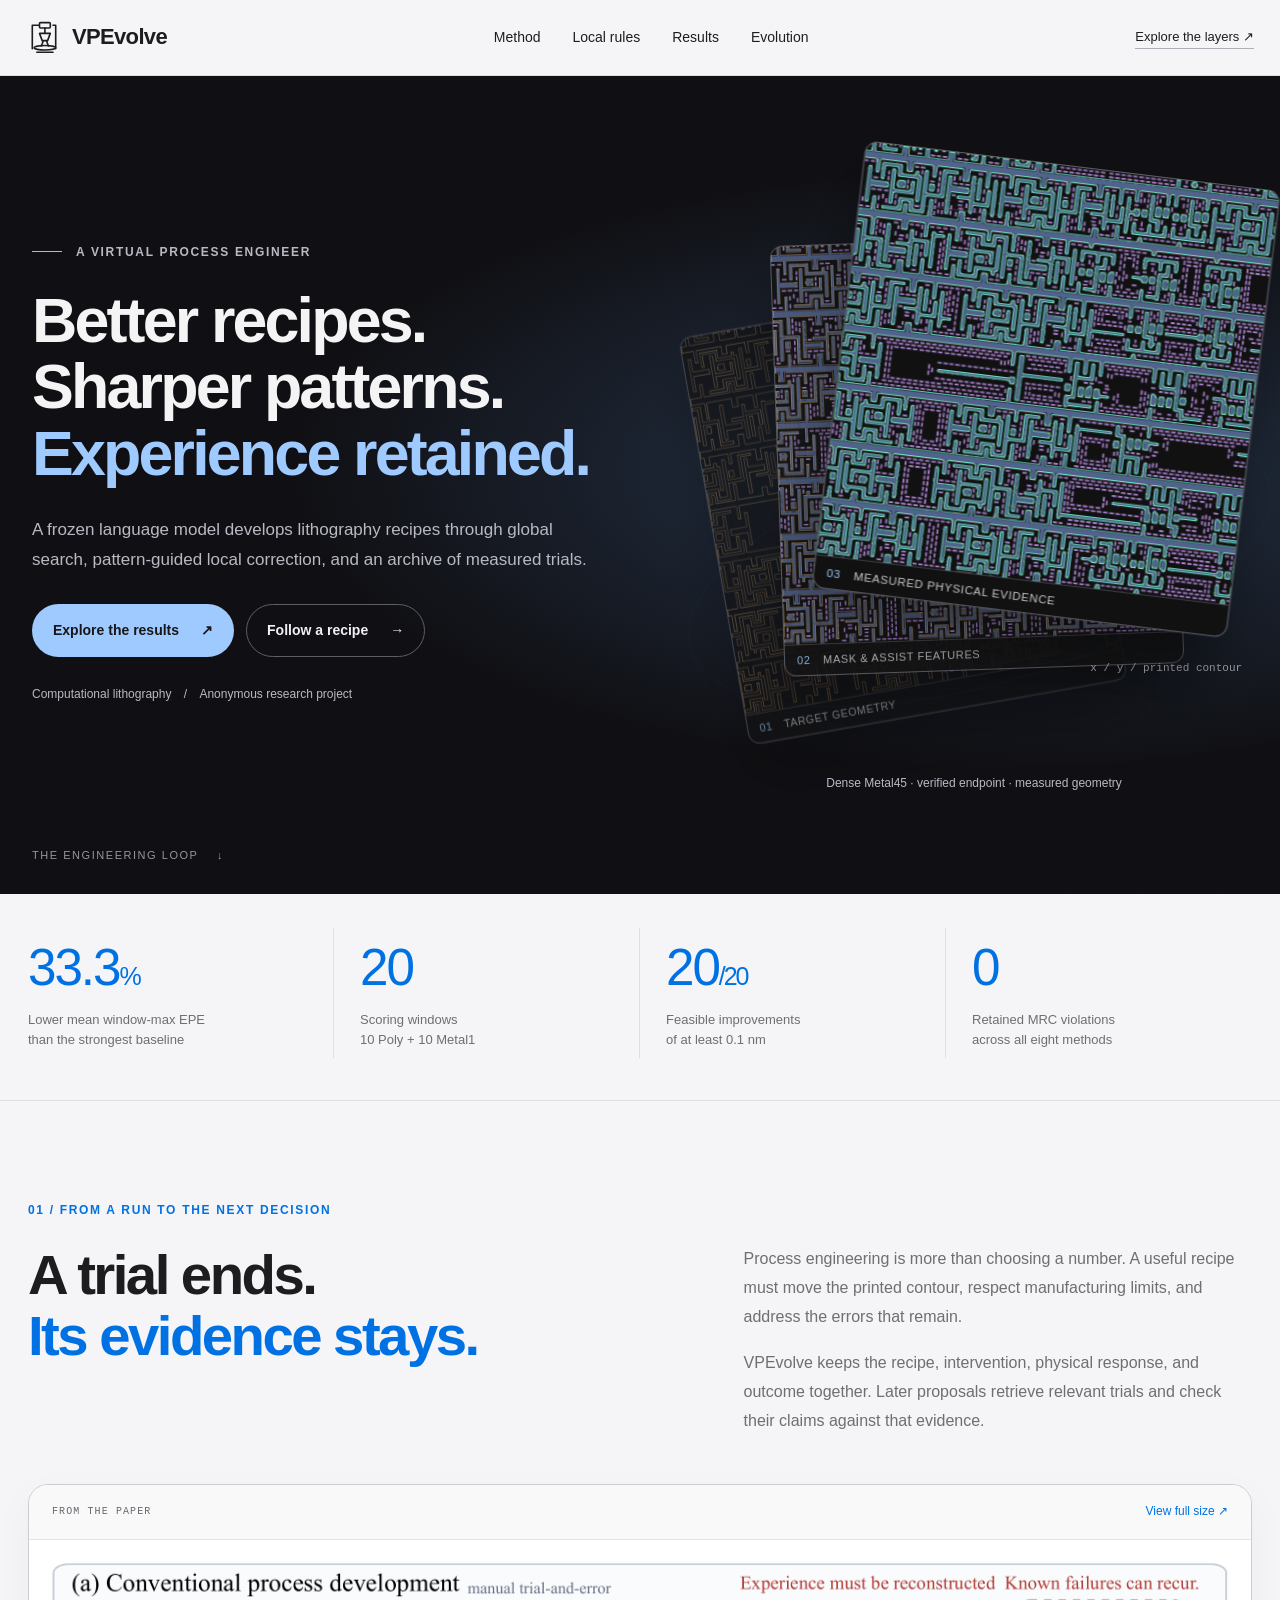
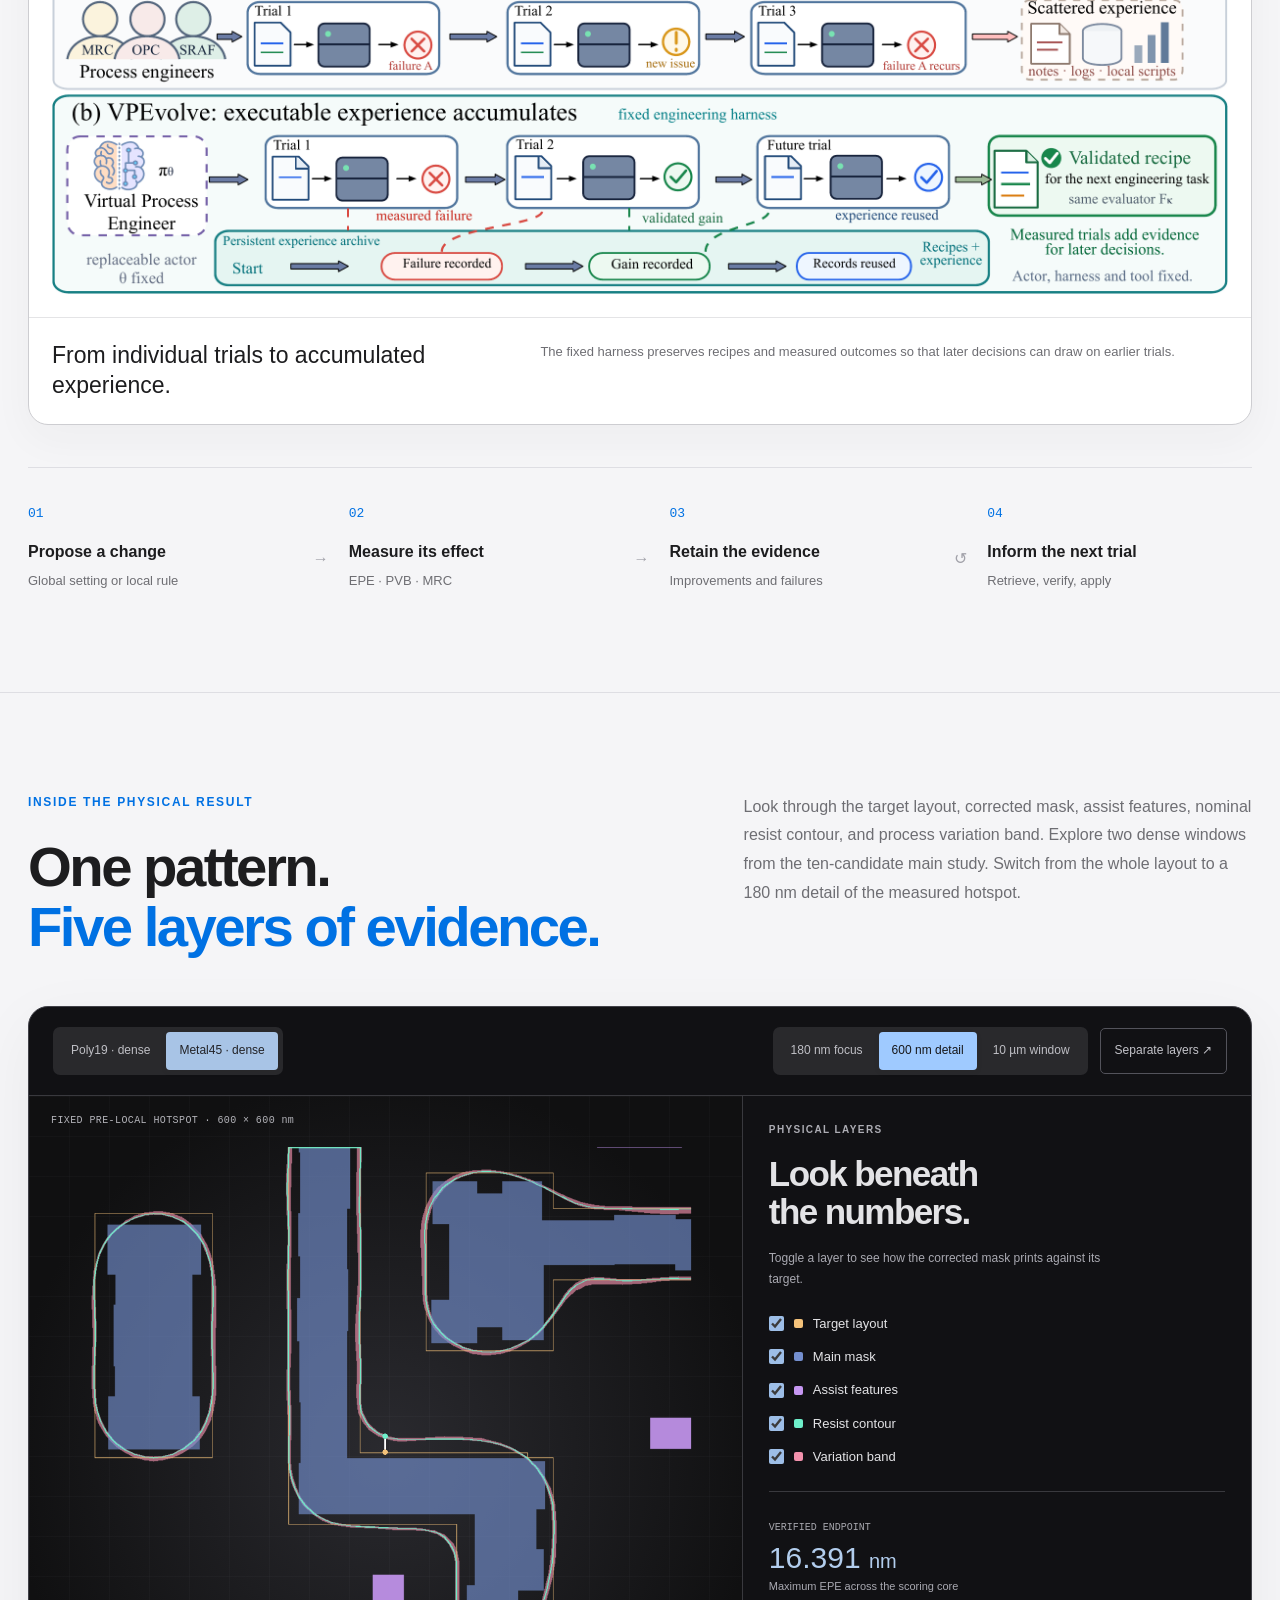
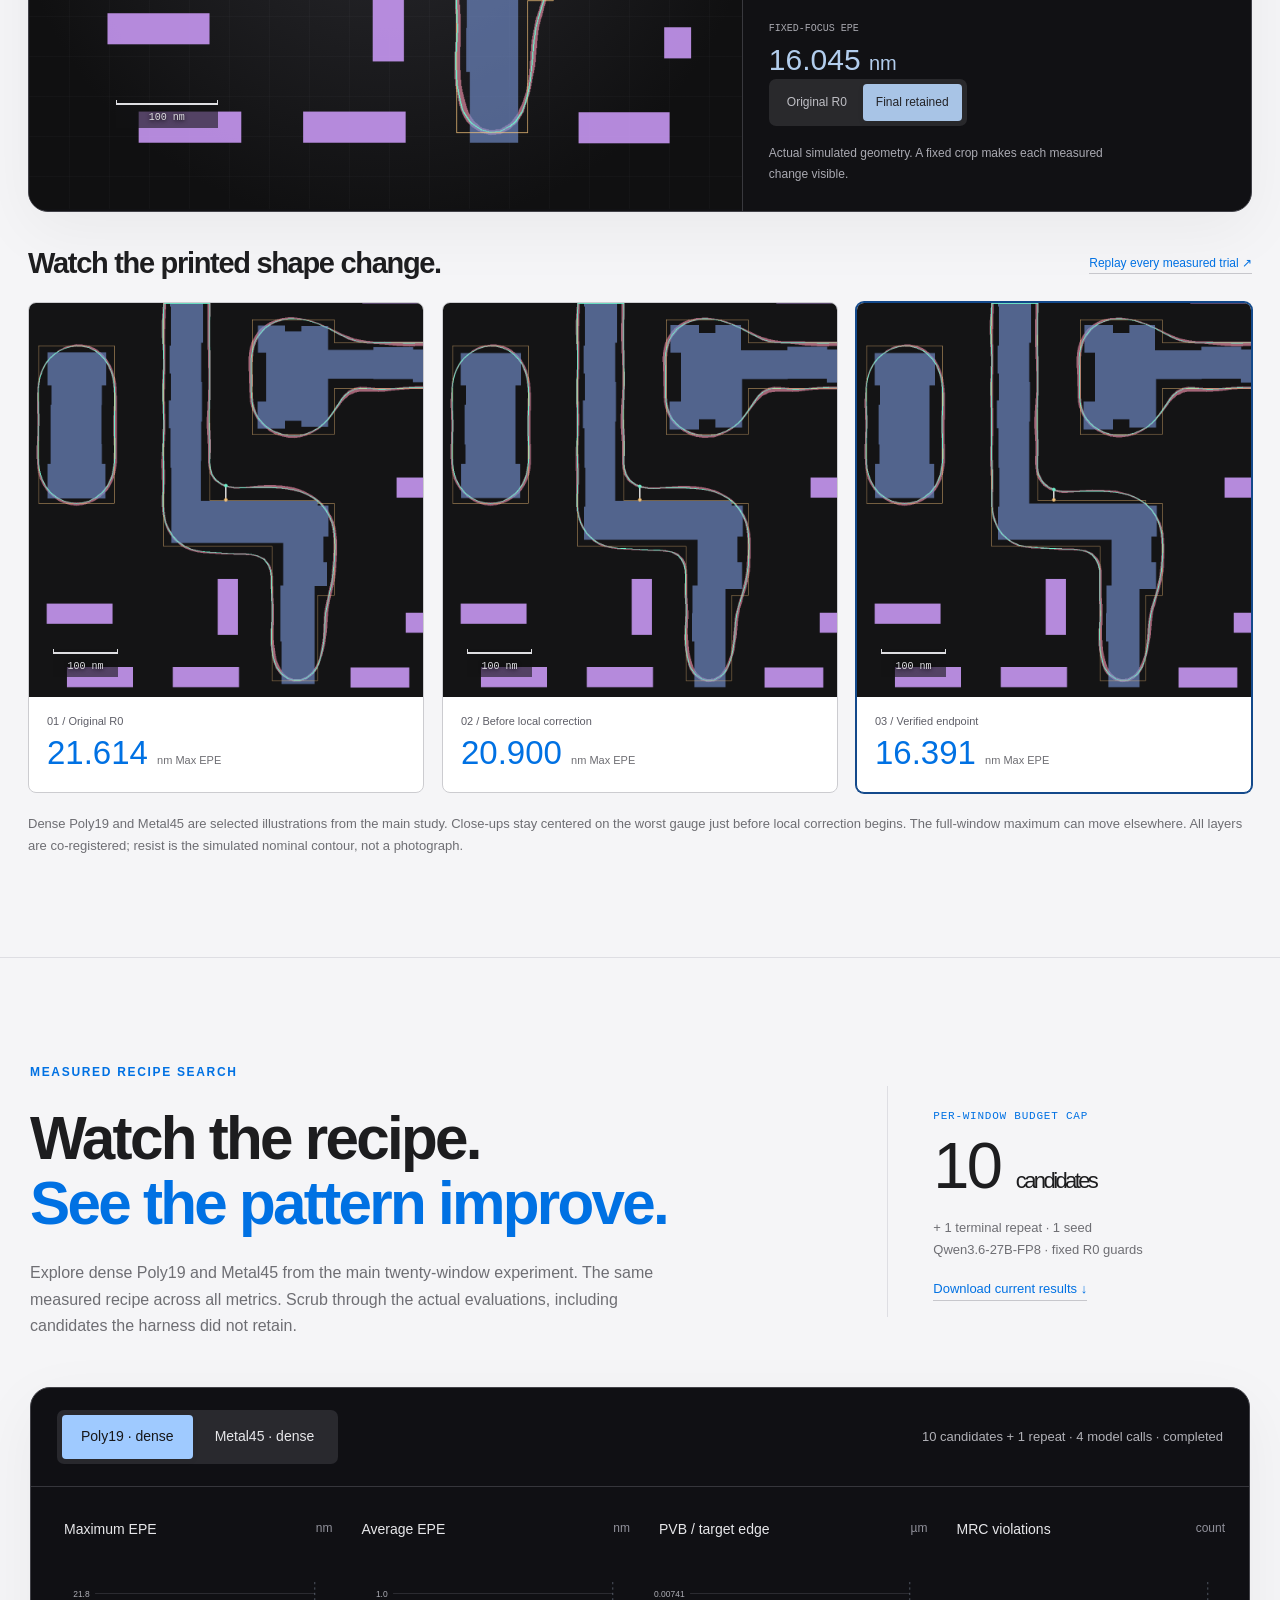
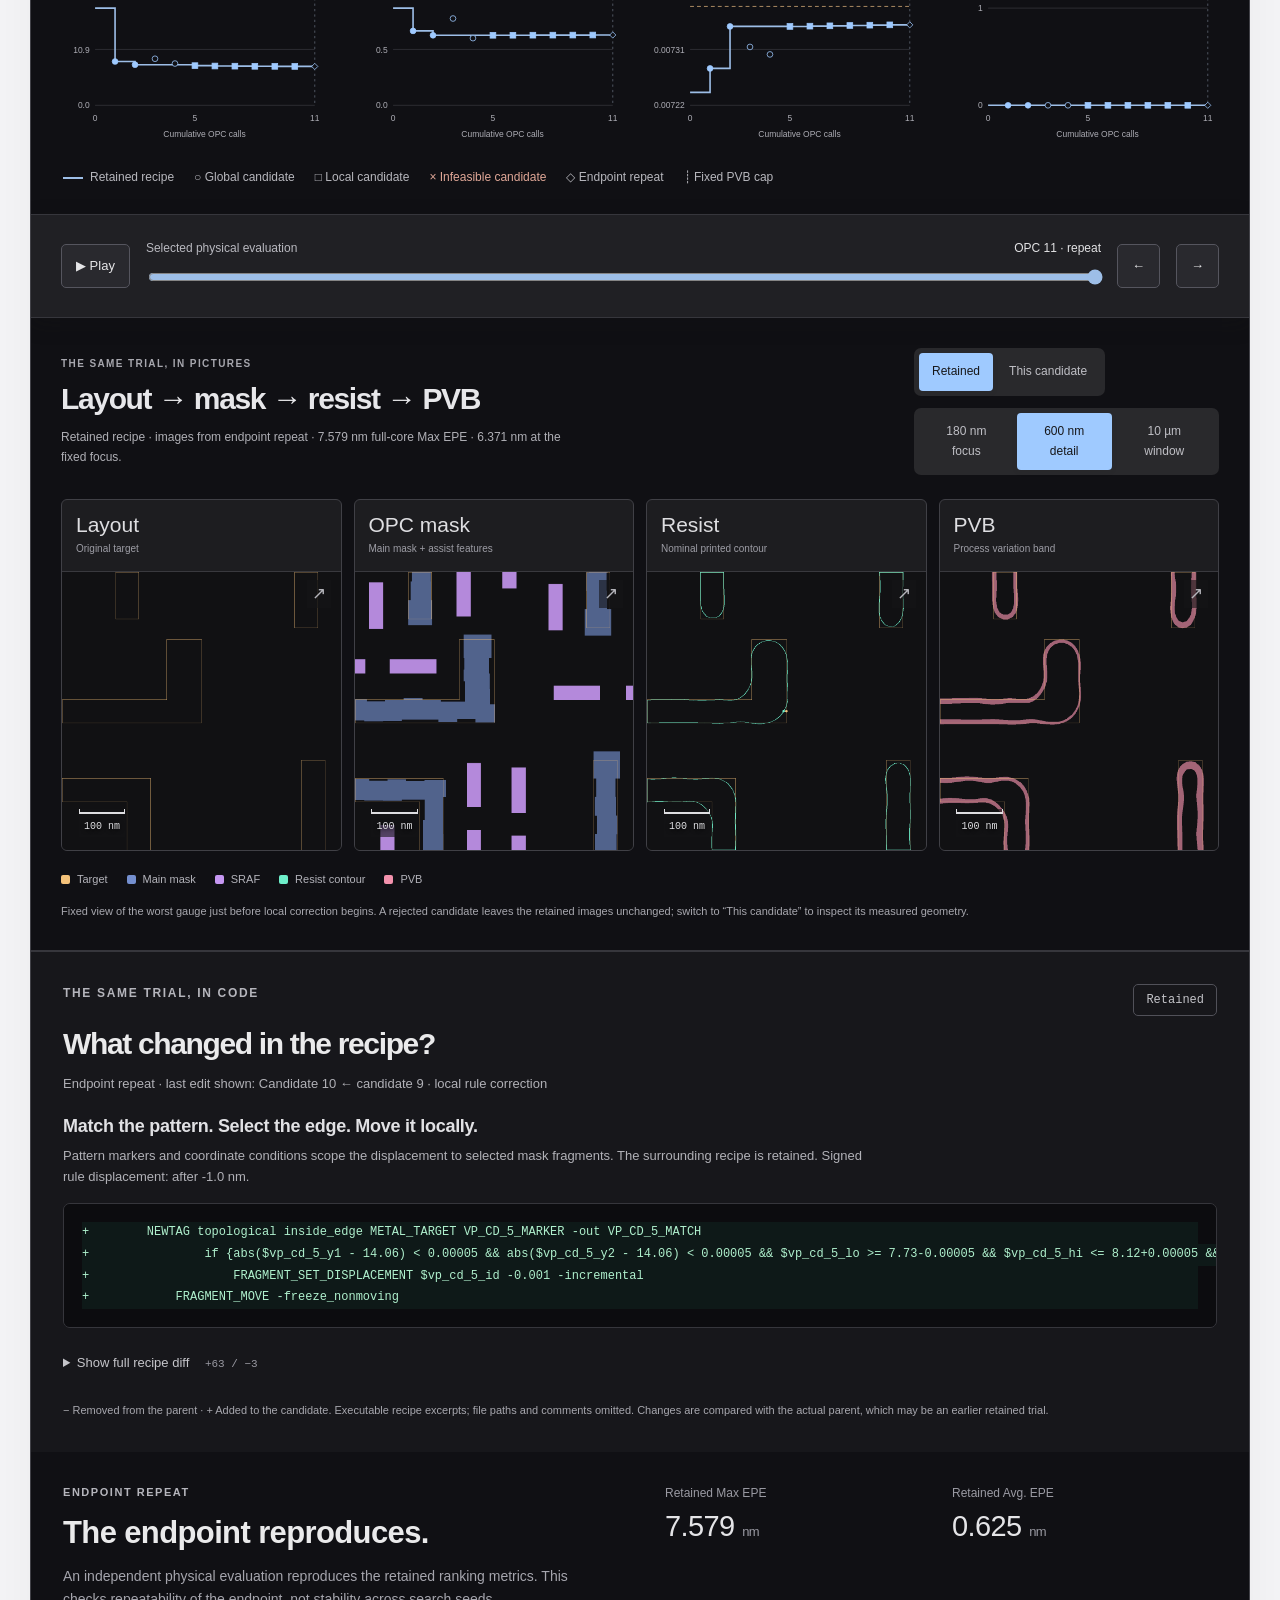
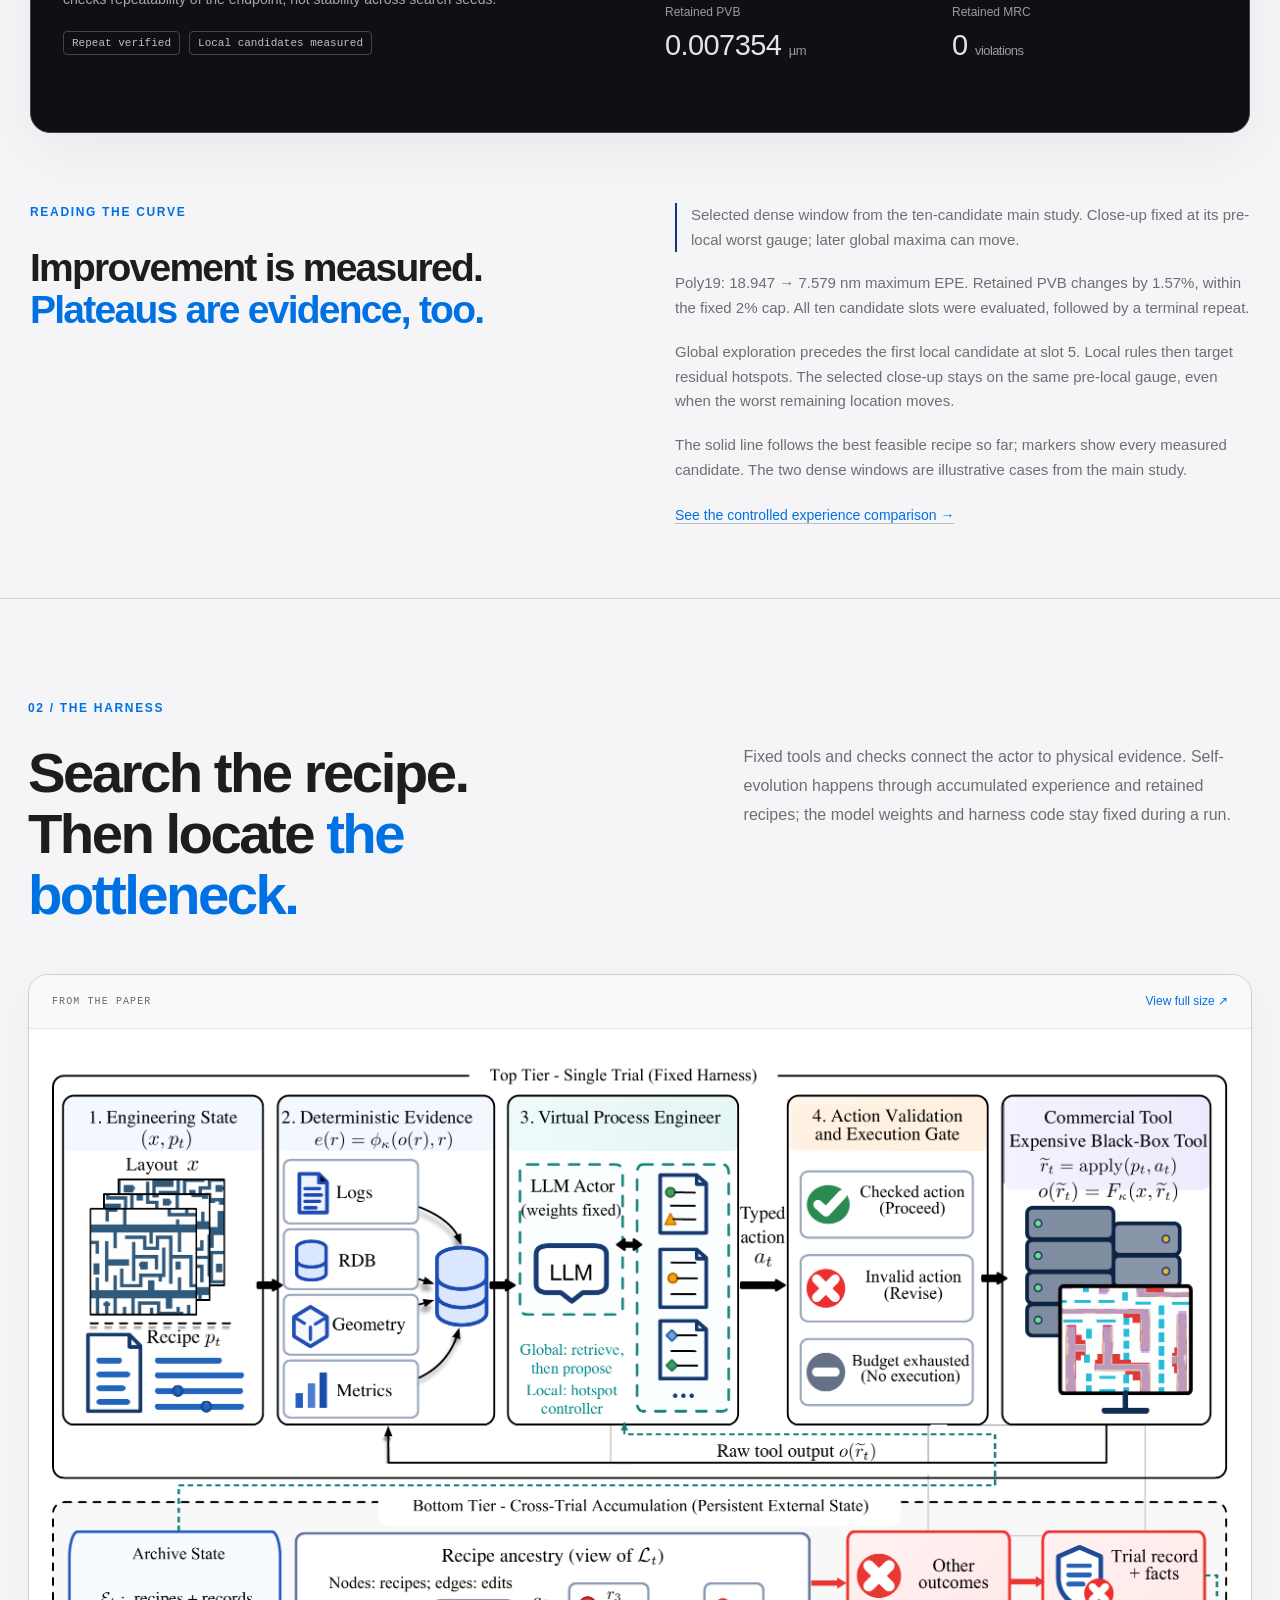
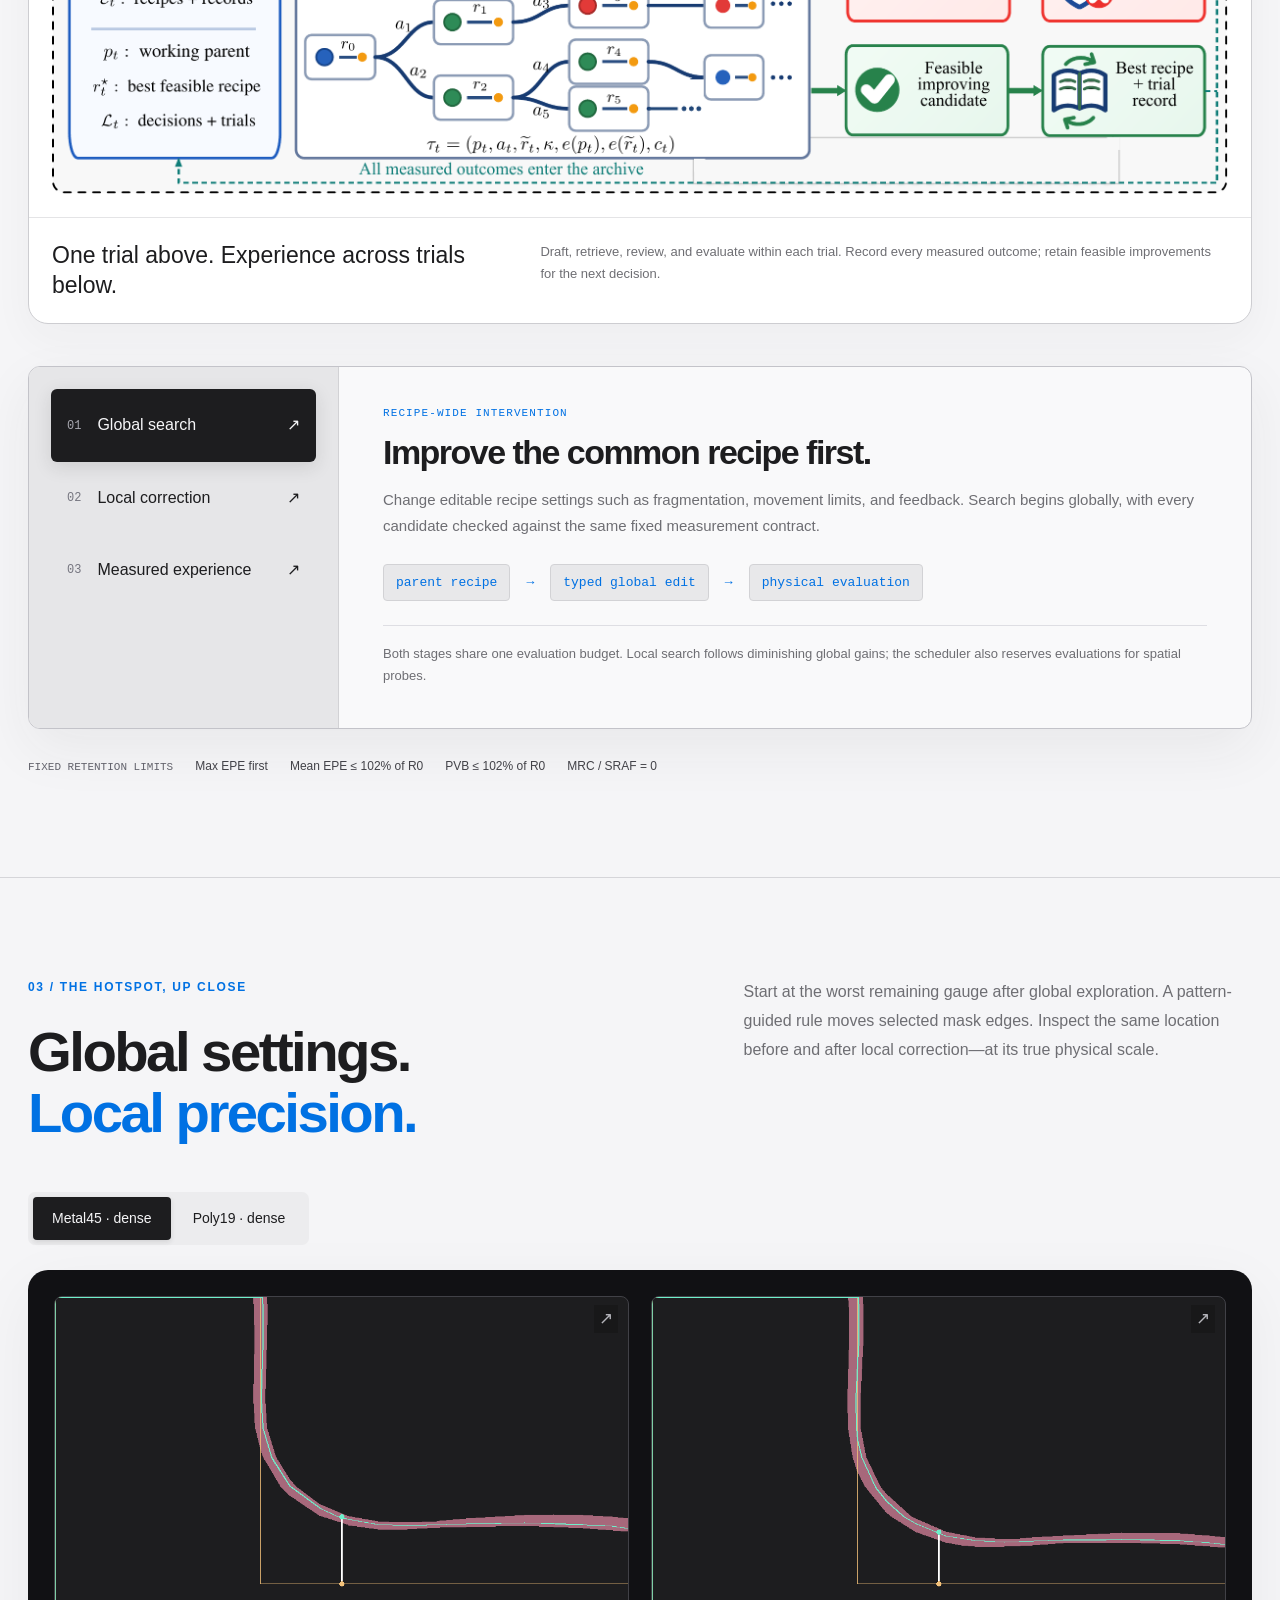
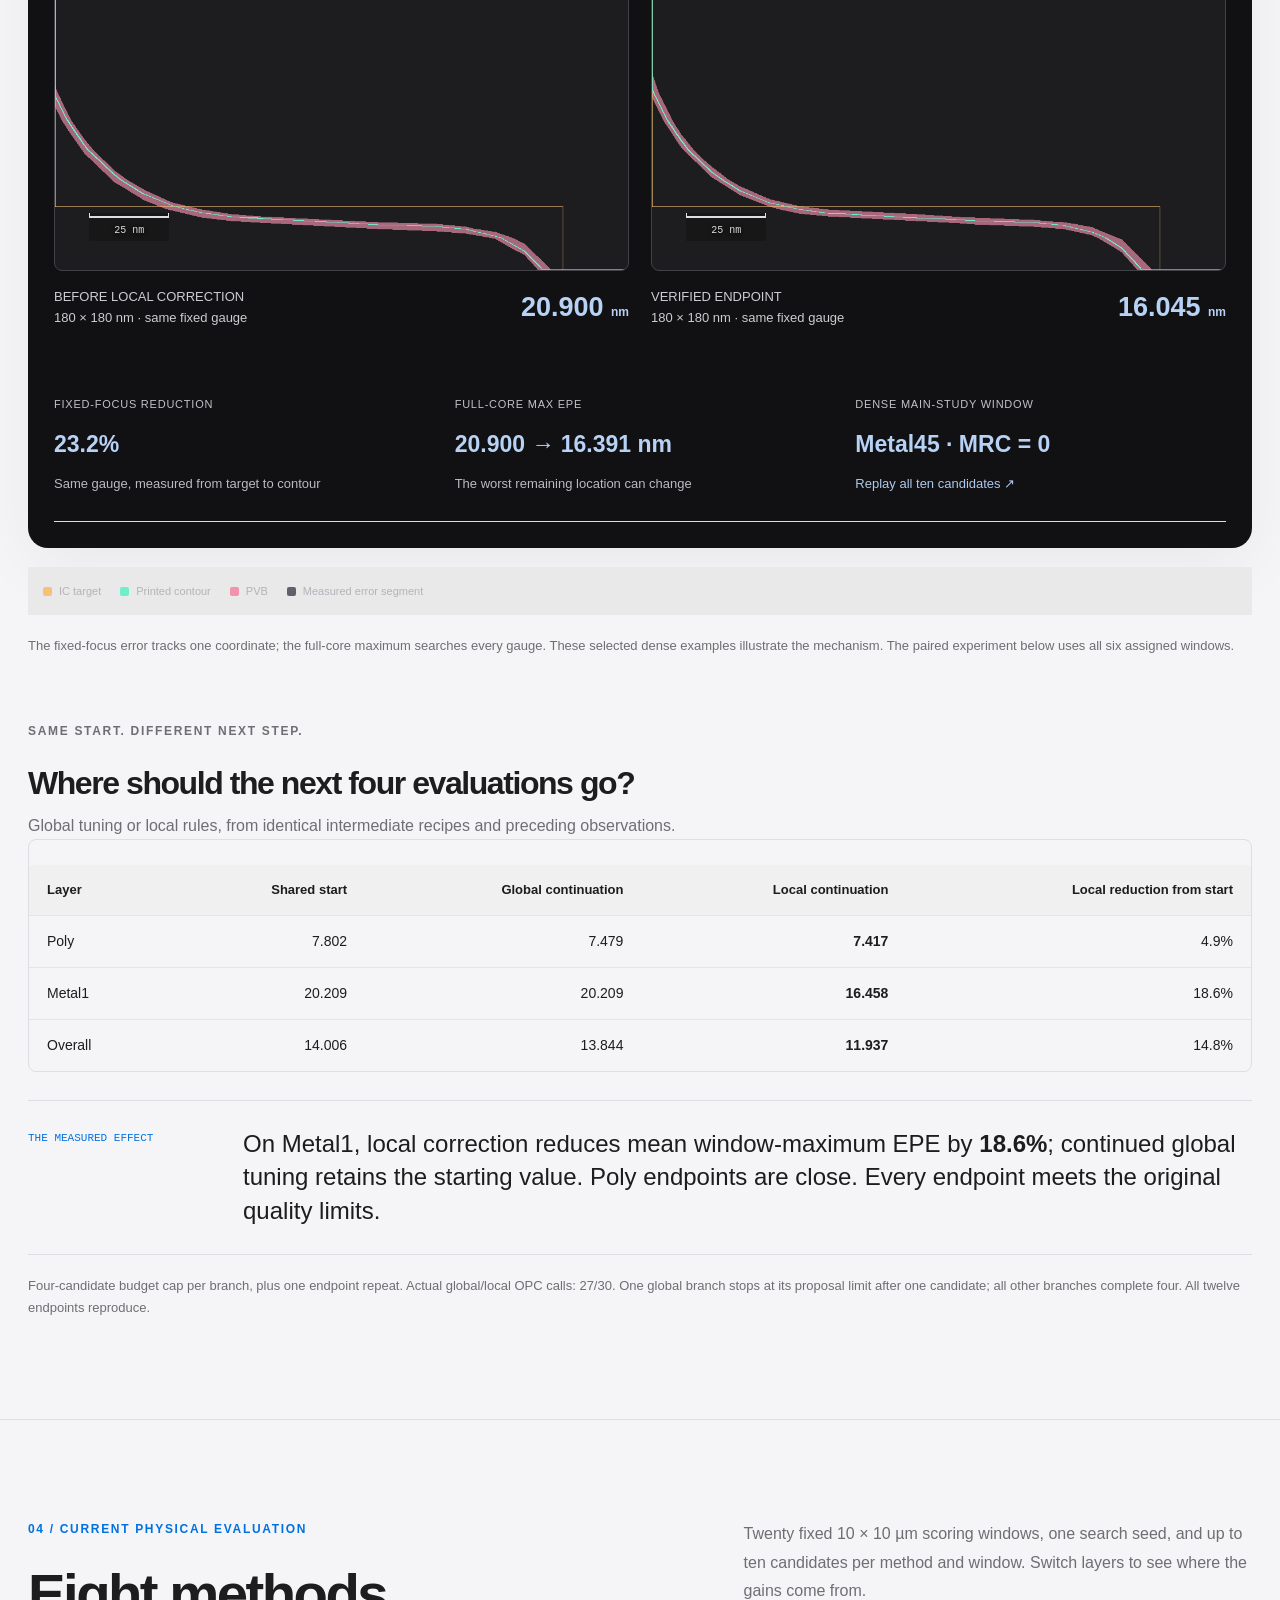
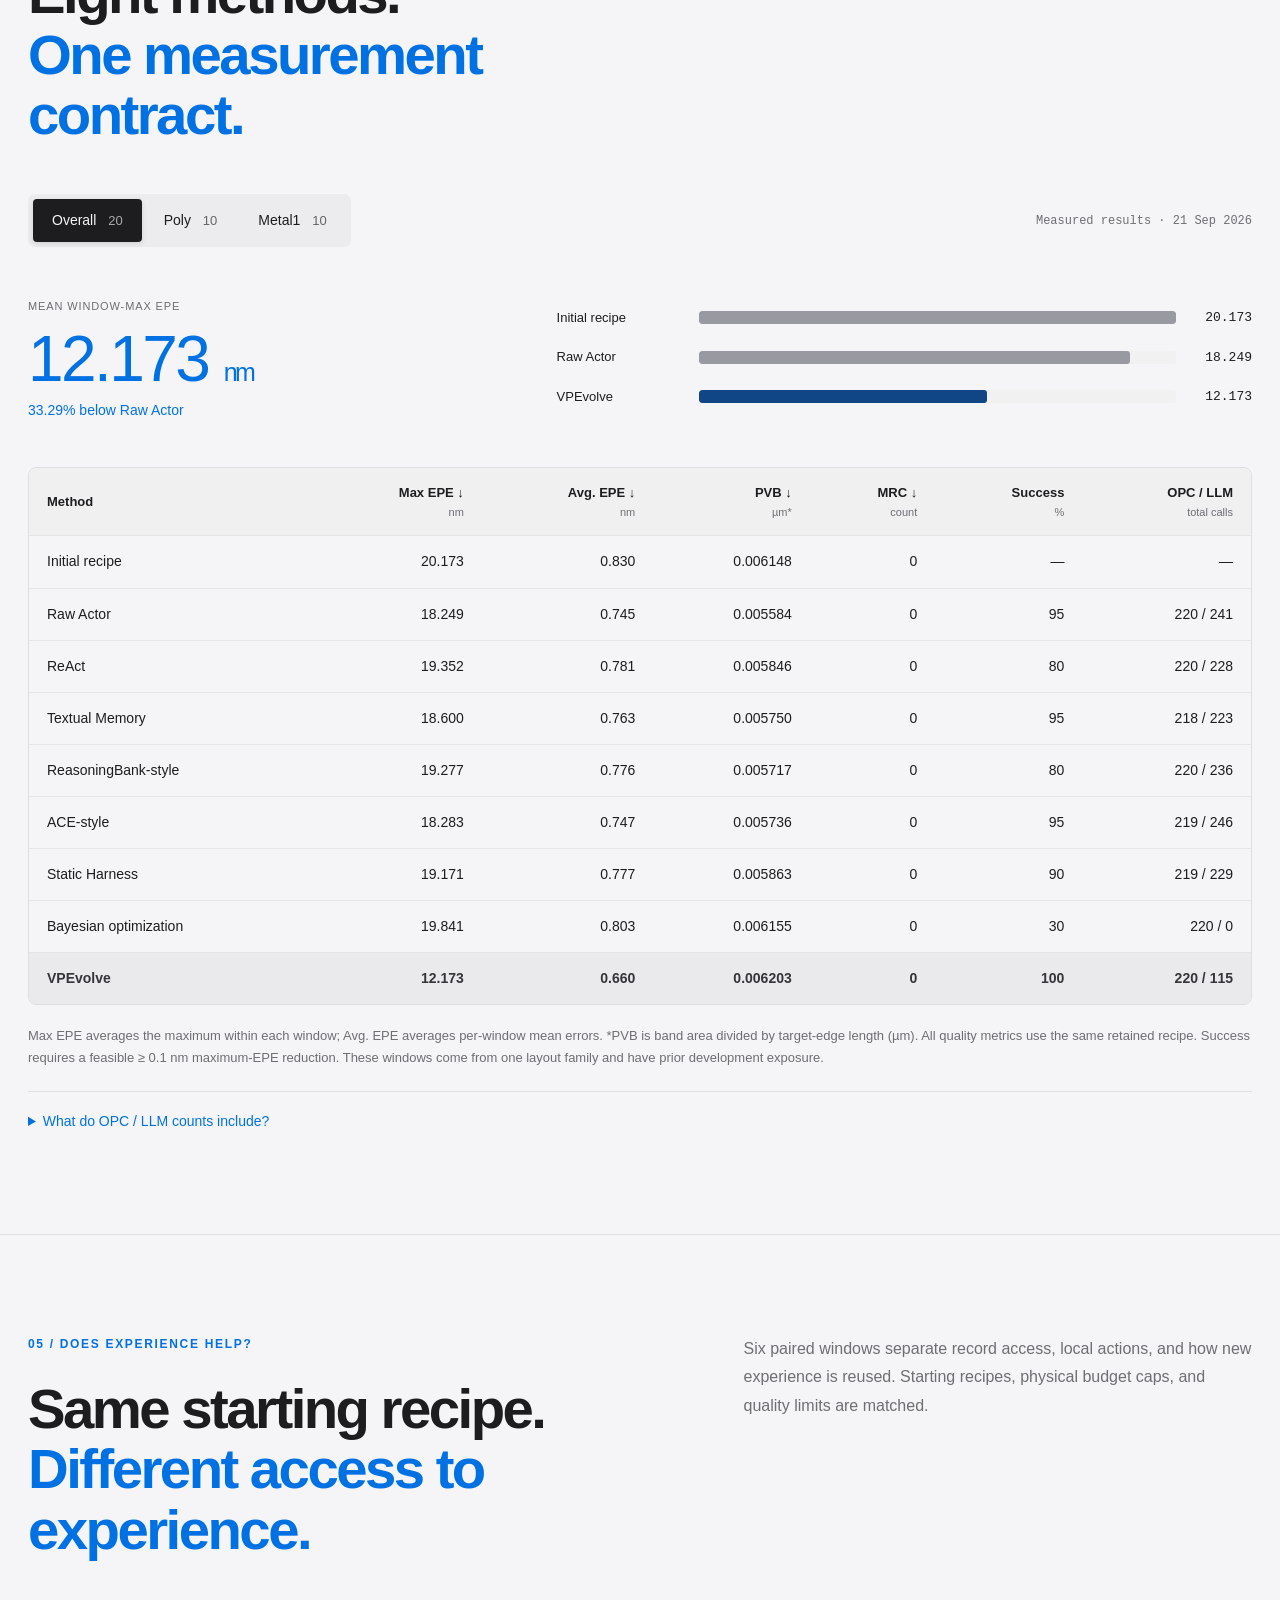
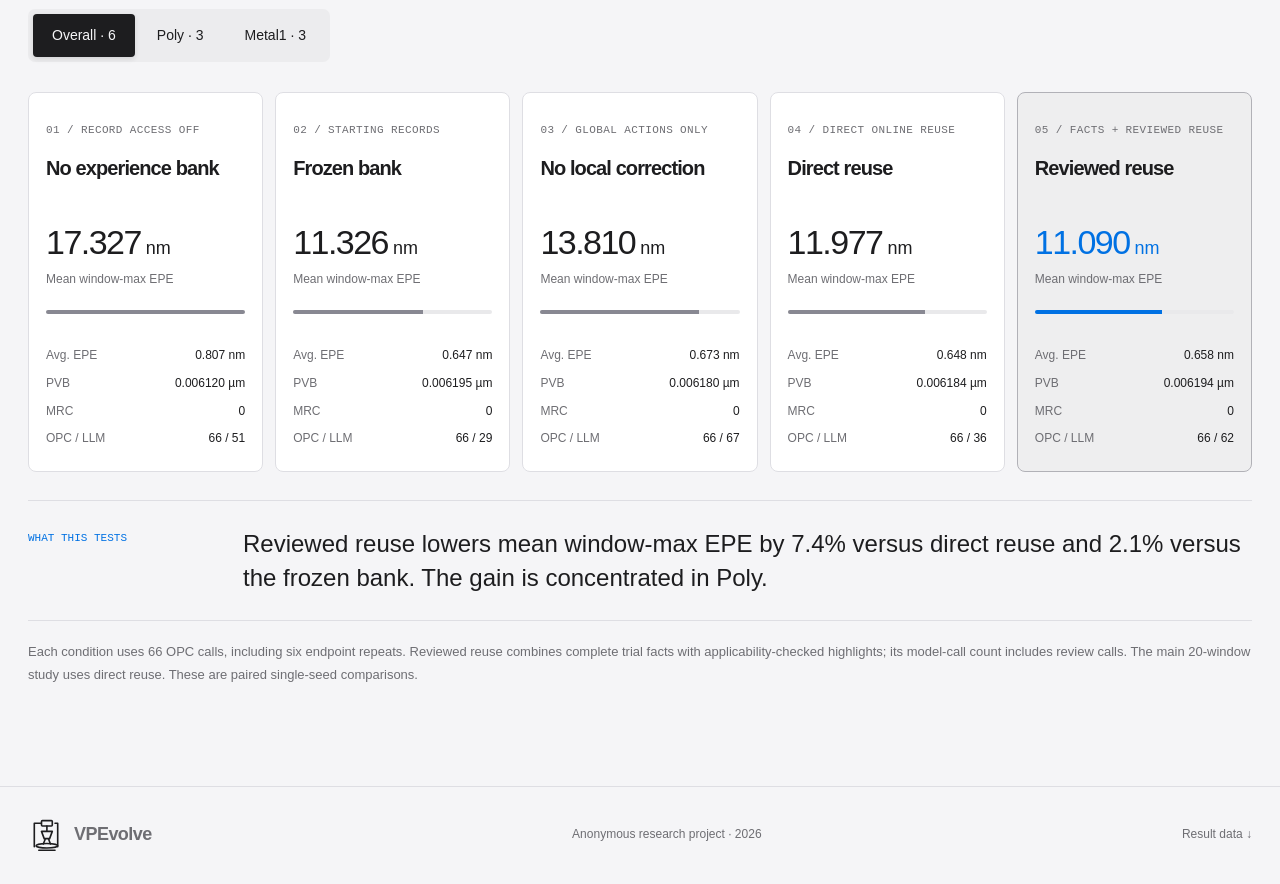
==== commit 7a943854: "Publish current results with integrated recipe replay and silver-blue design" ====
--- a/evolution/index.html
+++ b/evolution/index.html
@@ -1,6 +1 @@
-<!doctype html><html lang="en"><head><meta charset="utf-8"><meta name="viewport" content="width=device-width,initial-scale=1"><title>Measured recipe trajectories · VPEvolve</title><meta name="description" content="Explore current Poly and Metal recipe trajectories: every measured candidate, retained recipe, quality constraint and early stop."><meta name="theme-color" content="#081c23"><link rel="icon" href="../favicon.svg"><link rel="stylesheet" href="../styles.css?v=20260917"><link rel="stylesheet" href="current.css?v=20260917-cleanup"><link rel="stylesheet" href="../geometry.css?v=20260917-cleanup"><script src="../geometry.js?v=20260917-cleanup" defer></script><script src="current.js?v=20260917-cleanup" defer></script></head><body>
-<header class="site-header"><a class="wordmark" href="../"><span>VP</span>VPEvolve</a><nav aria-label="Replay navigation"><a href="../#results">Main results</a><a href="../#evidence">Experience study</a></nav></header>
-<main class="trajectory-page"><section class="replay-hero"><div><p class="eyebrow">MEASURED RECIPE SEARCH</p><h1>Follow the trial.<br><em>Keep the whole story.</em></h1><p>Explore Poly02, Metal29, and the selected Metal27 example. The same measured recipe across all metrics. Scrub through the actual evaluations, including candidates the harness did not retain.</p></div><div class="replay-protocol"><span>PER-WINDOW BUDGET CAP</span><strong>24 <small>candidates</small></strong><p>+ 1 terminal repeat · 1 seed<br>Qwen3.6-27B-FP8 · fixed R0 guards</p><a href="../assets/current/results.json" download>Download current results ↓</a></div></section>
-<section class="trace-workspace" aria-label="Interactive measured trajectory"><div class="trace-toolbar"><div class="segmented" aria-label="Choose trajectory"><button class="active" data-case="poly" aria-pressed="true">Poly02</button><button data-case="metal1" aria-pressed="false">Metal27</button><button data-case="metal29" aria-pressed="false">Metal29</button></div><p id="trace-summary" role="status">Loading measured trajectories…</p></div><div class="trace-graphs" id="trace-graphs"></div><div class="trace-legend"><span><i class="line-key"></i> Retained recipe</span><span>○ Global candidate</span><span>□ Local candidate</span><span class="rejected-key">× Infeasible candidate</span><span>◇ Endpoint repeat</span><span>┊ Fixed PVB cap</span></div><div class="scrubber"><button id="play" type="button" aria-label="Play measured trials">▶ Play</button><div><label for="trial">Selected physical evaluation <b id="trial-label">R0</b></label><input id="trial" type="range" min="0" max="0" value="0" step="1" disabled></div><button id="previous" aria-label="Previous evaluation">←</button><button id="next" aria-label="Next evaluation">→</button></div><section class="iteration-geometry" aria-label="Geometry at the selected evaluation"><div class="iteration-geometry-heading"><div><p class="eyebrow">THE SAME TRIAL, IN PICTURES</p><h2>Layout → mask → resist → PVB</h2><p id="image-state" aria-live="polite">Loading the measured geometry…</p></div><div class="geometry-tools"><div class="segmented"><button class="active" data-image-mode="retained" aria-pressed="true">Retained</button><button data-image-mode="candidate" aria-pressed="false">This candidate</button></div><div class="segmented"><button class="active" data-image-view="zoom" aria-pressed="true">600 nm detail</button><button data-image-view="core" aria-pressed="false">10 µm window</button></div></div></div><div class="iteration-images" id="iteration-images"></div><div class="image-legend"><span style="--key:#f4c27a">Target</span><span style="--key:#748fcf">Main mask</span><span style="--key:#c697f2">SRAF</span><span style="--key:#6eefca">Resist contour</span><span style="--key:#f392ad">PVB</span></div><p class="geometry-footnote">Fixed view of the original R0 hotspot. A rejected candidate leaves the retained images unchanged; switch to “This candidate” to inspect its measured geometry.</p></section><div class="trial-detail" aria-live="polite"><div><p class="eyebrow" id="event-type">INITIAL RECIPE</p><h2 id="event-title">Before the first trial.</h2><p id="event-body">Waiting for the recorded measurements.</p><div class="event-tags" id="event-tags"></div></div><dl class="selected-metrics" id="selected-metrics"></dl></div></section>
-<section class="trace-reading"><div><p class="eyebrow">READING THE CURVE</p><h2>Improvement is measured.<br><em>Plateaus are evidence, too.</em></h2></div><div><p id="case-selection" class="selection-note"></p><p id="stop-explanation"></p><p id="stage-explanation"></p><p>The retained maximum is monotone because the selection rule keeps the best feasible recipe. A decreasing retained curve is not independent proof of stable learning. These are single-seed, development-exposed cases.</p><a href="../#evidence">See the controlled experience comparison →</a></div></section>
-</main><footer><a href="../">← Project overview</a><p>Current evidence · 17 Sep 2026</p><a href="../assets/current/results.json" download>Result data ↓</a></footer></body></html>
+<!doctype html><html lang="en"><meta charset="utf-8"><meta name="viewport" content="width=device-width,initial-scale=1"><title>Recipe evolution · VPEvolve</title><script>location.replace('../'+location.search+'#evolution');</script><p><a href="../#evolution">View recipe evolution on the project homepage →</a></p></html>
